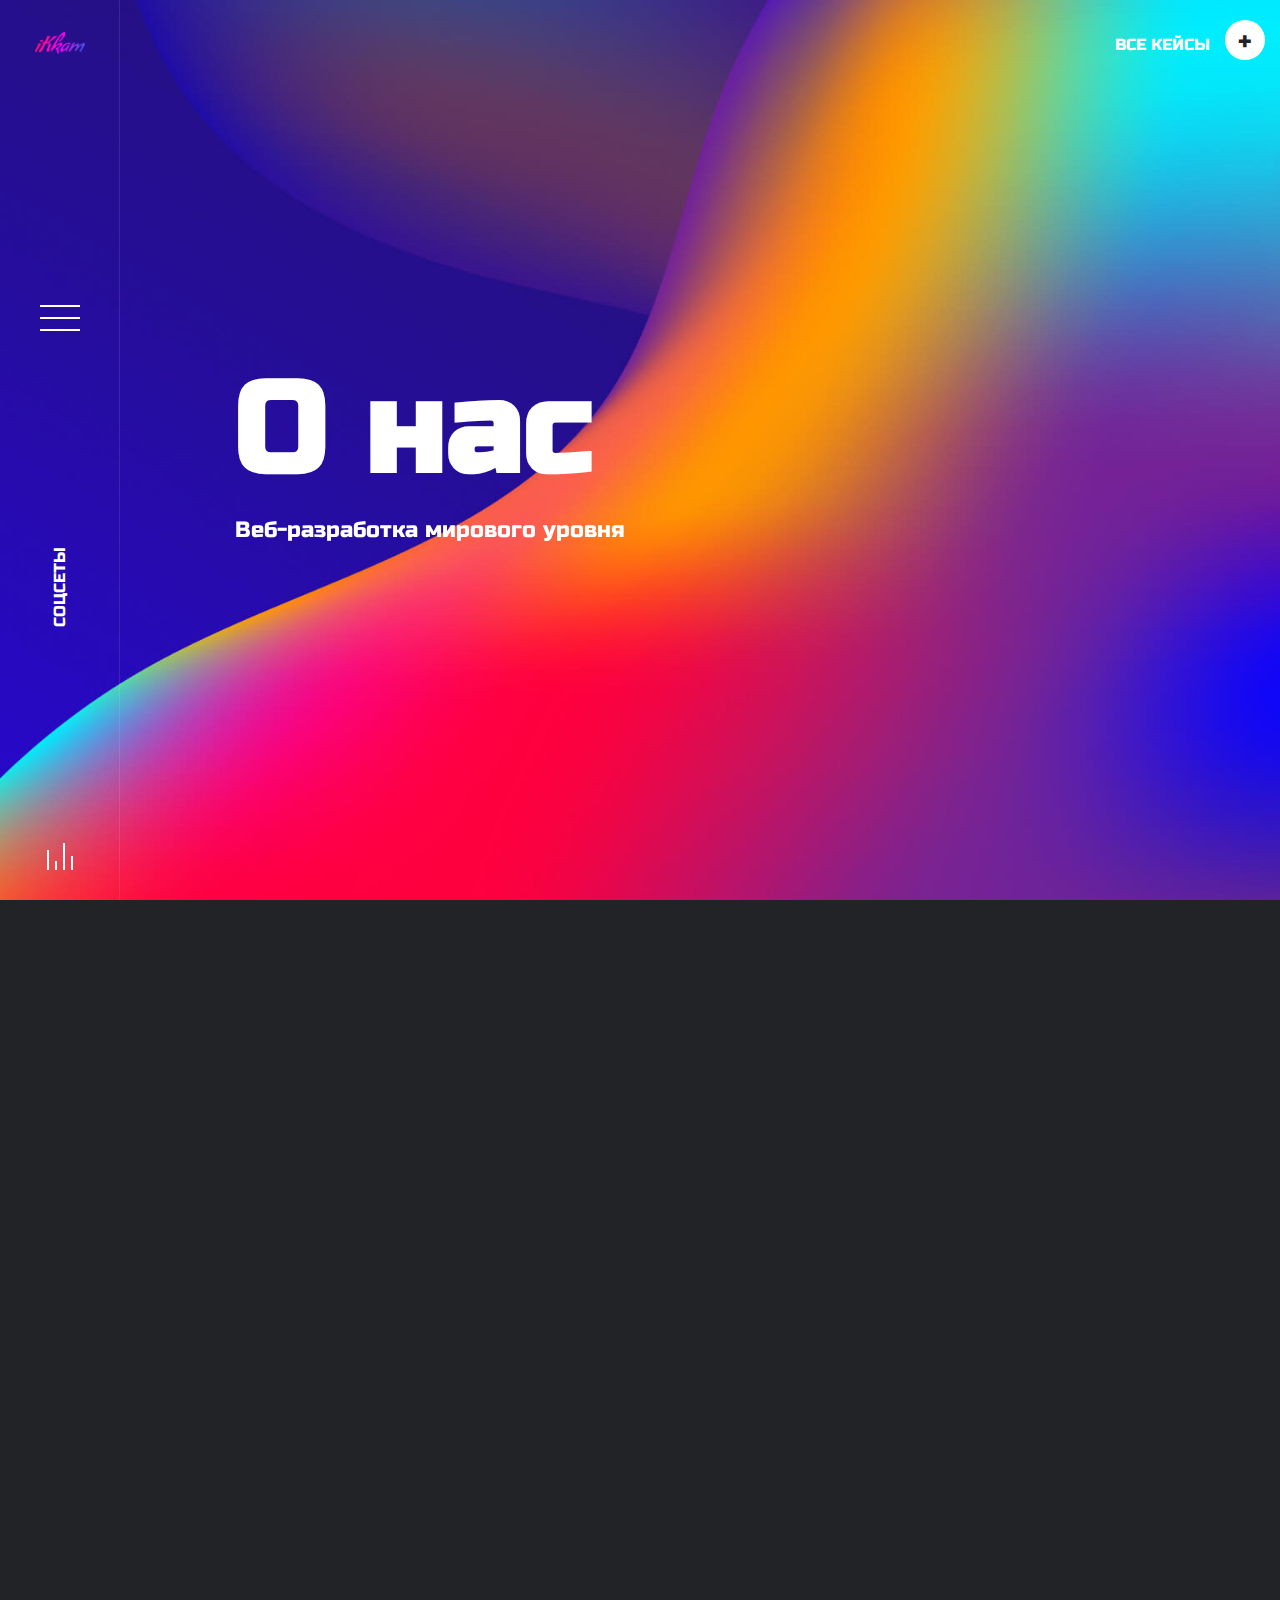
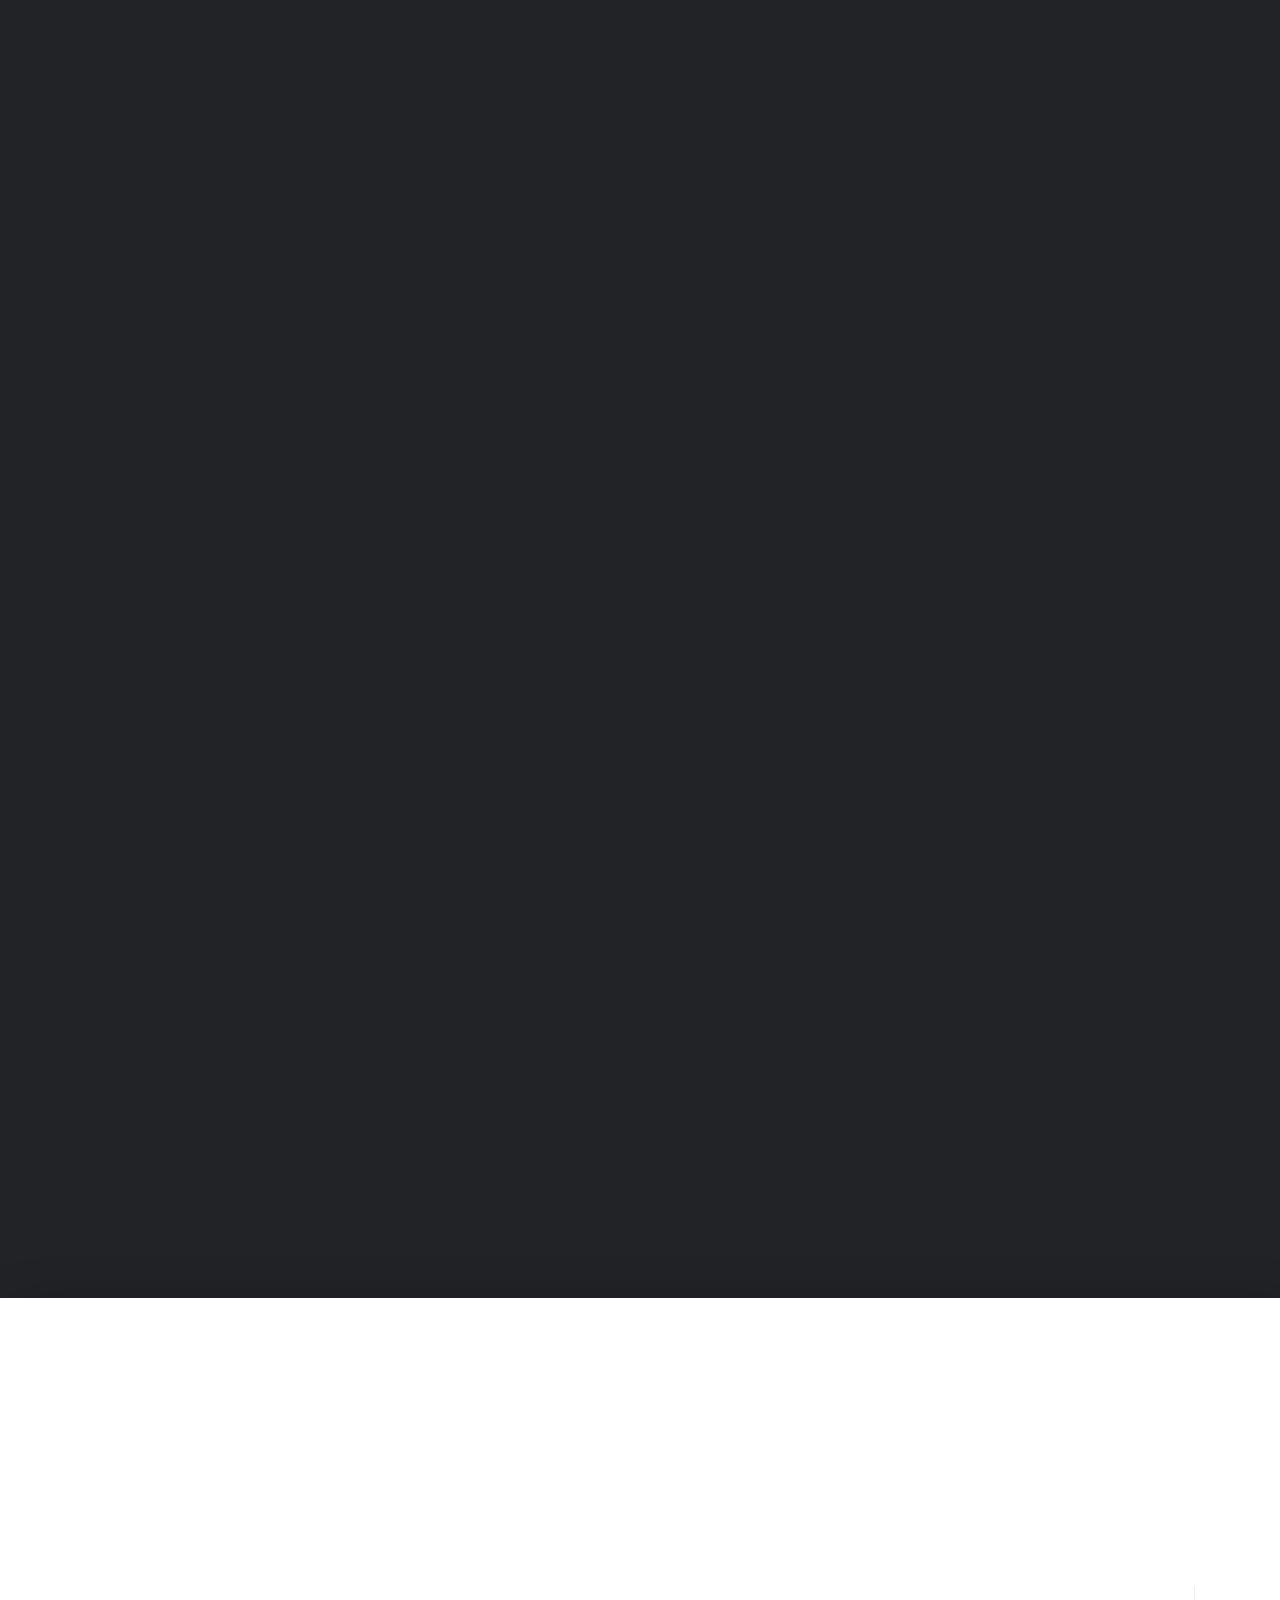
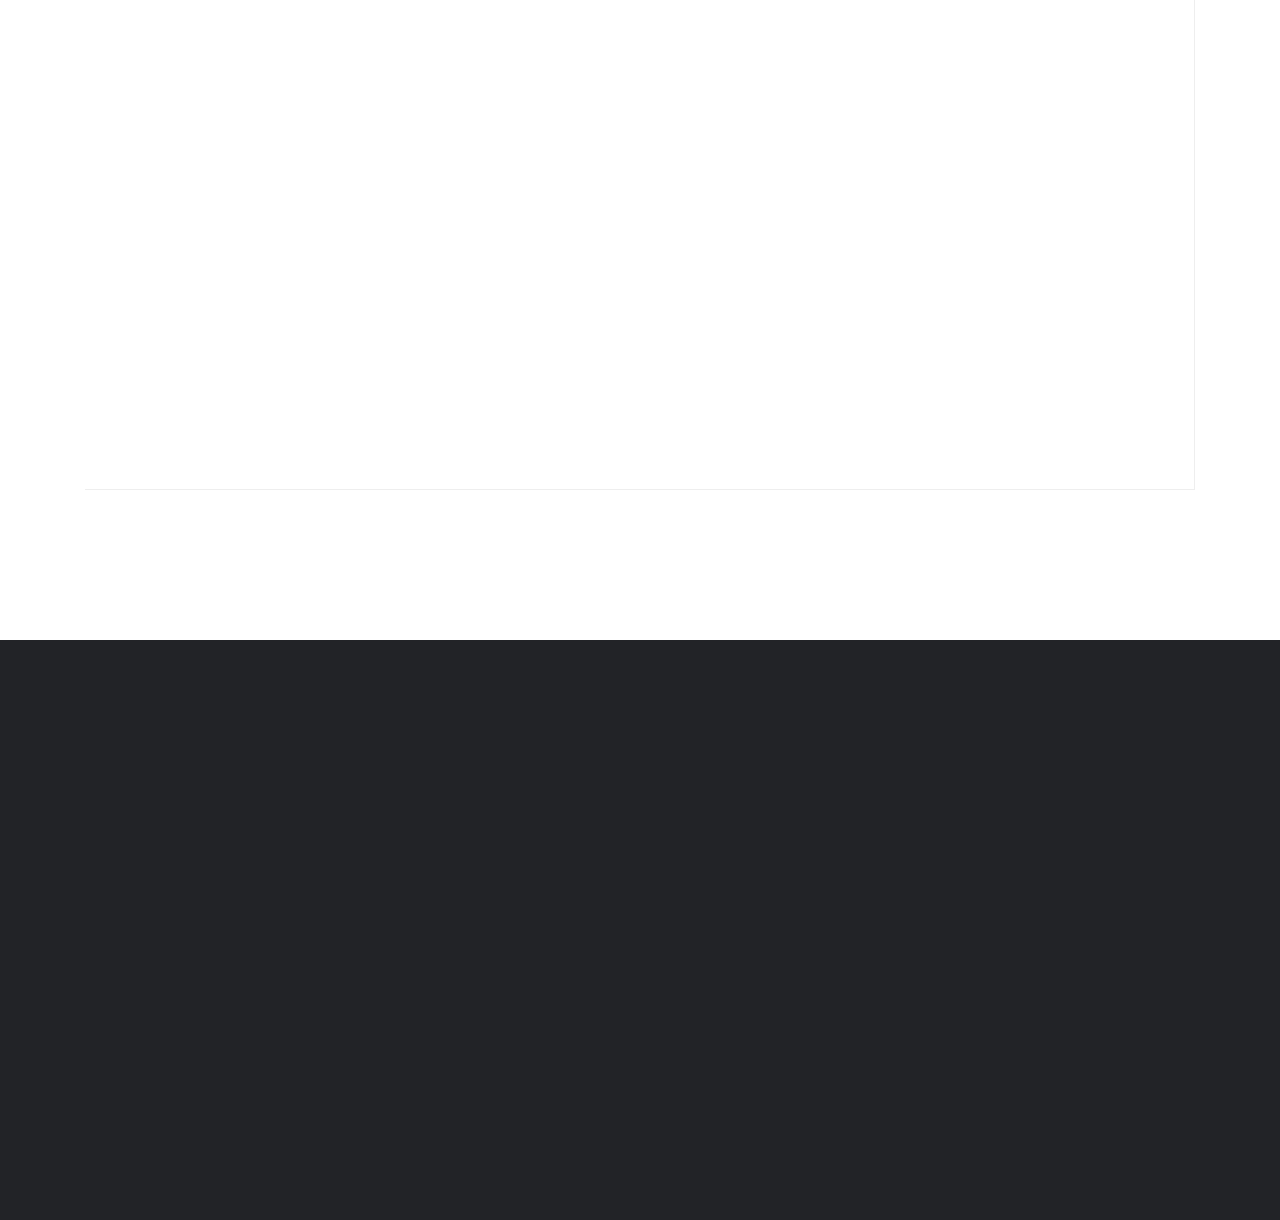
==== about.html @ 137d4e7b "initial commit" ====
<!doctype html>
<html lang="en">
<head>
    <meta charset="utf-8">
    <meta name="viewport" content="width=device-width, initial-scale=1, shrink-to-fit=no">
    <meta name="format-detection" content="telephone=no">
    <meta name="theme-color" content="#75dab4" />
    <title>Tourog | Creative Agensy for Digital Age</title>
    <meta name="author" content="Themezinho">
    <meta name="description" content="Tourog | Creative Agensy for Digital Age">
    <meta name="keywords" content="creative, works, showcase, portfolio, highlight, projects, modern, tourog, digital, studio, css, animation, transition, freelancers">

    <!-- SOCIAL MEDIA META -->
    <meta property="og:description" content="Tourog | Creative Agensy for Digital Age">
    <meta property="og:image" content="http://www.themezinho.net/tourog/preview.png">
    <meta property="og:site_name" content="tourog">
    <meta property="og:title" content="tourog">
    <meta property="og:type" content="website">
    <meta property="og:url" content="http://www.themezinho.net/tourog">

    <!-- TWITTER META -->
    <meta name="twitter:card" content="summary">
    <meta name="twitter:site" content="@tourog">
    <meta name="twitter:creator" content="@tourog">
    <meta name="twitter:title" content="tourog">
    <meta name="twitter:description" content="Tourog | Creative Agensy for Digital Age">
    <meta name="twitter:image" content="http://www.themezinho.net/tourog/preview.png">

    <!-- FAVICON FILES -->
    <link href="ico/apple-touch-icon-144-precomposed.png" rel="apple-touch-icon" sizes="144x144">
    <link href="ico/apple-touch-icon-114-precomposed.png" rel="apple-touch-icon" sizes="114x114">
    <link href="ico/apple-touch-icon-72-precomposed.png" rel="apple-touch-icon" sizes="72x72">
    <link href="ico/apple-touch-icon-57-precomposed.png" rel="apple-touch-icon">
    <link href="ico/favicon.png" rel="shortcut icon">

    <!-- CSS FILES -->
    <link rel="stylesheet" href="css/fontawesome.min.css">
    <link rel="stylesheet" href="css/fancybox.min.css">
    <link rel="stylesheet" href="css/hamburger.min.css">
    <link rel="stylesheet" href="css/odometer.min.css">
    <link rel="stylesheet" href="css/swiper.min.css">
    <link rel="stylesheet" href="css/bootstrap.min.css">
    <link rel="stylesheet" href="scss/style.css">
</head>
<body>
    <div class="preloader">
        <div class="layer"></div>
        <!-- end layer -->
        <div class="inner">
            <figure> <img src="images/preloader.gif" alt="Image"> </figure>
            <span>Загрузка</span>
        </div>
        <!-- end inner -->
    </div>
    <!-- end preloader -->
    <div class="page-transition">
        <div class="layer"></div>
        <!-- end layer -->
    </div>
    <!-- end page-transition -->
    <nav class="site-navigation">
        <div class="layer"></div>
        <!-- end layer -->
        <div class="inner">
            <ul data-splitting>
                <li><a href="index.html">Digital Agency</a></li>
                <li><a href="services.html">Услуги</a> </li>
                <li><a href="about.html">О нас</a> </li>
                <li><a href="showcases.html">Портфолио</a> </li>
                <li><a href="contact.html">Контакты</a> </li>
            </ul>
        </div>
        <!-- end inner -->
    </nav>
    <!-- end site-navigation -->
    <div class="social-media">
        <div class="layer"> </div>
        <!-- end layer -->
        <div class="inner">
            <h5>Следить за нами</h5>
            <ul>
                <li><a href="#"><i class="fab fa-facebook-f"></i></a></li>
                <li><a href="#"><i class="fab fa-twitter"></i></a></li>
                <li><a href="#"><i class="fab fa-linkedin-in"></i></a></li>
                <li><a href="#"><i class="fab fa-google-plus-g"></i></a></li>
                <li><a href="#"><i class="fab fa-youtube"></i></a></li>
            </ul>
        </div>
    </div>
    <!-- end social-media -->
    <div class="all-cases">
        <div class="layer"> </div>
        <!-- end layer -->
        <div class="inner">
            <ul>
                <li><a href="#">Darkness</a></li>
                <li><a href="#">Goddes</a></li>
                <li><a href="#">Employee</a></li>
                <li><a href="#">Berry</a></li>
                <li><a href="#">Roosters</a></li>
                <li><a href="#">Primero</a></li>
            </ul>
        </div>
        <!-- end inner -->
    </div>
    <!-- end all-cases -->
    <main>
        <aside class="left-side">
            <div class="logo"> <a href="index.html"><img src="images/logo.png" alt="Image"></a> </div>
            <!-- end logo -->
            <div class="hamburger" id="hamburger">
                <div class="hamburger__line hamburger__line--01">
                    <div class="hamburger__line-in hamburger__line-in--01"></div>
                </div>
                <div class="hamburger__line hamburger__line--02">
                    <div class="hamburger__line-in hamburger__line-in--02"></div>
                </div>
                <div class="hamburger__line hamburger__line--03">
                    <div class="hamburger__line-in hamburger__line-in--03"></div>
                </div>
                <div class="hamburger__line hamburger__line--cross01">
                    <div class="hamburger__line-in hamburger__line-in--cross01"></div>
                </div>
                <div class="hamburger__line hamburger__line--cross02">
                    <div class="hamburger__line-in hamburger__line-in--cross02"></div>
                </div>
            </div>
            <!-- end hamburger -->
            <div class="follow-us"> СОЦСЕТЫ </div>
            <!-- end follow-us -->
            <div class="equalizer"> <span></span> <span></span> <span></span> <span></span> </div>
            <!-- end equalizer -->
        </aside>
        <!-- end left-side -->
        <div class="all-cases-link"> <span>ВСЕ КЕЙСЫ</span> <b>+</b> </div>
        <!-- end all-cases-link -->
        <header class="page-header">
            <div class="video-bg">
                <img src="images/bg-main.jpg" alt="">
            </div>
            <!-- end video-bg -->
            <div class="inner">
                <div class="container">
                    <h1>О нас</h1>
                    <p>Веб-разработка мирового уровня</p>
                </div>
                <!-- end container -->
            </div>
            <!-- end inner -->
        </header>
        <section class="icon-content-block pb-5 pt-5">

            <div class="container pb-5">
                <div class="row justify-content-center">
                    <div class="col-12 wow" data-splitting>
                        <h3 class="section-title mb-0">КТО МЫ</h3>
                        <h6 class="mb-5">ПРОФЕССИОНАЛЫ</h6>
                        <p class="mb-5">Мы можем предложить несколько вариантов сотрудничества — выберите тот, который больше подходит.</p>
                    </div>
                    <!-- end col-12 -->
                    <div class="col-lg-6 col-md-12 wow" data-splitting>
                        <div class="content-block">
                            <p>Гарантия качества. Как ваш IT-партнер, мы берем на себя все риски, связанные с процессом разработки. Работая более 5 лет на международном рынке, мы научились применять лучшие отраслевые практики и наш собственный опыт для минимизации рисков, соблюдения сроков и обеспечения высоких стандартов качества.</p>
                        </div>
                        <!-- end content-block -->
                    </div>
                    <div class="col-lg-6 col-md-12 wow" data-splitting>
                        <div class="content-block">
                            <p>Языки: Java, Kotlin, JS, Python, SQL, Android SDK, Swift <br><br>

                                Инфраструктура: Docker, SOA, веб-сервисы, облако (AWS, Google) <br><br>

                                Платформы: Android, IOS, Сервер (Linux, Windows)</p>
                        </div>
                        <!-- end content-block -->
                    </div>
                    <div class="col-lg-12 col-md-12 wow" data-splitting>
                        <div class="content-block">
                            <p>Бизнес предложение. Развитие Независимо от того, где вы находитесь — в Москве, Лондоне или Новосибирске — и в какой области вы работаете. Мы изучим бизнес-процессы и зададим много вопросов, чтобы создать программное обеспечение, которое легко и эффективно справится с вашими задачами. Опыт и внимание к деталям позволяют нам разрабатывать веб- и мобильные приложения для повышения качества, сокращения затрат, автоматизации рутинных и других задач.</p>
                        </div>
                        <!-- end content-block -->
                    </div>
                    <div class="col-lg-6 col-md-12 wow" data-splitting>
                        <div class="content-block">
                            <h6>Передовые технологии</h6>
                            <p>Наша философия развития — это сочетание опыта и современных тенденций в мире технологий. Мы постоянно совершенствуем свои навыки, осваиваем новые инструменты и подходы. Это позволяет создавать мощные и гибкие бизнес-решения, эффективные в настоящем и будущем.</p>
                        </div>
                        <!-- end content-block -->
                    </div>
                    <div class="col-lg-6 col-md-12 wow" data-splitting>
                        <div class="content-block">
                            <h6>Безопасность и поддержка</h6>
                            <p>Начиная сотрудничество, мы подписываем «Соглашение о неразглашении» — ваши конфиденциальные данные в безопасности с нами. После завершения проекта мы бесплатно исправим ошибки в течение гарантийного периода и предоставим дальнейшую поддержку на выгодных условиях.</p>
                        </div>
                        <!-- end content-block -->
                    </div>
                </div>
                <!-- end row -->
            </div>
            <!-- end container -->


            <!-- end container -->
        </section>
        <section class="icon-content-block pb-5 pt-5">

            <div class="container pb-5">
                <div class="row justify-content-center">
                    <div class="col-12 wow" data-splitting>
                        <h3 class="section-title mb-0">УСЛУГИ</h3>
                        <h6 class="mb-5">ОСНОВНОЙ ПЕРЕЧЕНЬ ЗАДАЧ КОТОРЫЕ МЫ РЕШАЕМ</h6>
                        <p class="mb-5">Мы сотрудничаем с компаниями и стартапами, которые не подходят для шаблонных решений.</p>
                    </div>
                    <!-- end col-12 -->
                    <div class="col-lg-3 col-md-4 wow" data-splitting>
                        <div class="content-block">
                            <figure> <img src="images/icon01.png" alt="Image"> </figure>
                            <h6>WEB РАЗРАБОТКА</h6>
                            <ul>
                                <li>Прототипирование</li>
                                <li>Дизайн</li>
                                <li>Layout</li>
                                <li>Backend</li>
                                <li>Тестирование</li>
                            </ul>
                        </div>
                        <!-- end content-block -->
                    </div>
                    <div class="col-lg-3 col-md-4 wow" data-splitting>
                        <div class="content-block">
                            <figure> <img src="images/icon01.png" alt="Image"> </figure>
                            <h6>BACKEND СИСТЕМЫ</h6>
                            <ul>
                                <li>Аналитика</li>
                                <li>Архитектура</li>
                                <li>Дизайн</li>
                                <li>Разработка</li>
                                <li>Установка</li>
                                <li>Введение</li>
                                <li>Support and maintenance</li>
                                <li>Тестирование</li>
                            </ul>
                        </div>
                        <!-- end content-block -->
                    </div>
                    <div class="col-lg-3 col-md-4 wow" data-splitting>
                        <div class="content-block">
                            <figure> <img src="images/icon01.png" alt="Image"> </figure>
                            <h6>МОБИЛЬНАЯ РАЗРАБОТКА</h6>
                            <ul>
                                <li>Прототипирование</li>
                                <li>Дизайн</li>
                                <li>Layout</li>
                                <li>Backend</li>
                                <li>Тестирование</li>
                            </ul>
                        </div>
                        <!-- end content-block -->
                    </div>
                    <!-- end col-3 -->
                    <div class="col-lg-3 col-md-4 wow" data-splitting>
                        <div class="content-block">
                            <figure> <img src="images/icon01.png" alt="Image"> </figure>
                            <h6>РАЗРАБОТКА IOT СИСТЕМ</h6>
                            <ul>
                                <li>Аналитика</li>
                                <li>IoT</li>
                                <li>Backend</li>
                            </ul>
                        </div>
                        <!-- end content-block -->
                    </div>
                </div>
                <!-- end row -->
            </div>
            <!-- end container -->


            <!-- end container -->
        </section>
        <section class="clients">
            <div class="container">
                <div class="row">
                    <div class="col-lg-12 wow" data-splitting>
                        <h3 class="section-title">Наши клиенты<br></h3>
                    </div>
                    <!-- end col-5 -->
                    <div class="col-lg-12">
                        <ul>
                            <li class="reveal-effect masker wow"> <img src="images/logo01.png" alt="Image"> </li>
                            <li class="reveal-effect masker wow"> <img src="images/logo02.png" alt="Image"> </li>
                            <li class="reveal-effect masker wow"> <img src="images/logo03.png" alt="Image"> </li>
                            <li class="reveal-effect masker wow"> <img src="images/logo04.png" alt="Image"> </li>
                            <li class="reveal-effect masker wow"> <img src="images/logo05.png" alt="Image"> </li>
                            <li class="reveal-effect masker wow"> <img src="images/logo06.png" alt="Image"> </li>
                            <li class="reveal-effect masker wow"> <img src="images/logo07.png" alt="Image"> </li>
                            <li class="reveal-effect masker wow"> <img src="images/logo08.png" alt="Image"> </li>
                            <li class="reveal-effect masker wow"> <img src="images/logo09.png" alt="Image"> </li>
                        </ul>
                    </div>
                    <!-- end col-7 -->
                </div>
                <!-- end row -->
            </div>
            <!-- end container -->
        </section>
        <!-- end clients -->
    </main>
    <!-- end main -->
    <footer class="footer">
        <div class="container">
            <div class="row">
                <div class="col-12">
                    <ul>
                        <li><a href="#"><i class="fab fa-facebook-f"></i></a></li>
                        <li><a href="#"><i class="fab fa-twitter"></i></a></li>
                        <li><a href="#"><i class="fab fa-linkedin-in"></i></a></li>
                        <li><a href="#"><i class="fab fa-google-plus-g"></i></a></li>
                        <li><a href="#"><i class="fab fa-youtube"></i></a></li>
                    </ul>
                    <h6>РАССКАЖИТЕ О СВОЕМ ПРОЕКТЕ</h6>
                    <h2>Пишите нам, мы любим, когда нам пишут. Мы ответим на все ваши вопросы.</h2>
                    <a href="#" class="link">Контакты</a>
                </div>
                <!-- end col-12 -->
                <div class="col-12">
                    <div class="footer-bar"> <span class="copyright">© 2020 Ikkam | All Rights Reserved</span> <span class="creation">Site created by <a href="#">Cameron Class</a></span> </div>
                    <!-- end footer-bar -->
                </div>
                <!-- end col-12 -->
            </div>
            <!-- end row -->
        </div>
        <!-- end container -->
    </footer>
    <!-- end footer -->

    <!-- JS FILES -->
    <script src="js/jquery.min.js"></script>
    <script src="js/bootstrap.min.js"></script>
    <script src="js/swiper.min.js"></script>
    <script src="js/wow.min.js"></script>
    <script src='js/splitting.min.js'></script>
    <script src='js/odometer.min.js'></script>
    <script src='js/fancybox.min.js'></script>
    <script src="js/scripts.js"></script>
</body>
</html>
---- css/hamburger.min.css ----
.hamburger{width:40px;height:40px;display:block;position:relative;cursor:pointer;pointer-events:auto;-webkit-tap-highlight-color:transparent}.hamburger__line{width:40px;height:2px;overflow:hidden;position:absolute;z-index:10}.hamburger__line-in{width:200px;height:2px;position:absolute;top:0;left:0}.hamburger__line-in::after,.hamburger__line-in::before{width:60px;height:2px;content:'';display:block;position:absolute;top:0;background-color:#fff}.hamburger__line-in::before{left:-128px}.hamburger__line-in::after{left:0}.hamburger__line--01,.hamburger__line--02,.hamburger__line--03{left:0}.hamburger__line--01{top:10px}.hamburger__line--02{top:22px}.hamburger__line--03{top:34px}.hamburger__line--cross01,.hamburger__line--cross02{left:0}.hamburger__line--cross01,.hamburger__line--cross02{top:22px}.hamburger__line--cross01{-webkit-transform:rotate(45deg);transform:rotate(45deg)}.hamburger__line--cross02{-webkit-transform:rotate(-45deg);transform:rotate(-45deg)}.hamburger__line{-webkit-transition-duration:.6s;transition-duration:.6s;-webkit-transition-timing-function:cubic-bezier(.19,1,.22,1);transition-timing-function:cubic-bezier(.19,1,.22,1)}.hamburger__line-in{-webkit-transition-duration:.6s;transition-duration:.6s;-webkit-transition-timing-function:cubic-bezier(.19,1,.22,1);transition-timing-function:cubic-bezier(.19,1,.22,1)}.hamburger__line-in::after,.hamburger__line-in::before{-webkit-transition-timing-function:cubic-bezier(.19,1,.22,1);transition-timing-function:cubic-bezier(.19,1,.22,1);-webkit-transition-property:-webkit-transform;transition-property:-webkit-transform;transition-property:transform;transition-property:transform,-webkit-transform}.hamburger__line-in--cross01,.hamburger__line-in--cross02{-webkit-transform:translateX(-33.3%);transform:translateX(-33.3%)}.hamburger__line-in--01{-webkit-transition-delay:.2s;transition-delay:.2s}.hamburger__line-in--02{-webkit-transition-delay:.25s;transition-delay:.25s}.hamburger__line-in--02::after,.hamburger__line-in--02::before{-webkit-transition-delay:50ms;transition-delay:50ms}.hamburger__line-in--03{-webkit-transition-delay:.3s;transition-delay:.3s}.hamburger__line-in--03::after,.hamburger__line-in--03::before{-webkit-transition-delay:.1s;transition-delay:.1s}.hamburger__line-in--cross01{-webkit-transition-delay:0ms;transition-delay:0ms}.hamburger__line-in--cross02{-webkit-transition-delay:50ms;transition-delay:50ms}.hamburger__line-in--cross02::after,.hamburger__line-in--cross02::before{-webkit-transition-delay:.1s;transition-delay:.1s}.hamburger.is-opened-navi .hamburger__line-in--01,.hamburger.is-opened-navi .hamburger__line-in--02,.hamburger.is-opened-navi .hamburger__line-in--03{-webkit-transform:translateX(33.3%);transform:translateX(33.3%)}.hamburger.is-opened-navi .hamburger__line-in--cross01,.hamburger.is-opened-navi .hamburger__line-in--cross02{-webkit-transform:translateX(0);transform:translateX(0)}.hamburger.is-opened-navi .hamburger__line-in--01{-webkit-transition-delay:0s;transition-delay:0s}.hamburger.is-opened-navi .hamburger__line-in--02{-webkit-transition-delay:50ms;transition-delay:50ms}.hamburger.is-opened-navi .hamburger__line-in--03{-webkit-transition-delay:.1s;transition-delay:.1s}.hamburger.is-opened-navi .hamburger__line-in--cross01{-webkit-transition-delay:.25s;transition-delay:.25s}.hamburger.is-opened-navi .hamburger__line-in--cross02{-webkit-transition-delay:.3s;transition-delay:.3s}.hamburger:hover .hamburger__line-in::after,.hamburger:hover .hamburger__line-in::before{-webkit-transform:translateX(200%);transform:translateX(200%)}.hamburger:hover .hamburger__line-in--01::after,.hamburger:hover .hamburger__line-in--01::before,.hamburger:hover .hamburger__line-in--02::after,.hamburger:hover .hamburger__line-in--02::before,.hamburger:hover .hamburger__line-in--03::after,.hamburger:hover .hamburger__line-in--03::before{-webkit-transition-duration:1s;transition-duration:1s}.hamburger:hover .hamburger__line-in--cross01::after,.hamburger:hover .hamburger__line-in--cross01::before,.hamburger:hover .hamburger__line-in--cross02::after,.hamburger:hover .hamburger__line-in--cross02::before{-webkit-transition-duration:0s;transition-duration:0s}.hamburger.is-opened-navi:hover .hamburger__line-in--cross01::after,.hamburger.is-opened-navi:hover .hamburger__line-in--cross01::before,.hamburger.is-opened-navi:hover .hamburger__line-in--cross02::after,.hamburger.is-opened-navi:hover .hamburger__line-in--cross02::before{-webkit-transition-duration:1s;transition-duration:1s}.hamburger.is-opened-navi:hover .hamburger__line-in--01::after,.hamburger.is-opened-navi:hover .hamburger__line-in--01::before,.hamburger.is-opened-navi:hover .hamburger__line-in--02::after,.hamburger.is-opened-navi:hover .hamburger__line-in--02::before,.hamburger.is-opened-navi:hover .hamburger__line-in--03::after,.hamburger.is-opened-navi:hover .hamburger__line-in--03::before{-webkit-transition-duration:0s;transition-duration:0s}
---- scss/style.css ----
@import url("https://fonts.googleapis.com/css?family=Fjalla+One|Poppins:300,400,600,800&display=swap");@import url("https://fonts.googleapis.com/css2?family=Russo+One&display=swap");*{outline:none !important}body{margin:0;padding:0;font-family:"Russo One", sans-serif;-webkit-font-smoothing:antialiased;text-rendering:optimizeLegibility;-moz-osx-font-smoothing:grayscale;background:#222327}img{max-width:100%}a{color:#222327;-webkit-transition:0.25s ease-in-out;-o-transition:0.25s ease-in-out;transition:0.25s ease-in-out}a:hover{text-decoration:underline;color:#222327}.overflow{overflow:hidden}@media (min-width: 1300px){.container{max-width:1340px}}main{width:100%;display:-webkit-box;display:-ms-flexbox;display:flex;-ms-flex-wrap:wrap;flex-wrap:wrap;position:relative;overflow:hidden;background:#222327}section{position:relative}aside{position:relative}input[type="text"]{max-width:100%;height:58px;border:1px solid #eee;padding:0 20px}input[type="email"]{max-width:100%;height:58px;border:1px solid #eee;padding:0 20px}input[type="search"]{max-width:100%;height:58px;border:1px solid #eee;padding:0 20px}input[type="password"]{max-width:100%;height:58px;border:1px solid #eee;padding:0 20px}input[type="submit"]{height:58px;border:none;background:#222327;color:#fff;padding:0 30px;font-weight:600;font-size:14px}button[type="submit"]{height:58px;border:none;background:#222327;color:#fff;padding:0 30px;font-weight:600;font-size:14px}textarea{max-width:100%;height:140px;border:1px solid #eee;padding:20px}.equalizer{width:26px;height:30px;cursor:pointer;position:relative}.equalizer span{background:#fff;width:2px;height:0px;bottom:0;left:0%;display:block;position:absolute;-webkit-transition:height 0.2s linear;-o-transition:height 0.2s linear;transition:height 0.2s linear}.equalizer span:nth-child(1){margin-left:8px}.equalizer span:nth-child(2){margin-left:16px}.equalizer span:nth-child(4){margin-left:24px}.equalizer.paused span{height:3px !important}.splitting .word,.splitting .char{display:inline-block}.splitting .char{position:relative}.animated .char{display:inline-block;-webkit-animation:texteffect 0.6s cubic-bezier(0.5, 0, 0.5, 1) both;animation:texteffect 0.6s cubic-bezier(0.5, 0, 0.5, 1) both;-webkit-animation-delay:calc(10ms * var(--char-index));animation-delay:calc(10ms * var(--char-index))}.odometer.odometer-auto-theme,.odometer.odometer-theme-car{padding:0}.odometer.odometer-auto-theme .odometer-digit,.odometer.odometer-theme-car .odometer-digit{padding:0}.odometer.odometer-auto-theme .odometer-digit .odometer-value,.odometer.odometer-theme-car .odometer-digit .odometer-value{text-indent:-5px}.odometer.odometer-auto-theme .odometer-digit .odometer-digit-inner,.odometer.odometer-theme-car .odometer-digit .odometer-digit-inner{left:0}.odometer.odometer-auto-theme .odometer-digit .odometer-value,.odometer.odometer-theme-car .odometer-digit .odometer-value{text-indent:0}.pagination{width:100%;float:left;margin:50px 0}.pagination .page-item{display:inline-block;margin-right:10px}.pagination .page-item .page-link{font-weight:600;border-radius:0 !important;font-size:13px;color:#222327;line-height:1;padding:15px 30px}.reveal-effect{float:left;position:relative}.reveal-effect>*{-webkit-animation-duration:1s;animation-duration:1s;-webkit-animation-fill-mode:forwards;animation-fill-mode:forwards;-webkit-animation-timing-function:cubic-bezier(0.785, 0.135, 0.15, 0.86);animation-timing-function:cubic-bezier(0.785, 0.135, 0.15, 0.86);position:relative}.reveal-effect>*{-webkit-animation-fill-mode:forwards;animation-fill-mode:forwards}.reveal-effect{-webkit-transition-property:-webkit-transform;transition-property:-webkit-transform;-o-transition-property:transform;transition-property:transform;transition-property:transform, -webkit-transform}.reveal-effect{-webkit-transition-duration:1.2s;-o-transition-duration:1.2s;transition-duration:1.2s;-webkit-transition-timing-function:cubic-bezier(0.25, 0.1, 0.25, 1);-o-transition-timing-function:cubic-bezier(0.25, 0.1, 0.25, 1);transition-timing-function:cubic-bezier(0.25, 0.1, 0.25, 1)}.reveal-effect.animated{-webkit-transform:translate(0, 0);-ms-transform:translate(0, 0);transform:translate(0, 0)}.reveal-effect.animated *{-webkit-animation-name:show-img-1;animation-name:show-img-1}.reveal-effect:after{-webkit-animation-fill-mode:forwards;animation-fill-mode:forwards;-webkit-animation-timing-function:cubic-bezier(0.785, 0.135, 0.15, 0.86);animation-timing-function:cubic-bezier(0.785, 0.135, 0.15, 0.86)}.reveal-effect:after{content:"";width:100%;height:100%;display:block;position:absolute;top:0;left:0}.reveal-effect:after{-webkit-transform-origin:left top;-ms-transform-origin:left top;transform-origin:left top;-webkit-transform:scale(0.05, 0);-ms-transform:scale(0.05, 0);transform:scale(0.05, 0);-webkit-animation-duration:1s;animation-duration:1s;-webkit-animation-fill-mode:forwards;animation-fill-mode:forwards;-webkit-animation-timing-function:cubic-bezier(0.785, 0.135, 0.15, 0.86);animation-timing-function:cubic-bezier(0.785, 0.135, 0.15, 0.86)}.reveal-effect.masker:after{background-color:#161619}.reveal-effect.animated:after{-webkit-animation-name:slide-bg-2;animation-name:slide-bg-2}.swiper-pagination .swiper-pagination-bullet{width:12px;height:12px;-webkit-transform:scale(0.4);-ms-transform:scale(0.4);transform:scale(0.4);background:#fff;opacity:1;border-radius:50%}.swiper-pagination .swiper-pagination-bullet:hover{-webkit-transition:box-shadow 0.3s ease;-webkit-transition:-webkit-box-shadow 0.3s ease;transition:-webkit-box-shadow 0.3s ease;-o-transition:box-shadow 0.3s ease;transition:box-shadow 0.3s ease;transition:box-shadow 0.3s ease, -webkit-box-shadow 0.3s ease;-webkit-transition:background-color 0.3s ease, -webkit-transform 0.3s ease;transition:background-color 0.3s ease, -webkit-transform 0.3s ease;-o-transition:background-color 0.3s ease, transform 0.3s ease;transition:background-color 0.3s ease, transform 0.3s ease;transition:background-color 0.3s ease, transform 0.3s ease, -webkit-transform 0.3s ease;-webkit-transform:scale(1);-webkit-box-shadow:0 0 0 2px rgba(255,255,255,0);box-shadow:0 0 0 2px rgba(255,255,255,0);border:2px solid #fff;background:none}.swiper-pagination .swiper-pagination-bullet-active{-webkit-transition:box-shadow 0.3s ease;-webkit-transition:-webkit-box-shadow 0.3s ease;transition:-webkit-box-shadow 0.3s ease;-o-transition:box-shadow 0.3s ease;transition:box-shadow 0.3s ease;transition:box-shadow 0.3s ease, -webkit-box-shadow 0.3s ease;-webkit-transition:background-color 0.3s ease, -webkit-transform 0.3s ease;transition:background-color 0.3s ease, -webkit-transform 0.3s ease;-o-transition:background-color 0.3s ease, transform 0.3s ease;transition:background-color 0.3s ease, transform 0.3s ease;transition:background-color 0.3s ease, transform 0.3s ease, -webkit-transform 0.3s ease;-webkit-transform:scale(1);-webkit-box-shadow:0 0 0 2px rgba(255,255,255,0);box-shadow:0 0 0 2px rgba(255,255,255,0);border:2px solid #fff;background:none}.preloader{width:100%;height:100%;display:-webkit-box;display:-ms-flexbox;display:flex;-ms-flex-wrap:wrap;flex-wrap:wrap;-ms-flex-line-pack:center;align-content:center;position:fixed;left:0;top:0;z-index:11;background:#75dab4;text-align:center;-webkit-transition:all 0.3s ease;-o-transition:all 0.3s ease;transition:all 0.3s ease;-o-transition-duration:500ms;transition-duration:500ms;-webkit-transition-duration:500ms;-o-transition-timing-function:cubic-bezier(0.86, 0, 0.07, 1);transition-timing-function:cubic-bezier(0.86, 0, 0.07, 1);-webkit-transition-timing-function:cubic-bezier(0.86, 0, 0.07, 1);overflow:hidden;-webkit-transition-delay:0.6s;-o-transition-delay:0.6s;transition-delay:0.6s}.preloader *{-webkit-transition:all 0.3s ease;-o-transition:all 0.3s ease;transition:all 0.3s ease;-o-transition-duration:500ms;transition-duration:500ms;-webkit-transition-duration:500ms;-o-transition-timing-function:cubic-bezier(0.86, 0, 0.07, 1);transition-timing-function:cubic-bezier(0.86, 0, 0.07, 1);-webkit-transition-timing-function:cubic-bezier(0.86, 0, 0.07, 1)}.preloader .layer{width:100%;height:100%;position:absolute;left:0;top:0;background:#1c1c1c;-webkit-transition-delay:0.3s;-o-transition-delay:0.3s;transition-delay:0.3s}.preloader .inner{display:inline-block;text-align:center;position:relative;z-index:2;margin:0 auto}.preloader .inner span{color:#fff;text-transform:uppercase;font-weight:600;font-size:13px}.preloader .inner figure{display:block;margin-bottom:20px;-webkit-transition-delay:0.1s;-o-transition-delay:0.1s;transition-delay:0.1s}.preloader .inner figure img{height:40px;-webkit-transform:translateX(-7px);-ms-transform:translateX(-7px);transform:translateX(-7px)}.page-loaded .preloader{left:-100%}.page-loaded .preloader .inner figure{opacity:0;-webkit-transform:scale(1.5);-ms-transform:scale(1.5);transform:scale(1.5)}.page-loaded .preloader .inner span{-webkit-transform:translateY(20px);-ms-transform:translateY(20px);transform:translateY(20px);opacity:0}.page-loaded .preloader .layer{left:-100%}.page-loaded .left-side{left:0;opacity:1}.page-loaded .slider{-webkit-filter:blur(0);filter:blur(0);-webkit-transform:scale(1);-ms-transform:scale(1);transform:scale(1)}.page-loaded .page-header{-webkit-filter:blur(0);filter:blur(0);-webkit-transform:scale(1);-ms-transform:scale(1);transform:scale(1)}.page-loaded .all-cases-link{right:15px}.page-transition{width:100%;height:100%;position:fixed;right:-100%;top:0;z-index:13;opacity:0;visibility:hidden;opacity:0;visibility:hidden;-webkit-transition:all 0.3s ease;-o-transition:all 0.3s ease;transition:all 0.3s ease;-o-transition-duration:500ms;transition-duration:500ms;-webkit-transition-duration:500ms;-o-transition-timing-function:cubic-bezier(0.86, 0, 0.07, 1);transition-timing-function:cubic-bezier(0.86, 0, 0.07, 1);-webkit-transition-timing-function:cubic-bezier(0.86, 0, 0.07, 1);background:#75dab4}.page-transition .layer{width:0;height:100%;position:absolute;right:0;top:0;background:#1c1c1c;-webkit-transition:all 0.3s ease;-o-transition:all 0.3s ease;transition:all 0.3s ease;-o-transition-duration:500ms;transition-duration:500ms;-webkit-transition-duration:500ms;-o-transition-timing-function:cubic-bezier(0.86, 0, 0.07, 1);transition-timing-function:cubic-bezier(0.86, 0, 0.07, 1);-webkit-transition-timing-function:cubic-bezier(0.86, 0, 0.07, 1);-webkit-transition-delay:0.3s;-o-transition-delay:0.3s;transition-delay:0.3s}.page-transition.active{opacity:1;visibility:visible;right:0}.page-transition.active .layer{width:100%}.site-navigation{width:100%;height:100vh;display:-webkit-box;display:-ms-flexbox;display:flex;-ms-flex-wrap:wrap;flex-wrap:wrap;-webkit-box-orient:vertical;-webkit-box-direction:normal;-ms-flex-direction:column;flex-direction:column;-webkit-box-pack:center;-ms-flex-pack:center;justify-content:center;position:fixed;right:-100%;top:0;z-index:9;opacity:0;visibility:hidden;-webkit-transition:all 0.3s ease;-o-transition:all 0.3s ease;transition:all 0.3s ease;-o-transition-duration:500ms;transition-duration:500ms;-webkit-transition-duration:500ms;-o-transition-timing-function:cubic-bezier(0.86, 0, 0.07, 1);transition-timing-function:cubic-bezier(0.86, 0, 0.07, 1);-webkit-transition-timing-function:cubic-bezier(0.86, 0, 0.07, 1);background:#75dab4;padding-left:90px}.site-navigation .layer{width:0;height:100%;position:absolute;right:0;top:0;background:#161619;-webkit-transition:all 0.3s ease;-o-transition:all 0.3s ease;transition:all 0.3s ease;-o-transition-duration:500ms;transition-duration:500ms;-webkit-transition-duration:500ms;-o-transition-timing-function:cubic-bezier(0.86, 0, 0.07, 1);transition-timing-function:cubic-bezier(0.86, 0, 0.07, 1);-webkit-transition-timing-function:cubic-bezier(0.86, 0, 0.07, 1);-webkit-transition-delay:0.3s;-o-transition-delay:0.3s;transition-delay:0.3s}.site-navigation .inner{position:relative;z-index:2;padding-left:100px;-webkit-transition:0.25s ease-in-out;-o-transition:0.25s ease-in-out;transition:0.25s ease-in-out;-webkit-transition-delay:0.7s;-o-transition-delay:0.7s;transition-delay:0.7s;opacity:0}.site-navigation .inner ul{margin:0;padding:0;-webkit-animation-duration:1s;animation-duration:1s}.site-navigation .inner ul li{display:block;margin:5px 0;padding:5px 0}.site-navigation .inner ul li ul{margin-top:0;margin-bottom:10px;display:none}.site-navigation .inner ul li ul li{display:block;margin:0}.site-navigation .inner ul li ul li a{font-size:26px}.site-navigation .inner ul li i{margin-left:20px;font-size:30px;color:#fff;display:inline-block;line-height:1;-webkit-transform:translateY(-5px);-ms-transform:translateY(-5px);transform:translateY(-5px);cursor:pointer}.site-navigation .inner ul li small{width:100%;display:block;color:#fff;opacity:0.7;letter-spacing:0.5px;font-size:11px;text-transform:uppercase;font-weight:600;-webkit-transform:translateY(-15px);-ms-transform:translateY(-15px);transform:translateY(-15px)}.site-navigation .inner ul li a{font-size:50px;display:inline-block;font-weight:800;color:#fff;-webkit-transition:0.25s ease-in-out;-o-transition:0.25s ease-in-out;transition:0.25s ease-in-out}.site-navigation .inner ul li a:hover{color:#75dab4;text-decoration:none}.site-navigation.active{opacity:1;visibility:visible;right:0}.site-navigation.active .layer{width:100%}.site-navigation.active .inner{opacity:1}.section-title{font-family:"Russo One", sans-serif;margin-bottom:80px;line-height:1.4;font-size:3.2vw;letter-spacing:2px}.social-media{width:100%;height:100%;display:-webkit-box;display:-ms-flexbox;display:flex;-ms-flex-wrap:wrap;flex-wrap:wrap;-webkit-box-orient:vertical;-webkit-box-direction:normal;-ms-flex-direction:column;flex-direction:column;-webkit-box-pack:center;-ms-flex-pack:center;justify-content:center;-webkit-box-align:center;-ms-flex-align:center;align-items:center;position:fixed;right:-100%;top:0;z-index:3;background:#75dab4;opacity:0;visibility:hidden;-webkit-transition:all 0.3s ease;-o-transition:all 0.3s ease;transition:all 0.3s ease;-o-transition-duration:500ms;transition-duration:500ms;-webkit-transition-duration:500ms;-o-transition-timing-function:cubic-bezier(0.86, 0, 0.07, 1);transition-timing-function:cubic-bezier(0.86, 0, 0.07, 1);-webkit-transition-timing-function:cubic-bezier(0.86, 0, 0.07, 1)}.social-media .layer{width:0;height:100%;position:absolute;right:0;top:0;background:#161619;-webkit-transition:all 0.3s ease;-o-transition:all 0.3s ease;transition:all 0.3s ease;-o-transition-duration:500ms;transition-duration:500ms;-webkit-transition-duration:500ms;-o-transition-timing-function:cubic-bezier(0.86, 0, 0.07, 1);transition-timing-function:cubic-bezier(0.86, 0, 0.07, 1);-webkit-transition-timing-function:cubic-bezier(0.86, 0, 0.07, 1);-webkit-transition-delay:0.3s;-o-transition-delay:0.3s;transition-delay:0.3s}.social-media .inner{position:relative;z-index:2;padding-left:100px;-webkit-transition:0.25s ease-in-out;-o-transition:0.25s ease-in-out;transition:0.25s ease-in-out;-webkit-transition-delay:0.7s;-o-transition-delay:0.7s;transition-delay:0.7s;opacity:0;text-align:center;width:100%}.social-media .inner h5{font-size:3vw;font-weight:600;color:#fff;margin-bottom:50px}.social-media .inner ul{display:block;margin:0;padding:0}.social-media .inner ul li{font-size:2vw;display:inline-block;margin:0 40px;padding:0;list-style:none}.social-media .inner ul li a{color:#fff}.social-media .inner ul li a:hover{color:#75dab4;text-decoration:none}.social-media.active{opacity:1;visibility:visible;right:0}.social-media.active .layer{width:100%}.social-media.active .inner{opacity:1}.all-cases{width:100%;height:100%;display:-webkit-box;display:-ms-flexbox;display:flex;-ms-flex-wrap:wrap;flex-wrap:wrap;-webkit-box-orient:vertical;-webkit-box-direction:normal;-ms-flex-direction:column;flex-direction:column;-webkit-box-pack:center;-ms-flex-pack:center;justify-content:center;-webkit-box-align:center;-ms-flex-align:center;align-items:center;position:fixed;right:-100%;top:0;z-index:3;background:#75dab4;opacity:0;visibility:hidden;-webkit-transition:all 0.3s ease;-o-transition:all 0.3s ease;transition:all 0.3s ease;-o-transition-duration:500ms;transition-duration:500ms;-webkit-transition-duration:500ms;-o-transition-timing-function:cubic-bezier(0.86, 0, 0.07, 1);transition-timing-function:cubic-bezier(0.86, 0, 0.07, 1);-webkit-transition-timing-function:cubic-bezier(0.86, 0, 0.07, 1)}.all-cases .layer{width:0;height:100%;position:absolute;right:0;top:0;background:#161619;-webkit-transition:all 0.3s ease;-o-transition:all 0.3s ease;transition:all 0.3s ease;-o-transition-duration:500ms;transition-duration:500ms;-webkit-transition-duration:500ms;-o-transition-timing-function:cubic-bezier(0.86, 0, 0.07, 1);transition-timing-function:cubic-bezier(0.86, 0, 0.07, 1);-webkit-transition-timing-function:cubic-bezier(0.86, 0, 0.07, 1);-webkit-transition-delay:0.3s;-o-transition-delay:0.3s;transition-delay:0.3s}.all-cases .inner{position:relative;z-index:2;padding-left:220px;-webkit-transition:0.25s ease-in-out;-o-transition:0.25s ease-in-out;transition:0.25s ease-in-out;-webkit-transition-delay:0.7s;-o-transition-delay:0.7s;transition-delay:0.7s;opacity:0;width:100%}.all-cases .inner ul{display:block;max-height:500px;overflow-y:scroll;margin:0;padding:0}.all-cases .inner ul li{font-size:8vw;font-weight:800;margin:0;padding:0;list-style:none}.all-cases .inner ul li a{-webkit-text-stroke-width:1px;-webkit-text-stroke-color:#fff;color:transparent}.all-cases .inner ul li a:hover{color:#fff;text-decoration:none}.all-cases.active{opacity:1;visibility:visible;right:0}.all-cases.active .layer{width:100%}.all-cases.active .inner{opacity:1}.all-cases-link{position:absolute;right:-100%;top:20px;z-index:5;-webkit-transition:all 0.3s ease;-o-transition:all 0.3s ease;transition:all 0.3s ease;-o-transition-duration:500ms;transition-duration:500ms;-webkit-transition-duration:500ms;-o-transition-timing-function:cubic-bezier(0.86, 0, 0.07, 1);transition-timing-function:cubic-bezier(0.86, 0, 0.07, 1);-webkit-transition-timing-function:cubic-bezier(0.86, 0, 0.07, 1);-webkit-transition-delay:1s;-o-transition-delay:1s;transition-delay:1s}.all-cases-link span{color:#fff;font-family:"Russo One", sans-serif;margin-right:10px}.all-cases-link b{width:40px;height:40px;line-height:44px;font-size:25px;font-weight:300;display:inline-block;background:#fff;color:#222327;text-align:center;border-radius:50%;cursor:pointer}.all-cases-link b:hover{background:#75dab4;text-decoration:none;color:#fff}.left-side{width:120px;height:100vh;display:-webkit-box;display:-ms-flexbox;display:flex;-webkit-box-orient:vertical;-webkit-box-direction:normal;-ms-flex-direction:column;flex-direction:column;position:absolute;left:-100%;top:0;z-index:10;text-align:center;border-right:1px solid rgba(255,255,255,0.1);padding:30px 0;-webkit-transition:all 0.3s ease;-o-transition:all 0.3s ease;transition:all 0.3s ease;-o-transition-duration:500ms;transition-duration:500ms;-webkit-transition-duration:500ms;-o-transition-timing-function:cubic-bezier(0.86, 0, 0.07, 1);transition-timing-function:cubic-bezier(0.86, 0, 0.07, 1);-webkit-transition-timing-function:cubic-bezier(0.86, 0, 0.07, 1);-webkit-transition-delay:1s;-o-transition-delay:1s;transition-delay:1s;opacity:0}.left-side .logo{display:inline-block;margin-bottom:auto}.left-side .logo img{width:50px}.left-side .hamburger{margin:auto}.left-side .follow-us{width:100px;font-family:"Russo One", sans-serif;color:#fff;text-align:center;-webkit-transform:rotate(-90deg);-ms-transform:rotate(-90deg);transform:rotate(-90deg);margin:auto;cursor:pointer}.left-side .equalizer{margin:auto;margin-bottom:0}.slider{width:100%;height:100vh;display:-webkit-box;display:-ms-flexbox;display:flex;-ms-flex-wrap:wrap;flex-wrap:wrap;position:relative;z-index:2;-webkit-transition:all 0.3s ease;-o-transition:all 0.3s ease;transition:all 0.3s ease;-o-transition-duration:500ms;transition-duration:500ms;-webkit-transition-duration:500ms;-o-transition-timing-function:cubic-bezier(0.86, 0, 0.07, 1);transition-timing-function:cubic-bezier(0.86, 0, 0.07, 1);-webkit-transition-timing-function:cubic-bezier(0.86, 0, 0.07, 1);-webkit-transform:scale(1.2);-ms-transform:scale(1.2);transform:scale(1.2);-webkit-filter:blur(20px);filter:blur(20px);-webkit-transition-delay:0.8s;-o-transition-delay:0.8s;transition-delay:0.8s}.slider .swiper-container{width:100%;height:100vh;display:-webkit-box;display:-ms-flexbox;display:flex;-ms-flex-wrap:wrap;flex-wrap:wrap;overflow:visible}.slider .swiper-container .swiper-slide{background-size:cover;background-position:center;overflow:hidden}.slider .swiper-container .swiper-slide video{min-width:100%;min-height:100%;position:absolute;left:50%;top:50%;-webkit-transform:translate(-50%, -50%);-ms-transform:translate(-50%, -50%);transform:translate(-50%, -50%);opacity:0.6}.slider .gallery-top{height:100%;width:100%;background:#222327}.slider .gallery-thumbs{width:calc(100% - 240px);display:-webkit-box;display:-ms-flexbox;display:flex;-ms-flex-wrap:wrap;flex-wrap:wrap;margin:0 120px;padding-bottom:30px;z-index:9;position:absolute;bottom:30%;right:0;height:auto;color:#fff}.slider .gallery-thumbs .swiper-slide{width:90%;height:100%;opacity:0.4;text-align:center;-webkit-filter:blur(3px);filter:blur(3px)}.slider .gallery-thumbs .swiper-slide span{margin-left:50%;-webkit-transform:translateX(-50%);-ms-transform:translateX(-50%);transform:translateX(-50%);float:left;font-size:3vw;line-height:5vw;font-weight:800}.slider .gallery-thumbs .swiper-slide a{display:none;font-size:13px;color:#fff;font-family:"Russo One", sans-serif;padding-bottom:5px;position:relative}.slider .gallery-thumbs .swiper-slide a:before{content:"";width:20px;height:2px;background:#fff;position:absolute;left:0;bottom:0;-webkit-transition:0.25s ease-in-out;-o-transition:0.25s ease-in-out;transition:0.25s ease-in-out}.slider .gallery-thumbs .swiper-slide a:hover{text-decoration:none}.slider .gallery-thumbs .swiper-slide a:hover:before{width:100%}.slider .gallery-thumbs .swiper-slide-active{width:100%;opacity:1;-webkit-transform:scale(1.4);-ms-transform:scale(1.4);transform:scale(1.4);-webkit-filter:blur(0px);filter:blur(0px)}.slider .gallery-thumbs .swiper-slide-active span{font-size:4vw}.slider .gallery-thumbs .swiper-slide-active a{display:inline-block}.slider .swiper-button-prev{height:auto;position:absolute;left:auto;top:auto;right:100px;bottom:30px;font-family:"Russo One", sans-serif;color:#fff;background:none;font-size:14px}.slider .swiper-button-next{height:auto;position:absolute;left:auto;top:auto;right:30px;bottom:30px;font-family:"Russo One", sans-serif;color:#fff;background:none;font-size:14px}.slider .slide-progress{width:33%;display:-webkit-box;display:-ms-flexbox;display:flex;-ms-flex-wrap:nowrap;flex-wrap:nowrap;position:absolute;left:50%;bottom:30px;margin-left:-110px;z-index:3;text-align:center}.slider .slide-progress span{display:inline-block;color:#fff;font-family:"Russo One", sans-serif;font-size:14px}.slider .slide-progress .swiper-pagination{width:160px;height:2px;margin:auto 10px;display:inline-block;position:static;background:rgba(255,255,255,0.3)}.slider .slide-progress .swiper-pagination .swiper-pagination-progressbar-fill{background:#fff}.video-hero{width:100%;height:100vh;display:-webkit-box;display:-ms-flexbox;display:flex;-ms-flex-wrap:wrap;flex-wrap:wrap;-webkit-box-align:center;-ms-flex-align:center;align-items:center;position:relative}.video-hero .video-bg{width:100%;height:100%;position:absolute;left:0;top:0;overflow:hidden;background:#222327}.video-hero .video-bg video{min-width:100%;min-height:100%;position:absolute;left:50%;top:50%;-webkit-transform:translate(-50%, -50%);-ms-transform:translate(-50%, -50%);transform:translate(-50%, -50%);opacity:0.6}.video-hero .video-bg img{width:100%;height:100%;-o-object-fit:cover;object-fit:cover}.video-hero .inner{width:100%;display:block;text-align:center;position:relative;z-index:2}.video-hero .inner span{width:100%;float:left;font-size:8vw;line-height:5vw;font-weight:800;color:#fff;margin-bottom:30px}.video-hero .inner a{font-size:19px;color:#fff;font-family:"Russo One", sans-serif;padding-bottom:5px;position:relative;border-bottom:2px solid #fff;padding-bottom:4px}.video-hero .inner a:hover{text-decoration:none;color:#75dab4}.carousel-hero{width:100%;height:100vh;display:-webkit-box;display:-ms-flexbox;display:flex;-ms-flex-wrap:wrap;flex-wrap:wrap;position:relative}.carousel-hero .carousel-slider{width:100%;display:-webkit-box;display:-ms-flexbox;display:flex;-ms-flex-wrap:wrap;flex-wrap:wrap;overflow:hidden}.carousel-hero .carousel-slider .swiper-slide{display:-webkit-box;display:-ms-flexbox;display:flex;-ms-flex-wrap:wrap;flex-wrap:wrap;-webkit-box-align:center;-ms-flex-align:center;align-items:center;margin:0;background-size:cover;background-position:center}.carousel-hero .carousel-slider .swiper-slide.swiper-slide-active{-webkit-box-shadow:0 0 50px rgba(0,0,0,0.5);box-shadow:0 0 50px rgba(0,0,0,0.5);z-index:3}.carousel-hero .carousel-slider .swiper-slide.swiper-slide-active .inner{opacity:1}.carousel-hero .carousel-slider .swiper-slide.swiper-slide-active:after{opacity:0.4}.carousel-hero .carousel-slider .swiper-slide:after{content:"";width:100%;height:100%;position:absolute;left:0;top:0;background:#222327;opacity:0.7}.carousel-hero .carousel-slider .swiper-slide .inner{width:100%;display:block;text-align:center;color:#fff;position:relative;z-index:2;opacity:0;-webkit-transition:0.25s ease-in-out;-o-transition:0.25s ease-in-out;transition:0.25s ease-in-out}.carousel-hero .carousel-slider .swiper-slide .inner h2{width:100%;float:left;font-size:4vw;line-height:5vw;font-weight:800;color:#fff;margin-bottom:10px}.carousel-hero .carousel-slider .swiper-slide .inner a{font-size:19px;color:#fff;font-family:"Russo One", sans-serif;padding-bottom:5px;position:relative;border-bottom:2px solid #fff;padding-bottom:4px}.carousel-hero .carousel-slider .swiper-slide .inner a:hover{text-decoration:none;color:#75dab4}.carousel-hero .swiper-button-prev{height:auto;position:absolute;left:auto;top:auto;right:120px;bottom:30px;font-family:"Russo One", sans-serif;color:#fff;background:none}.carousel-hero .swiper-button-next{height:auto;position:absolute;left:auto;top:auto;right:40px;bottom:30px;font-family:"Russo One", sans-serif;color:#fff;background:none}.carousel-hero .slide-progress{width:220px;display:-webkit-box;display:-ms-flexbox;display:flex;-ms-flex-wrap:wrap;flex-wrap:wrap;position:absolute;left:50%;bottom:30px;margin-left:-110px;z-index:3;text-align:center}.carousel-hero .slide-progress span{display:inline-block;color:#fff;font-family:"Russo One", sans-serif;font-size:14px}.carousel-hero .slide-progress .swiper-pagination{width:160px;height:2px;margin:auto 10px;display:inline-block;position:static;background:rgba(255,255,255,0.3)}.carousel-hero .slide-progress .swiper-pagination .swiper-pagination-progressbar-fill{background:#fff}.page-header{width:100%;height:100vh;display:-webkit-box;display:-ms-flexbox;display:flex;-ms-flex-wrap:wrap;flex-wrap:wrap;-webkit-box-orient:vertical;-webkit-box-direction:normal;-ms-flex-direction:column;flex-direction:column;-webkit-box-pack:center;-ms-flex-pack:center;justify-content:center;background:#161619;position:relative;-webkit-transition:all 0.3s ease;-o-transition:all 0.3s ease;transition:all 0.3s ease;-o-transition-duration:500ms;transition-duration:500ms;-webkit-transition-duration:500ms;-o-transition-timing-function:cubic-bezier(0.86, 0, 0.07, 1);transition-timing-function:cubic-bezier(0.86, 0, 0.07, 1);-webkit-transition-timing-function:cubic-bezier(0.86, 0, 0.07, 1);-webkit-transform:scale(1.2);-ms-transform:scale(1.2);transform:scale(1.2);-webkit-filter:blur(20px);filter:blur(20px);-webkit-transition-delay:0.8s;-o-transition-delay:0.8s;transition-delay:0.8s}.page-header .video-bg{width:100%;height:100%;position:absolute;left:0;top:0;overflow:hidden}.page-header .video-bg video{min-width:100%;min-height:100%;position:absolute;left:50%;top:50%;-webkit-transform:translate(-50%, -50%);-ms-transform:translate(-50%, -50%);transform:translate(-50%, -50%);opacity:0.2}.page-header .video-bg img{width:100%;height:100%;-o-object-fit:cover;object-fit:cover}.page-header .inner{width:100%;padding-left:220px;position:relative;z-index:2}.page-header .inner h1{color:#fff;font-weight:800;font-size:10vw;letter-spacing:0px}.page-header .inner p{margin:0;color:#fff;font-size:22px;font-weight:300;letter-spacing:0px}.intro{width:100%;display:-webkit-box;display:-ms-flexbox;display:flex;-ms-flex-wrap:wrap;flex-wrap:wrap;padding:150px 0;color:#fff;background:#161619}.intro .col-lg-7{padding-left:10%}.intro h6{font-weight:600;text-transform:uppercase;font-size:19px}.intro h6:after{content:"";width:70px;height:1px;background:#fff;display:inline-block;margin-left:15px;margin-bottom:7px}.intro b{font-size:120px;line-height:1;font-family:"Russo One", sans-serif;float:left;font-weight:400;margin-right:20px}.intro h4{font-weight:600}.intro p{font-size:20px;font-weight:300;margin-bottom:35px}.intro small{display:block;opacity:0.7;margin-bottom:50px}.intro a{color:#fff;font-size:17px;border-bottom:1px solid #75dab4;padding-bottom:5px}.intro a:hover{border-color:#fff}.intro-image{width:100%;display:-webkit-box;display:-ms-flexbox;display:flex;-ms-flex-wrap:wrap;flex-wrap:wrap;padding-bottom:150px;position:relative}.intro-image:before{content:"";width:100%;height:100px;background:#161619;position:absolute;left:0;top:0}.intro-image.light:before{background:#fff}.intro-image .office-slider{width:100%;display:-webkit-box;display:-ms-flexbox;display:flex;-ms-flex-wrap:wrap;flex-wrap:wrap;background:#222327;position:relative;overflow:hidden}.intro-image figure{width:100%;display:block;margin:0;position:relative}.intro-image figure img{width:100%;opacity:0.7}.intro-image figure figcaption{position:absolute;left:0;bottom:0;padding:20px;line-height:1}.intro-image figure figcaption h6{font-size:13px;color:#fff;font-weight:600}.process{width:100%;display:-webkit-box;display:-ms-flexbox;display:flex;-ms-flex-wrap:wrap;flex-wrap:wrap;margin-bottom:150px;color:#fff;text-align:center}.process .odometer{font-family:"Russo One", sans-serif;font-size:5vw;line-height:1}.process .symbol{width:100%;display:block;font-size:12px}.process small{width:80%;display:block;border-top:1px solid rgba(255,255,255,0.1);padding-top:30px;margin:20px 10%;font-weight:600}.icon-content-block{width:100%;display:-webkit-box;display:-ms-flexbox;display:flex;-ms-flex-wrap:wrap;flex-wrap:wrap;text-align:center;color:#fff;background:#222327}.icon-content-block .container{position:relative;z-index:2}.icon-content-block .content-block{width:100%;display:block;margin:0;padding:50px 30px;position:relative;-webkit-transition:0.25s ease-in-out;-o-transition:0.25s ease-in-out;transition:0.25s ease-in-out}.icon-content-block .content-block.selected{background:#161619;-webkit-box-shadow:15px 15px 30px rgba(0,0,0,0.3);box-shadow:15px 15px 30px rgba(0,0,0,0.3)}.icon-content-block .content-block.selected:before{content:"";width:50%;height:50%;position:absolute;right:-25px;bottom:-30px;z-index:-1;background:url(../images/dot-pattern.png) right;background-size:10px}.icon-content-block .content-block figure{width:100%;display:block;margin-bottom:40px}.icon-content-block .content-block figure img{height:75px}.icon-content-block .content-block h6{display:block;font-weight:600;letter-spacing:0.5px;margin-bottom:10px}.icon-content-block .content-block ul{margin:0;padding:0}.icon-content-block .content-block ul li{padding:3px 0;opacity:0.7;list-style:none;font-weight:300}.text-content-block{width:100%;display:-webkit-box;display:-ms-flexbox;display:flex;-ms-flex-wrap:wrap;flex-wrap:wrap;padding:150px 0;background:#fff}.text-content-block .col-md-4{margin:20px 0}.text-content-block .section-title{margin-bottom:30px}.text-content-block h5{font-size:20px;font-weight:300;line-height:1.5;padding-right:20%;margin-bottom:70px}.text-content-block small{font-size:40px;font-weight:800;margin-bottom:-20px;opacity:0.1;display:block}.text-content-block h6{font-size:20px;font-family:"Russo One", sans-serif}.text-content-block p{padding-right:20%;margin-bottom:0;line-height:1.5}.testimonials{width:100%;display:-webkit-box;display:-ms-flexbox;display:flex;-ms-flex-wrap:wrap;flex-wrap:wrap;margin-top:150px;color:#fff;background:#161619;position:relative}.testimonials:before{content:"";width:100%;height:50px;background:#222327;position:absolute;left:0;top:0}.testimonials .section-title{margin-bottom:0}.testimonials .testimonials-slider{width:80%;display:-webkit-box;display:-ms-flexbox;display:flex;-ms-flex-wrap:wrap;flex-wrap:wrap;overflow:hidden;position:relative}.testimonials .swiper-pagination{width:100px;right:80px;left:auto;bottom:115px;text-align:right}.testimonials .swiper-pagination-bullet{background:#222327}.testimonials .swiper-pagination-bullet:hover{border-color:#222327}.testimonials .swiper-pagination-bullet-active{border-color:#222327;background:none}.testimonials .testimonial{width:100%;display:-webkit-box;display:-ms-flexbox;display:flex;-ms-flex-wrap:wrap;flex-wrap:wrap;padding:100px 80px;background:#75dab4;color:#222327}.testimonials .testimonial blockquote{font-size:21px;line-height:1.7;font-weight:300;padding-bottom:30px;margin-bottom:30px;border-bottom:1px solid rgba(0,0,0,0.2)}.testimonials .testimonial .reviewer{width:100%;display:-webkit-box;display:-ms-flexbox;display:flex;-ms-flex-wrap:wrap;flex-wrap:wrap}.testimonials .testimonial .reviewer img{width:50px;height:50px;border-radius:50%;margin-right:15px;float:left}.testimonials .testimonial .reviewer .reviewer-infos{width:calc(100% - 65px);float:left}.testimonials .testimonial .reviewer h6{display:block;font-weight:600}.testimonials .testimonial .reviewer small{display:block}.team{width:100%;display:-webkit-box;display:-ms-flexbox;display:flex;-ms-flex-wrap:wrap;flex-wrap:wrap;padding-top:150px;padding-bottom:100px;color:#fff;background:#161619;position:relative;z-index:2}.team:before{content:"";width:100%;height:100px;position:absolute;left:0;bottom:0;background:#fff}.team .reveal-effect.masker:after{background:#222327}.team h5{font-size:20px;font-weight:300;line-height:1.5}.team figure{width:100%;display:-webkit-box;display:-ms-flexbox;display:flex;-ms-flex-wrap:wrap;flex-wrap:wrap;position:relative;margin-bottom:-100px}.team figure:hover ul{opacity:1;visibility:visible}.team figure img{width:100%}.team figure figcaption{display:block;color:#222327;margin-top:20px}.team figure figcaption h6{display:block;font-weight:600}.team figure figcaption small{display:block;opacity:0.5}.team figure ul{width:80%;display:-webkit-box;display:-ms-flexbox;display:flex;margin:10%;padding:0;background:#fff;position:absolute;left:0;bottom:60px;-webkit-transition:0.25s ease-in-out;-o-transition:0.25s ease-in-out;transition:0.25s ease-in-out;opacity:0;visibility:hidden;-webkit-box-shadow:0 0 20px rgba(0,0,0,0.1);box-shadow:0 0 20px rgba(0,0,0,0.1)}.team figure ul li{-webkit-box-flex:1;-ms-flex:1;flex:1;margin:0;padding:10px 0;list-style:none;text-align:center;border-right:1px solid #eee}.team figure ul li:last-child{border-right:0}.team figure ul li a{color:#222327;font-size:13px;padding:5px}.team figure ul li a:hover{color:#75dab4}.works{width:100%;display:-webkit-box;display:-ms-flexbox;display:flex;-ms-flex-wrap:wrap;flex-wrap:wrap;padding:150px 0;background:#222327;color:#fff}.works ul{width:100%;display:-webkit-box;display:-ms-flexbox;display:flex;-ms-flex-wrap:wrap;flex-wrap:wrap;margin:-60px 0;padding:0;position:relative;z-index:2}.works ul li{width:33.33333%;display:inline-block;margin:0;padding:0;list-style:none;padding:60px}.works ul li:nth-child(2n+2){margin-top:100px}.works ul li:nth-child(3n+3){margin-top:40px}.works ul li figure{width:100%;display:block;margin-bottom:30px;position:relative;z-index:2;background:#222327;-webkit-transition:0.25s ease-in-out;-o-transition:0.25s ease-in-out;transition:0.25s ease-in-out}.works ul li figure:hover{-webkit-box-shadow:15px 15px 30px rgba(0,0,0,0.3);box-shadow:15px 15px 30px rgba(0,0,0,0.3);-webkit-transform:translateY(-10px);-ms-transform:translateY(-10px);transform:translateY(-10px)}.works ul li figure:hover:before{opacity:1}.works ul li figure:before{content:"";width:90%;height:30%;position:absolute;right:-25px;bottom:-30px;z-index:-1;background:url(../images/dot-pattern.png) right;background-size:10px;opacity:0;-webkit-transition:0.25s ease-in-out;-o-transition:0.25s ease-in-out;transition:0.25s ease-in-out}.works ul li figure a{width:100%;background:#222327;display:block;position:relative;z-index:2}.works ul li figure a img{width:100%}.works ul li h3{font-weight:600;margin-bottom:5px;font-size:26px;letter-spacing:-1px}.works ul li small{display:block;font-family:"Russo One", sans-serif;opacity:0.7}.case-study{width:100%;display:-webkit-box;display:-ms-flexbox;display:flex;-ms-flex-wrap:wrap;flex-wrap:wrap;padding:150px 0;background:#fff}.case-study h6{font-weight:600;margin-top:30px}.case-study h5{font-family:"Russo One", sans-serif;font-size:5vw;text-align:center;margin-top:50px;text-transform:uppercase}.case-study p{margin-bottom:20px;line-height:1.5}.case-study figure{width:100%;display:block;margin-bottom:30px}.case-study figure img{width:100%}.case-study figure video{width:100%}.case-study .container-fluid{margin-top:80px;padding-left:30px;padding-right:30px}.blog{width:100%;display:-webkit-box;display:-ms-flexbox;display:flex;-ms-flex-wrap:wrap;flex-wrap:wrap;padding:100px 0;background:#fff}.blog .col-lg-9{padding-right:60px}.blog .sidebar{width:100%;float:left;display:-webkit-box;display:-ms-flexbox;display:flex;-ms-flex-wrap:wrap;flex-wrap:wrap;padding:50px 0}.blog .sidebar .widget{width:100%;display:block;border-left:1px solid #eee;margin-bottom:40px;padding-left:30px;padding-bottom:10px}.blog .sidebar .widget .title{display:block;font-weight:800;font-size:19px;padding:15px 0;position:relative}.blog .sidebar .widget .title:before{content:"";width:1px;height:100%;background:#222327;position:absolute;left:-31px;top:0}.blog .sidebar .widget p{margin:0}.blog .sidebar .widget form{width:100%}.blog .sidebar .widget form input[type="text"]{width:100%;margin-bottom:10px}.blog .sidebar .widget .categories{width:100%;margin:0;padding:0}.blog .sidebar .widget .categories li{display:-webkit-box;display:-ms-flexbox;display:flex;-ms-flex-wrap:wrap;flex-wrap:wrap;margin:4px 0;padding:0;list-style:none}.blog .sidebar .widget .categories li span{width:20px;height:20px;line-height:20px;background:#ccc;color:#fff;margin-right:15px;margin-left:0;text-align:center;font-size:11px;font-weight:600}.blog .sidebar .widget .categories li a{color:#222327;margin-left:0;font-weight:600}.blog .sidebar .widget .tags{width:100%;display:block;margin-bottom:0;padding:0}.blog .sidebar .widget .tags li{display:inline-block;list-style:none;margin-bottom:5px}.blog .sidebar .widget .tags li a{font-weight:600;font-size:11px;background:#222327;color:#fff;line-height:1;padding:3px 6px}.blog .sidebar .widget .tags li a:hover{color:#75dab4;text-decoration:none}.blog .sidebar .widget .mini-works{width:100%;display:-webkit-box;display:-ms-flexbox;display:flex;-ms-flex-wrap:wrap;flex-wrap:wrap;margin:0;padding:0}.blog .sidebar .widget .mini-works li{width:33.3333%;display:inline-block;margin:0;padding:4px;list-style:none}.blog .post{width:100%;float:left;display:-webkit-box;display:-ms-flexbox;display:flex;-ms-flex-wrap:wrap;flex-wrap:wrap;-webkit-box-align:center;-ms-flex-align:center;align-items:center;margin:50px 0}.blog .post.single{position:relative}.blog .post.single .post-image{width:100%;margin-bottom:50px}.blog .post.single .post-content{width:100%;padding:0 60px}.blog .post.single .post-content .post-title{font-size:4vw;line-height:1.4}.blog .post:nth-child(even){position:relative}.blog .post:nth-child(even) .post-image{-webkit-box-ordinal-group:3;-ms-flex-order:2;order:2}.blog .post:nth-child(even) .post-image:before{right:auto;left:-25px}.blog .post:nth-child(even) .post-content{-webkit-box-ordinal-group:2;-ms-flex-order:1;order:1;padding-right:60px;padding-left:0;text-align:right}.blog .post .post-image{width:45%;margin:0;position:relative;-webkit-box-shadow:15px 15px 30px rgba(0,0,0,0.1);box-shadow:15px 15px 30px rgba(0,0,0,0.1)}.blog .post .post-image img{position:relative;width:100%}.blog .post .post-image:before{content:"";width:90%;height:60%;position:absolute;right:-25px;bottom:-30px;z-index:0;background:url(../images/dot-pattern.png) right;background-size:10px;-webkit-transition:0.25s ease-in-out;-o-transition:0.25s ease-in-out;transition:0.25s ease-in-out;opacity:0.2}.blog .post .post-content{width:55%;padding-left:60px}.blog .post .post-content h5{font-weight:600;margin-top:30px}.blog .post .post-content ul{margin-bottom:30px;padding-left:20px}.blog .post .post-content ul li{margin:0}.blog .post .post-content .social-share{width:100%;float:left;padding:0;margin-bottom:40px;text-align:center}.blog .post .post-content .social-share li{float:left;margin-right:5px;padding:0;list-style:none}.blog .post .post-content .social-share li.facebook a{background:#475993}.blog .post .post-content .social-share li.twitter a{background:#76a9ea}.blog .post .post-content .social-share li.google-plus a{background:#f34a38}.blog .post .post-content .social-share li.linkedin a{background:#0077b7}.blog .post .post-content .social-share li.youtube a{background:#f61c0d}.blog .post .post-content .social-share li a{width:44px;height:44px;line-height:44px;float:left;background:#222327;color:#fff;border:none;border-radius:0}.blog .post .post-content .image-left{width:40%;float:left;margin-right:30px;margin-bottom:30px;margin-top:20px}.blog .post .post-content .image-full{width:100%;display:block;margin:30px 0}.blog .post .post-content .post-date{width:100%;display:block;margin-bottom:10px;text-transform:uppercase;opacity:0.5}.blog .post .post-content .post-title{width:100%;display:block;margin-bottom:20px;font-size:3vw;font-weight:800}.blog .post .post-content .post-title a{color:#161619}.blog .post .post-content .post-title a:hover{color:#75dab4;text-decoration:none}.blog .post .post-content .post-author{width:100%;display:block;margin-bottom:20px}.blog .post .post-content .post-author img{width:50px;height:50px;display:inline-block;margin-right:15px;border-radius:50%}.blog .post .post-content .post-author span{display:inline-block;color:#a7a7a7}.blog .post .post-content .post-author span a{color:#222327;font-size:15px}.blog .post .post-content .post-author span a:hover{color:#222327}.blog .post .post-content .post-categories{width:100%;display:block;margin-bottom:30px;padding:0}.blog .post .post-content .post-categories li{display:inline-block;list-style:none}.blog .post .post-content .post-categories li a{font-weight:600;font-size:11px;background:#222327;color:#fff;line-height:1;padding:3px 6px}.blog .post .post-content .post-categories li a:hover{color:#75dab4;text-decoration:none}.blog .post .post-content .post-link{font-family:"Russo One", sans-serif;border-bottom:2px solid #222327;padding-bottom:5px}.blog .post .post-content .post-link:hover{color:#75dab4;text-decoration:none}.clients{width:100%;display:-webkit-box;display:-ms-flexbox;display:flex;-ms-flex-wrap:wrap;flex-wrap:wrap;padding:150px 0;background:#fff;-webkit-box-shadow:15px 15px 50px rgba(0,0,0,0.3);box-shadow:15px 15px 50px rgba(0,0,0,0.3)}.clients ul{width:100%;display:-webkit-box;display:-ms-flexbox;display:flex;-ms-flex-wrap:wrap;flex-wrap:wrap;margin:0;padding:0;border-right:1px solid #eee;border-bottom:1px solid #eee}.clients ul li{width:33.33333%;margin:0;padding:40px;list-style:none;border-left:1px solid #eee;border-top:1px solid #eee}.contact{width:100%;display:-webkit-box;display:-ms-flexbox;display:flex;-ms-flex-wrap:wrap;flex-wrap:wrap;padding:150px 0;background:#fff}.contact h6{font-weight:600;margin-top:30px}.contact address{display:block}.contact address p{margin:0}.contact address a{text-decoration:underline}.contact .contact-form{width:100%;display:block}.contact .contact-form #contact{display:block}.contact .contact-form #contact .form-group{display:block;position:relative;margin-bottom:35px}.contact .contact-form #contact .form-group span{width:100%;line-height:58px;position:absolute;left:0;top:0;padding:0 20px;z-index:0;-webkit-transition:0.25s ease-in-out;-o-transition:0.25s ease-in-out;transition:0.25s ease-in-out}.contact .contact-form #contact .form-group span.label-up{font-size:13px;line-height:16px;top:-20px;font-weight:600}.contact .contact-form #contact .form-group input[type="text"]{width:400px;background:none;position:relative;z-index:2}.contact .contact-form #contact .form-group input:focus+span{font-size:13px;line-height:16px;top:-20px;font-weight:600}.contact .contact-form #contact .form-group textarea{width:500px;background:none;position:relative;z-index:2}.contact .contact-form #contact .form-group textarea:focus+span{font-size:13px;line-height:16px;top:-20px;font-weight:600}.contact .contact-form #contact .form-group label.error{width:100%;color:red;margin-top:5px;margin-bottom:0;font-weight:600;font-size:13px}.contact .contact-form #success,.contact .contact-form #error{display:none;float:left}.contact .contact-form #error{background:red;color:#fff}.contact .contact-form #success{background:green;color:#fff}.contact .contact-form .alert{border:none;border-radius:0;padding:20px 30px}.contact .map{width:80%;height:400px;display:block;background:#222327}.contact .map iframe{width:100%;height:100%;border:none}.footer{width:100%;position:fixed;left:0;bottom:0;z-index:-1;display:-webkit-box;display:-ms-flexbox;display:flex;-ms-flex-wrap:wrap;flex-wrap:wrap;padding-top:100px;color:#fff;background:url(../images/footer-bg.png) top center no-repeat;background-size:80% auto}.footer ul{margin:0;padding:0;float:right}.footer ul li{display:inline-block;margin-left:10px}.footer ul li a{color:#fff;font-size:13px}.footer ul li a:hover{color:#75dab4}.footer h6{font-family:"Russo One", sans-serif;font-size:2vw;margin-bottom:20px}.footer h2{font-size:4vw;font-weight:300;line-height:1.3;margin-bottom:50px;opacity:0.7}.footer .link{color:#fff;font-size:17px;border-bottom:1px solid #75dab4;padding-bottom:5px}.footer .link:hover{border-color:#fff;text-decoration:none}.footer .footer-bar{width:100%;display:-webkit-box;display:-ms-flexbox;display:flex;-ms-flex-wrap:wrap;flex-wrap:wrap;margin-top:100px;padding:50px 0;border-top:1px solid rgba(255,255,255,0.1);font-size:13px}.footer .footer-bar .copyright{margin:0}.footer .footer-bar .creation{margin-left:auto}.footer .footer-bar .creation a{color:#fff;text-decoration:underline}.footer .footer-bar .creation a:hover{text-decoration:none;color:#75dab4}@media only screen and (max-width: 991px), only screen and (max-device-width: 991px){.section-title{font-size:8vw;margin-bottom:50px}.page-header .inner{padding-left:160px}.all-cases .inner{padding-left:160px}.social-media .inner ul li{font-size:4vw}.all-cases .inner ul li{font-size:10vw}.works{padding:80px 0}.works ul li{width:50%}.slider .gallery-thumbs .swiper-slide-active span{width:100%;font-size:7vw;line-height:9vw}.intro .col-lg-7{padding-left:15px;margin-top:50px}.text-content-block{padding:80px 0}.intro-image{padding-bottom:80px}.icon-content-block .col-lg-3:nth-child(3){margin-top:0}.icon-content-block .content-block{padding:30px 20px}.process{margin-bottom:80px}.process .col-lg-3:first-child{margin-bottom:40px}.process .odometer{font-size:8vw}.testimonials{margin-top:80px}.testimonials:before{display:none}.testimonials .col-lg-6:first-child{-webkit-box-ordinal-group:3;-ms-flex-order:2;order:2}.testimonials .col-lg-6:last-child{-webkit-box-ordinal-group:2;-ms-flex-order:1;order:1}.testimonials .testimonials-slider{margin-top:40px;width:100%}.testimonials .swiper-pagination{bottom:65px}.testimonials .testimonial{padding:50px 80px}.testimonials .section-title{margin-top:80px}.team{padding:80px 0}.team:before{display:none}.team .col{width:33.33333%;-ms-flex-preferred-size:auto;flex-basis:auto;-webkit-box-flex:inherit;-ms-flex-positive:inherit;flex-grow:inherit}.team figure{margin:30px 0}.team figure figcaption{color:#fff}.team h5{margin-bottom:40px;margin-top:0}.intro{padding:80px 0}.clients{padding:80px 0}.blog{padding:30px 0}.blog .col-lg-9{padding-right:15px}.contact{padding:80px 0}.contact .map{width:100%;margin:50px 0}.contact .contact-form{margin-top:30px}.footer h6{font-size:26px}.footer ul{width:100%;float:left;margin-bottom:30px}.footer ul li{margin-left:0;margin-right:10px}}@media only screen and (max-width: 767px), only screen and (max-device-width: 767px){.section-title{font-size:9vw;margin-bottom:40px}.slider .gallery-thumbs{width:100%;margin:0}.page-header .inner{padding-left:80px}.page-header .inner p{font-size:17px;padding-right:10%}.all-cases .inner{padding-left:100px}.all-cases .inner ul li{font-size:13vw}.site-navigation .inner{padding-left:0}.site-navigation .inner ul li{line-height:1}.site-navigation .inner ul li a{font-size:34px}.site-navigation .inner ul li i{font-size:20px;margin-left:13px}.site-navigation .inner ul li small{display:none}.site-navigation .inner ul li ul{margin-top:10px}.site-navigation .inner ul li ul li a{font-size:22px}.left-side{width:80px;border-right:none}.left-side .follow-us{display:none}.slide-progress{display:none}.all-cases-link{right:15px}.swiper-button-next{right:20px}.swiper-button-prev{right:90px}.icon-content-block .col-lg-3:nth-child(3){margin:50px 0}.icon-content-block .content-block{padding:0}.icon-content-block .content-block.selected{background:none;-webkit-box-shadow:none;box-shadow:none}.icon-content-block .content-block.selected:before{display:none}.testimonials .testimonial{padding:70px 50px}.testimonials .swiper-pagination{bottom:85px}.team .col{width:50%}.works ul li{width:100%}.works ul li:nth-child(2n+2){margin-top:0}.works ul li:nth-child(3n+3){margin-top:0}.clients ul li{padding:30px 20px;width:50%}.clients ul li:last-child{display:none}.blog .post .post-image{width:100%;margin-bottom:40px}.blog .post .post-content{width:100%;padding:0 !important}.blog .post:nth-child(even){text-align:left}.blog .post:nth-child(even) .post-image{-webkit-box-ordinal-group:2;-ms-flex-order:1;order:1}.blog .post:nth-child(even) .post-content{-webkit-box-ordinal-group:3;-ms-flex-order:2;order:2;text-align:left}.blog .post .post-content .post-title{font-size:7vw}.blog .post.single .post-content .post-title{font-size:8vw}.footer h2{font-size:7vw}.footer h2 br{display:none}.footer .footer-bar .creation{width:100%;display:block;margin-top:5px}}@-webkit-keyframes texteffect{0%{-webkit-transform:translateY(50%);transform:translateY(50%);opacity:0}100%{-webkit-transform:translateY(0);transform:translateY(0);opacity:1}}@keyframes texteffect{0%{-webkit-transform:translateY(50%);transform:translateY(50%);opacity:0}100%{-webkit-transform:translateY(0);transform:translateY(0);opacity:1}}@keyframes texteffect{0%{-webkit-transform:translateY(50%);transform:translateY(50%);opacity:0}100%{-webkit-transform:translateY(0);transform:translateY(0);opacity:1}}@-webkit-keyframes show-img-1{0%,
	66.6%{visibility:hidden}100%,
	66.7%{visibility:visible}}@keyframes show-img-1{0%,
	66.6%{visibility:hidden}100%,
	66.7%{visibility:visible}}@-webkit-keyframes slide-bg-2{33.3%{-webkit-transform-origin:left top;transform-origin:left top;-webkit-transform:scale(0.05, 1);transform:scale(0.05, 1)}66.6%{-webkit-transform-origin:left center;transform-origin:left center;-webkit-transform:scale(1, 1);transform:scale(1, 1)}66.7%{-webkit-transform-origin:right center;transform-origin:right center;-webkit-transform:scale(1, 1);transform:scale(1, 1)}100%{-webkit-transform-origin:right center;transform-origin:right center;-webkit-transform:scale(0, 1);transform:scale(0, 1)}}@keyframes slide-bg-2{33.3%{-webkit-transform-origin:left top;transform-origin:left top;-webkit-transform:scale(0.05, 1);transform:scale(0.05, 1)}66.6%{-webkit-transform-origin:left center;transform-origin:left center;-webkit-transform:scale(1, 1);transform:scale(1, 1)}66.7%{-webkit-transform-origin:right center;transform-origin:right center;-webkit-transform:scale(1, 1);transform:scale(1, 1)}100%{-webkit-transform-origin:right center;transform-origin:right center;-webkit-transform:scale(0, 1);transform:scale(0, 1)}}
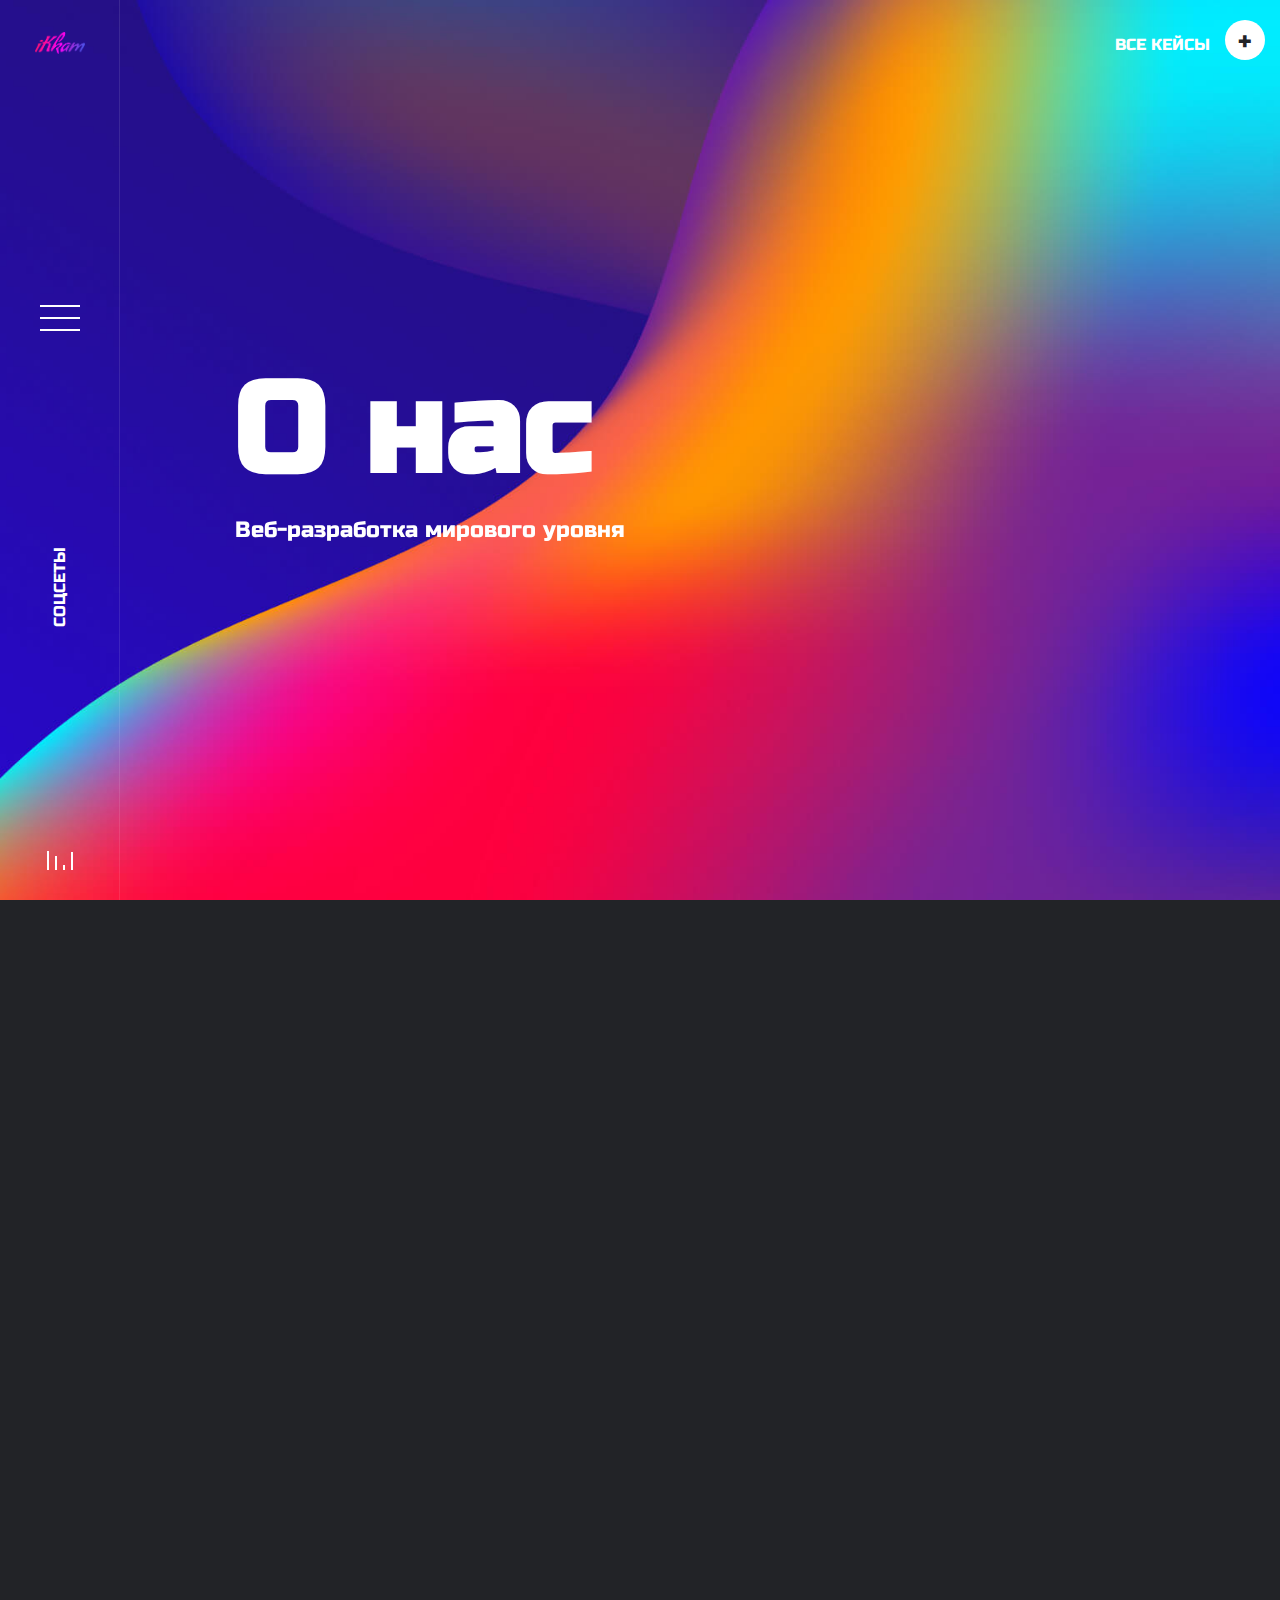
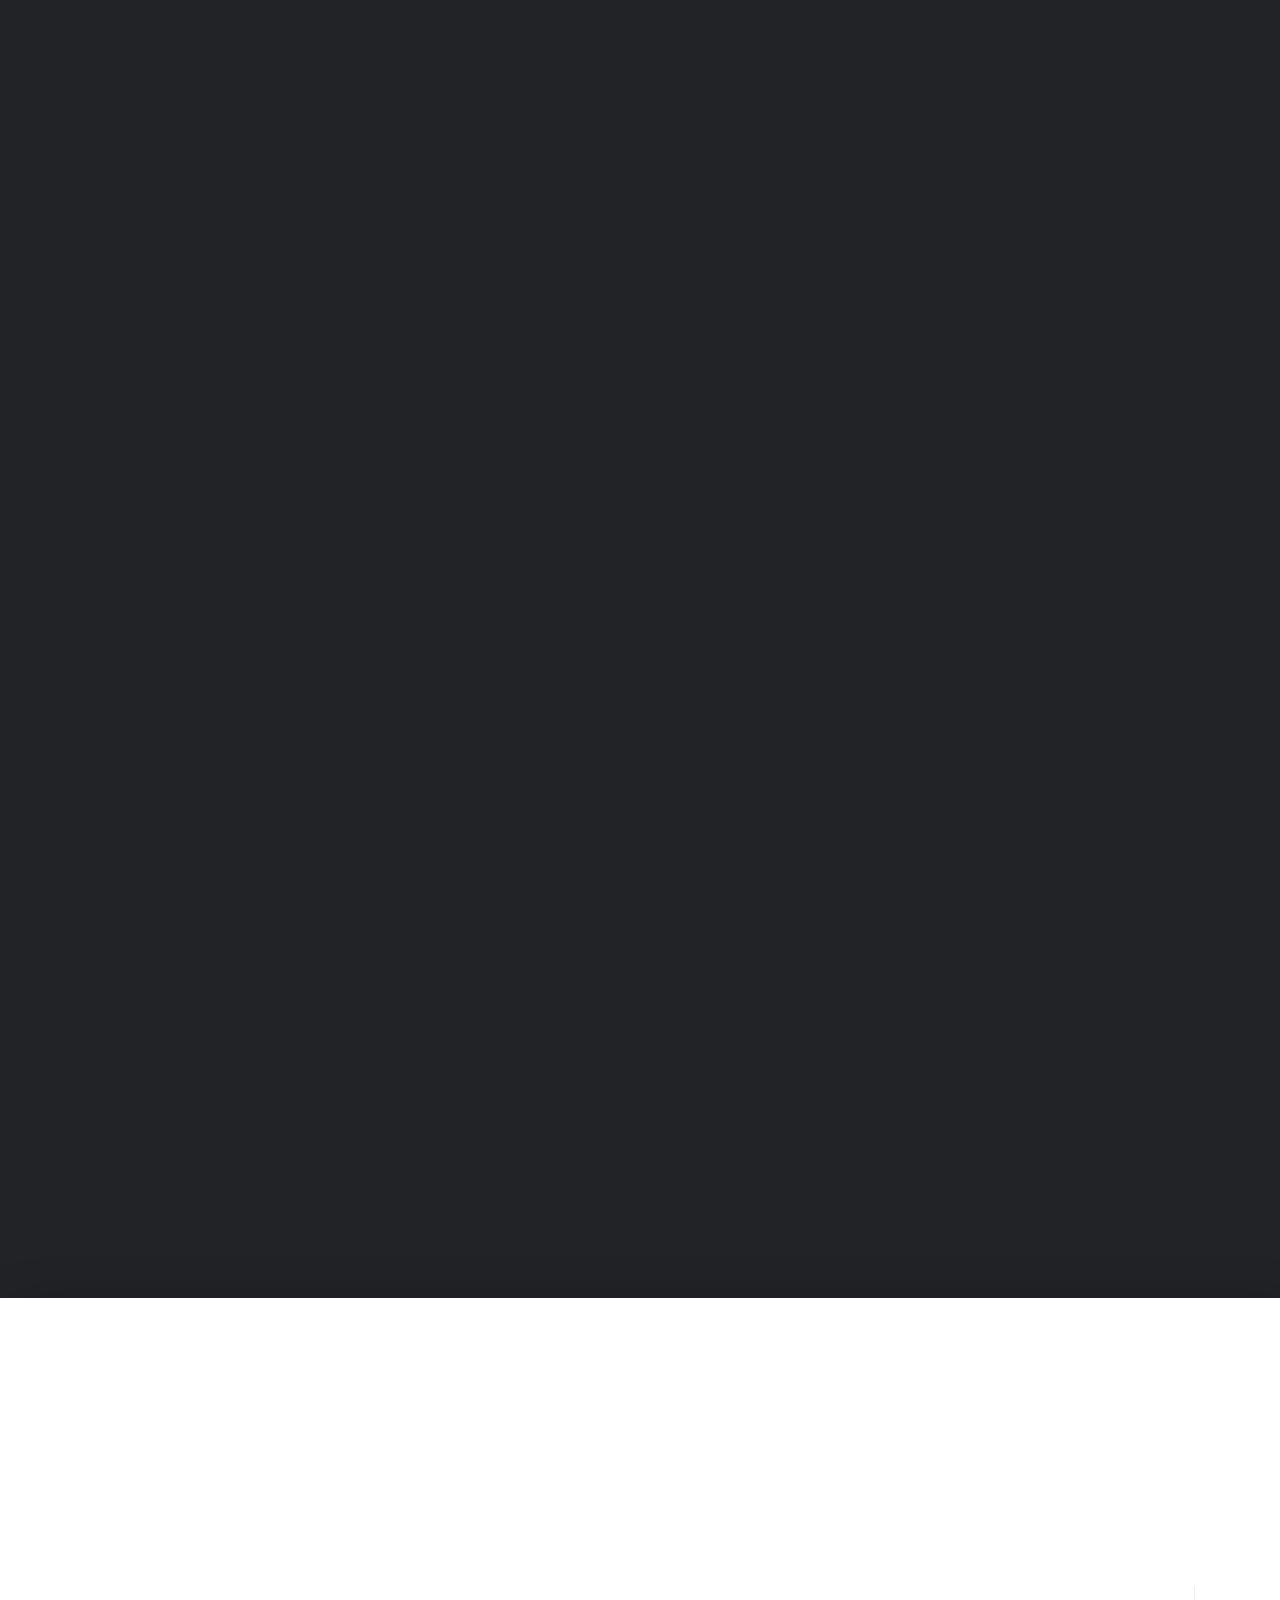
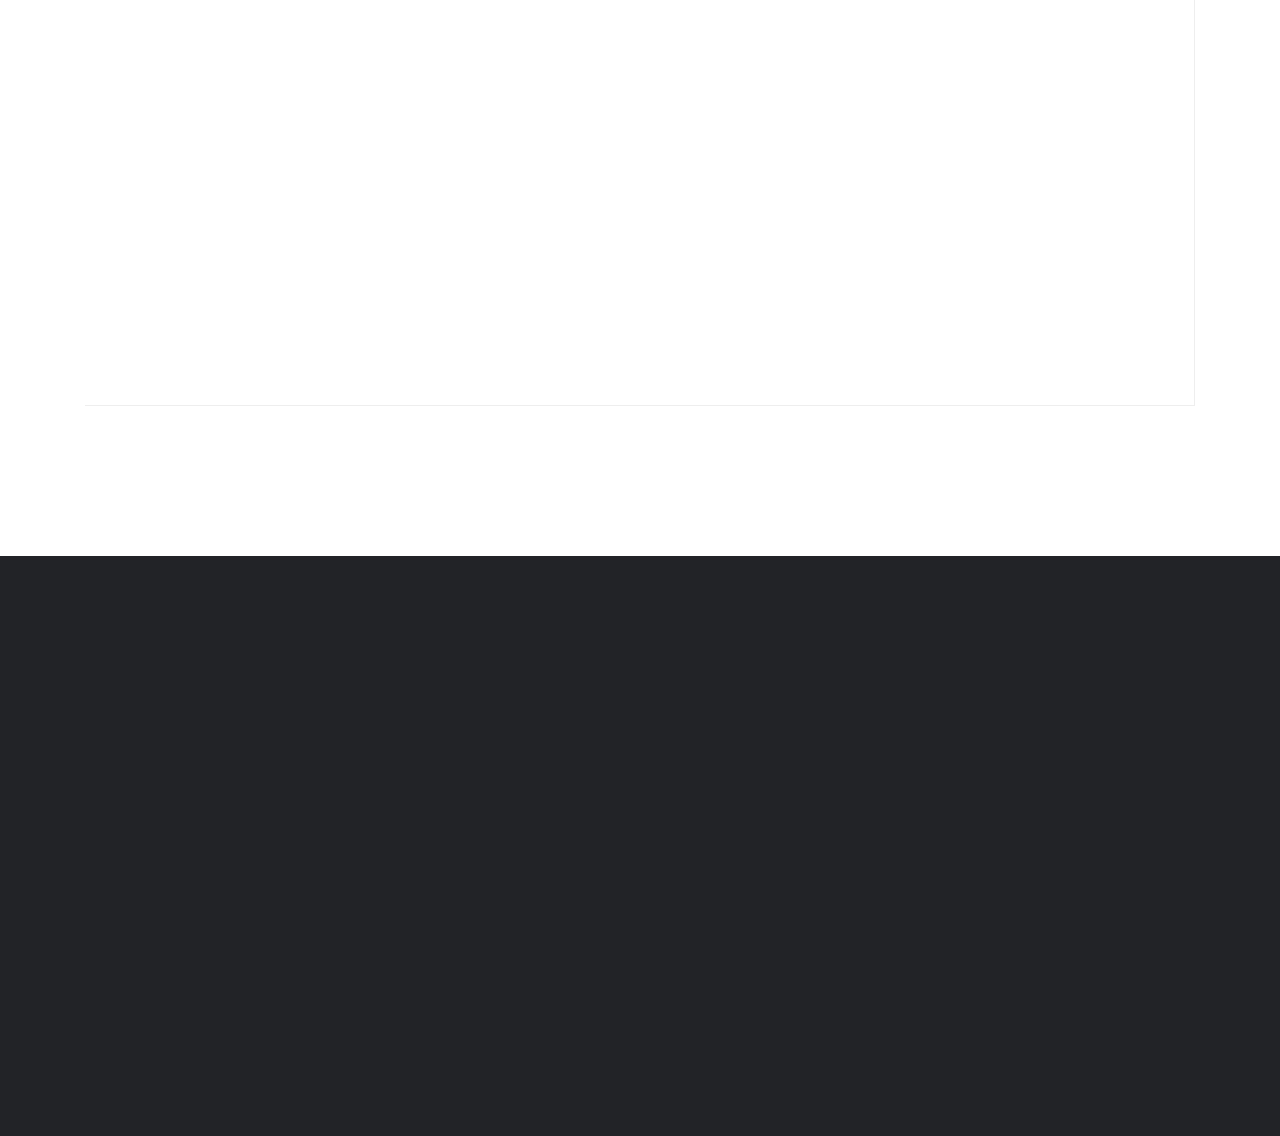
==== commit a4dca2fb: "initial commit" ====
--- a/about.html
+++ b/about.html
@@ -64,9 +64,9 @@
         <div class="inner">
             <ul data-splitting>
                 <li><a href="index.html">Digital Agency</a></li>
-                <li><a href="services.html">Услуги</a> </li>
+                <li><a href="price.html">Услуги</a> </li>
                 <li><a href="about.html">О нас</a> </li>
-                <li><a href="showcases.html">Портфолио</a> </li>
+                <li><a href="gallery.html">Портфолио</a> </li>
                 <li><a href="contact.html">Контакты</a> </li>
             </ul>
         </div>
--- a/scss/style.css
+++ b/scss/style.css
@@ -1,4 +1,4 @@
-@import url("https://fonts.googleapis.com/css?family=Fjalla+One|Poppins:300,400,600,800&display=swap");@import url("https://fonts.googleapis.com/css2?family=Russo+One&display=swap");*{outline:none !important}body{margin:0;padding:0;font-family:"Russo One", sans-serif;-webkit-font-smoothing:antialiased;text-rendering:optimizeLegibility;-moz-osx-font-smoothing:grayscale;background:#222327}img{max-width:100%}a{color:#222327;-webkit-transition:0.25s ease-in-out;-o-transition:0.25s ease-in-out;transition:0.25s ease-in-out}a:hover{text-decoration:underline;color:#222327}.overflow{overflow:hidden}@media (min-width: 1300px){.container{max-width:1340px}}main{width:100%;display:-webkit-box;display:-ms-flexbox;display:flex;-ms-flex-wrap:wrap;flex-wrap:wrap;position:relative;overflow:hidden;background:#222327}section{position:relative}aside{position:relative}input[type="text"]{max-width:100%;height:58px;border:1px solid #eee;padding:0 20px}input[type="email"]{max-width:100%;height:58px;border:1px solid #eee;padding:0 20px}input[type="search"]{max-width:100%;height:58px;border:1px solid #eee;padding:0 20px}input[type="password"]{max-width:100%;height:58px;border:1px solid #eee;padding:0 20px}input[type="submit"]{height:58px;border:none;background:#222327;color:#fff;padding:0 30px;font-weight:600;font-size:14px}button[type="submit"]{height:58px;border:none;background:#222327;color:#fff;padding:0 30px;font-weight:600;font-size:14px}textarea{max-width:100%;height:140px;border:1px solid #eee;padding:20px}.equalizer{width:26px;height:30px;cursor:pointer;position:relative}.equalizer span{background:#fff;width:2px;height:0px;bottom:0;left:0%;display:block;position:absolute;-webkit-transition:height 0.2s linear;-o-transition:height 0.2s linear;transition:height 0.2s linear}.equalizer span:nth-child(1){margin-left:8px}.equalizer span:nth-child(2){margin-left:16px}.equalizer span:nth-child(4){margin-left:24px}.equalizer.paused span{height:3px !important}.splitting .word,.splitting .char{display:inline-block}.splitting .char{position:relative}.animated .char{display:inline-block;-webkit-animation:texteffect 0.6s cubic-bezier(0.5, 0, 0.5, 1) both;animation:texteffect 0.6s cubic-bezier(0.5, 0, 0.5, 1) both;-webkit-animation-delay:calc(10ms * var(--char-index));animation-delay:calc(10ms * var(--char-index))}.odometer.odometer-auto-theme,.odometer.odometer-theme-car{padding:0}.odometer.odometer-auto-theme .odometer-digit,.odometer.odometer-theme-car .odometer-digit{padding:0}.odometer.odometer-auto-theme .odometer-digit .odometer-value,.odometer.odometer-theme-car .odometer-digit .odometer-value{text-indent:-5px}.odometer.odometer-auto-theme .odometer-digit .odometer-digit-inner,.odometer.odometer-theme-car .odometer-digit .odometer-digit-inner{left:0}.odometer.odometer-auto-theme .odometer-digit .odometer-value,.odometer.odometer-theme-car .odometer-digit .odometer-value{text-indent:0}.pagination{width:100%;float:left;margin:50px 0}.pagination .page-item{display:inline-block;margin-right:10px}.pagination .page-item .page-link{font-weight:600;border-radius:0 !important;font-size:13px;color:#222327;line-height:1;padding:15px 30px}.reveal-effect{float:left;position:relative}.reveal-effect>*{-webkit-animation-duration:1s;animation-duration:1s;-webkit-animation-fill-mode:forwards;animation-fill-mode:forwards;-webkit-animation-timing-function:cubic-bezier(0.785, 0.135, 0.15, 0.86);animation-timing-function:cubic-bezier(0.785, 0.135, 0.15, 0.86);position:relative}.reveal-effect>*{-webkit-animation-fill-mode:forwards;animation-fill-mode:forwards}.reveal-effect{-webkit-transition-property:-webkit-transform;transition-property:-webkit-transform;-o-transition-property:transform;transition-property:transform;transition-property:transform, -webkit-transform}.reveal-effect{-webkit-transition-duration:1.2s;-o-transition-duration:1.2s;transition-duration:1.2s;-webkit-transition-timing-function:cubic-bezier(0.25, 0.1, 0.25, 1);-o-transition-timing-function:cubic-bezier(0.25, 0.1, 0.25, 1);transition-timing-function:cubic-bezier(0.25, 0.1, 0.25, 1)}.reveal-effect.animated{-webkit-transform:translate(0, 0);-ms-transform:translate(0, 0);transform:translate(0, 0)}.reveal-effect.animated *{-webkit-animation-name:show-img-1;animation-name:show-img-1}.reveal-effect:after{-webkit-animation-fill-mode:forwards;animation-fill-mode:forwards;-webkit-animation-timing-function:cubic-bezier(0.785, 0.135, 0.15, 0.86);animation-timing-function:cubic-bezier(0.785, 0.135, 0.15, 0.86)}.reveal-effect:after{content:"";width:100%;height:100%;display:block;position:absolute;top:0;left:0}.reveal-effect:after{-webkit-transform-origin:left top;-ms-transform-origin:left top;transform-origin:left top;-webkit-transform:scale(0.05, 0);-ms-transform:scale(0.05, 0);transform:scale(0.05, 0);-webkit-animation-duration:1s;animation-duration:1s;-webkit-animation-fill-mode:forwards;animation-fill-mode:forwards;-webkit-animation-timing-function:cubic-bezier(0.785, 0.135, 0.15, 0.86);animation-timing-function:cubic-bezier(0.785, 0.135, 0.15, 0.86)}.reveal-effect.masker:after{background-color:#161619}.reveal-effect.animated:after{-webkit-animation-name:slide-bg-2;animation-name:slide-bg-2}.swiper-pagination .swiper-pagination-bullet{width:12px;height:12px;-webkit-transform:scale(0.4);-ms-transform:scale(0.4);transform:scale(0.4);background:#fff;opacity:1;border-radius:50%}.swiper-pagination .swiper-pagination-bullet:hover{-webkit-transition:box-shadow 0.3s ease;-webkit-transition:-webkit-box-shadow 0.3s ease;transition:-webkit-box-shadow 0.3s ease;-o-transition:box-shadow 0.3s ease;transition:box-shadow 0.3s ease;transition:box-shadow 0.3s ease, -webkit-box-shadow 0.3s ease;-webkit-transition:background-color 0.3s ease, -webkit-transform 0.3s ease;transition:background-color 0.3s ease, -webkit-transform 0.3s ease;-o-transition:background-color 0.3s ease, transform 0.3s ease;transition:background-color 0.3s ease, transform 0.3s ease;transition:background-color 0.3s ease, transform 0.3s ease, -webkit-transform 0.3s ease;-webkit-transform:scale(1);-webkit-box-shadow:0 0 0 2px rgba(255,255,255,0);box-shadow:0 0 0 2px rgba(255,255,255,0);border:2px solid #fff;background:none}.swiper-pagination .swiper-pagination-bullet-active{-webkit-transition:box-shadow 0.3s ease;-webkit-transition:-webkit-box-shadow 0.3s ease;transition:-webkit-box-shadow 0.3s ease;-o-transition:box-shadow 0.3s ease;transition:box-shadow 0.3s ease;transition:box-shadow 0.3s ease, -webkit-box-shadow 0.3s ease;-webkit-transition:background-color 0.3s ease, -webkit-transform 0.3s ease;transition:background-color 0.3s ease, -webkit-transform 0.3s ease;-o-transition:background-color 0.3s ease, transform 0.3s ease;transition:background-color 0.3s ease, transform 0.3s ease;transition:background-color 0.3s ease, transform 0.3s ease, -webkit-transform 0.3s ease;-webkit-transform:scale(1);-webkit-box-shadow:0 0 0 2px rgba(255,255,255,0);box-shadow:0 0 0 2px rgba(255,255,255,0);border:2px solid #fff;background:none}.preloader{width:100%;height:100%;display:-webkit-box;display:-ms-flexbox;display:flex;-ms-flex-wrap:wrap;flex-wrap:wrap;-ms-flex-line-pack:center;align-content:center;position:fixed;left:0;top:0;z-index:11;background:#75dab4;text-align:center;-webkit-transition:all 0.3s ease;-o-transition:all 0.3s ease;transition:all 0.3s ease;-o-transition-duration:500ms;transition-duration:500ms;-webkit-transition-duration:500ms;-o-transition-timing-function:cubic-bezier(0.86, 0, 0.07, 1);transition-timing-function:cubic-bezier(0.86, 0, 0.07, 1);-webkit-transition-timing-function:cubic-bezier(0.86, 0, 0.07, 1);overflow:hidden;-webkit-transition-delay:0.6s;-o-transition-delay:0.6s;transition-delay:0.6s}.preloader *{-webkit-transition:all 0.3s ease;-o-transition:all 0.3s ease;transition:all 0.3s ease;-o-transition-duration:500ms;transition-duration:500ms;-webkit-transition-duration:500ms;-o-transition-timing-function:cubic-bezier(0.86, 0, 0.07, 1);transition-timing-function:cubic-bezier(0.86, 0, 0.07, 1);-webkit-transition-timing-function:cubic-bezier(0.86, 0, 0.07, 1)}.preloader .layer{width:100%;height:100%;position:absolute;left:0;top:0;background:#1c1c1c;-webkit-transition-delay:0.3s;-o-transition-delay:0.3s;transition-delay:0.3s}.preloader .inner{display:inline-block;text-align:center;position:relative;z-index:2;margin:0 auto}.preloader .inner span{color:#fff;text-transform:uppercase;font-weight:600;font-size:13px}.preloader .inner figure{display:block;margin-bottom:20px;-webkit-transition-delay:0.1s;-o-transition-delay:0.1s;transition-delay:0.1s}.preloader .inner figure img{height:40px;-webkit-transform:translateX(-7px);-ms-transform:translateX(-7px);transform:translateX(-7px)}.page-loaded .preloader{left:-100%}.page-loaded .preloader .inner figure{opacity:0;-webkit-transform:scale(1.5);-ms-transform:scale(1.5);transform:scale(1.5)}.page-loaded .preloader .inner span{-webkit-transform:translateY(20px);-ms-transform:translateY(20px);transform:translateY(20px);opacity:0}.page-loaded .preloader .layer{left:-100%}.page-loaded .left-side{left:0;opacity:1}.page-loaded .slider{-webkit-filter:blur(0);filter:blur(0);-webkit-transform:scale(1);-ms-transform:scale(1);transform:scale(1)}.page-loaded .page-header{-webkit-filter:blur(0);filter:blur(0);-webkit-transform:scale(1);-ms-transform:scale(1);transform:scale(1)}.page-loaded .all-cases-link{right:15px}.page-transition{width:100%;height:100%;position:fixed;right:-100%;top:0;z-index:13;opacity:0;visibility:hidden;opacity:0;visibility:hidden;-webkit-transition:all 0.3s ease;-o-transition:all 0.3s ease;transition:all 0.3s ease;-o-transition-duration:500ms;transition-duration:500ms;-webkit-transition-duration:500ms;-o-transition-timing-function:cubic-bezier(0.86, 0, 0.07, 1);transition-timing-function:cubic-bezier(0.86, 0, 0.07, 1);-webkit-transition-timing-function:cubic-bezier(0.86, 0, 0.07, 1);background:#75dab4}.page-transition .layer{width:0;height:100%;position:absolute;right:0;top:0;background:#1c1c1c;-webkit-transition:all 0.3s ease;-o-transition:all 0.3s ease;transition:all 0.3s ease;-o-transition-duration:500ms;transition-duration:500ms;-webkit-transition-duration:500ms;-o-transition-timing-function:cubic-bezier(0.86, 0, 0.07, 1);transition-timing-function:cubic-bezier(0.86, 0, 0.07, 1);-webkit-transition-timing-function:cubic-bezier(0.86, 0, 0.07, 1);-webkit-transition-delay:0.3s;-o-transition-delay:0.3s;transition-delay:0.3s}.page-transition.active{opacity:1;visibility:visible;right:0}.page-transition.active .layer{width:100%}.site-navigation{width:100%;height:100vh;display:-webkit-box;display:-ms-flexbox;display:flex;-ms-flex-wrap:wrap;flex-wrap:wrap;-webkit-box-orient:vertical;-webkit-box-direction:normal;-ms-flex-direction:column;flex-direction:column;-webkit-box-pack:center;-ms-flex-pack:center;justify-content:center;position:fixed;right:-100%;top:0;z-index:9;opacity:0;visibility:hidden;-webkit-transition:all 0.3s ease;-o-transition:all 0.3s ease;transition:all 0.3s ease;-o-transition-duration:500ms;transition-duration:500ms;-webkit-transition-duration:500ms;-o-transition-timing-function:cubic-bezier(0.86, 0, 0.07, 1);transition-timing-function:cubic-bezier(0.86, 0, 0.07, 1);-webkit-transition-timing-function:cubic-bezier(0.86, 0, 0.07, 1);background:#75dab4;padding-left:90px}.site-navigation .layer{width:0;height:100%;position:absolute;right:0;top:0;background:#161619;-webkit-transition:all 0.3s ease;-o-transition:all 0.3s ease;transition:all 0.3s ease;-o-transition-duration:500ms;transition-duration:500ms;-webkit-transition-duration:500ms;-o-transition-timing-function:cubic-bezier(0.86, 0, 0.07, 1);transition-timing-function:cubic-bezier(0.86, 0, 0.07, 1);-webkit-transition-timing-function:cubic-bezier(0.86, 0, 0.07, 1);-webkit-transition-delay:0.3s;-o-transition-delay:0.3s;transition-delay:0.3s}.site-navigation .inner{position:relative;z-index:2;padding-left:100px;-webkit-transition:0.25s ease-in-out;-o-transition:0.25s ease-in-out;transition:0.25s ease-in-out;-webkit-transition-delay:0.7s;-o-transition-delay:0.7s;transition-delay:0.7s;opacity:0}.site-navigation .inner ul{margin:0;padding:0;-webkit-animation-duration:1s;animation-duration:1s}.site-navigation .inner ul li{display:block;margin:5px 0;padding:5px 0}.site-navigation .inner ul li ul{margin-top:0;margin-bottom:10px;display:none}.site-navigation .inner ul li ul li{display:block;margin:0}.site-navigation .inner ul li ul li a{font-size:26px}.site-navigation .inner ul li i{margin-left:20px;font-size:30px;color:#fff;display:inline-block;line-height:1;-webkit-transform:translateY(-5px);-ms-transform:translateY(-5px);transform:translateY(-5px);cursor:pointer}.site-navigation .inner ul li small{width:100%;display:block;color:#fff;opacity:0.7;letter-spacing:0.5px;font-size:11px;text-transform:uppercase;font-weight:600;-webkit-transform:translateY(-15px);-ms-transform:translateY(-15px);transform:translateY(-15px)}.site-navigation .inner ul li a{font-size:50px;display:inline-block;font-weight:800;color:#fff;-webkit-transition:0.25s ease-in-out;-o-transition:0.25s ease-in-out;transition:0.25s ease-in-out}.site-navigation .inner ul li a:hover{color:#75dab4;text-decoration:none}.site-navigation.active{opacity:1;visibility:visible;right:0}.site-navigation.active .layer{width:100%}.site-navigation.active .inner{opacity:1}.section-title{font-family:"Russo One", sans-serif;margin-bottom:80px;line-height:1.4;font-size:3.2vw;letter-spacing:2px}.social-media{width:100%;height:100%;display:-webkit-box;display:-ms-flexbox;display:flex;-ms-flex-wrap:wrap;flex-wrap:wrap;-webkit-box-orient:vertical;-webkit-box-direction:normal;-ms-flex-direction:column;flex-direction:column;-webkit-box-pack:center;-ms-flex-pack:center;justify-content:center;-webkit-box-align:center;-ms-flex-align:center;align-items:center;position:fixed;right:-100%;top:0;z-index:3;background:#75dab4;opacity:0;visibility:hidden;-webkit-transition:all 0.3s ease;-o-transition:all 0.3s ease;transition:all 0.3s ease;-o-transition-duration:500ms;transition-duration:500ms;-webkit-transition-duration:500ms;-o-transition-timing-function:cubic-bezier(0.86, 0, 0.07, 1);transition-timing-function:cubic-bezier(0.86, 0, 0.07, 1);-webkit-transition-timing-function:cubic-bezier(0.86, 0, 0.07, 1)}.social-media .layer{width:0;height:100%;position:absolute;right:0;top:0;background:#161619;-webkit-transition:all 0.3s ease;-o-transition:all 0.3s ease;transition:all 0.3s ease;-o-transition-duration:500ms;transition-duration:500ms;-webkit-transition-duration:500ms;-o-transition-timing-function:cubic-bezier(0.86, 0, 0.07, 1);transition-timing-function:cubic-bezier(0.86, 0, 0.07, 1);-webkit-transition-timing-function:cubic-bezier(0.86, 0, 0.07, 1);-webkit-transition-delay:0.3s;-o-transition-delay:0.3s;transition-delay:0.3s}.social-media .inner{position:relative;z-index:2;padding-left:100px;-webkit-transition:0.25s ease-in-out;-o-transition:0.25s ease-in-out;transition:0.25s ease-in-out;-webkit-transition-delay:0.7s;-o-transition-delay:0.7s;transition-delay:0.7s;opacity:0;text-align:center;width:100%}.social-media .inner h5{font-size:3vw;font-weight:600;color:#fff;margin-bottom:50px}.social-media .inner ul{display:block;margin:0;padding:0}.social-media .inner ul li{font-size:2vw;display:inline-block;margin:0 40px;padding:0;list-style:none}.social-media .inner ul li a{color:#fff}.social-media .inner ul li a:hover{color:#75dab4;text-decoration:none}.social-media.active{opacity:1;visibility:visible;right:0}.social-media.active .layer{width:100%}.social-media.active .inner{opacity:1}.all-cases{width:100%;height:100%;display:-webkit-box;display:-ms-flexbox;display:flex;-ms-flex-wrap:wrap;flex-wrap:wrap;-webkit-box-orient:vertical;-webkit-box-direction:normal;-ms-flex-direction:column;flex-direction:column;-webkit-box-pack:center;-ms-flex-pack:center;justify-content:center;-webkit-box-align:center;-ms-flex-align:center;align-items:center;position:fixed;right:-100%;top:0;z-index:3;background:#75dab4;opacity:0;visibility:hidden;-webkit-transition:all 0.3s ease;-o-transition:all 0.3s ease;transition:all 0.3s ease;-o-transition-duration:500ms;transition-duration:500ms;-webkit-transition-duration:500ms;-o-transition-timing-function:cubic-bezier(0.86, 0, 0.07, 1);transition-timing-function:cubic-bezier(0.86, 0, 0.07, 1);-webkit-transition-timing-function:cubic-bezier(0.86, 0, 0.07, 1)}.all-cases .layer{width:0;height:100%;position:absolute;right:0;top:0;background:#161619;-webkit-transition:all 0.3s ease;-o-transition:all 0.3s ease;transition:all 0.3s ease;-o-transition-duration:500ms;transition-duration:500ms;-webkit-transition-duration:500ms;-o-transition-timing-function:cubic-bezier(0.86, 0, 0.07, 1);transition-timing-function:cubic-bezier(0.86, 0, 0.07, 1);-webkit-transition-timing-function:cubic-bezier(0.86, 0, 0.07, 1);-webkit-transition-delay:0.3s;-o-transition-delay:0.3s;transition-delay:0.3s}.all-cases .inner{position:relative;z-index:2;padding-left:220px;-webkit-transition:0.25s ease-in-out;-o-transition:0.25s ease-in-out;transition:0.25s ease-in-out;-webkit-transition-delay:0.7s;-o-transition-delay:0.7s;transition-delay:0.7s;opacity:0;width:100%}.all-cases .inner ul{display:block;max-height:500px;overflow-y:scroll;margin:0;padding:0}.all-cases .inner ul li{font-size:8vw;font-weight:800;margin:0;padding:0;list-style:none}.all-cases .inner ul li a{-webkit-text-stroke-width:1px;-webkit-text-stroke-color:#fff;color:transparent}.all-cases .inner ul li a:hover{color:#fff;text-decoration:none}.all-cases.active{opacity:1;visibility:visible;right:0}.all-cases.active .layer{width:100%}.all-cases.active .inner{opacity:1}.all-cases-link{position:absolute;right:-100%;top:20px;z-index:5;-webkit-transition:all 0.3s ease;-o-transition:all 0.3s ease;transition:all 0.3s ease;-o-transition-duration:500ms;transition-duration:500ms;-webkit-transition-duration:500ms;-o-transition-timing-function:cubic-bezier(0.86, 0, 0.07, 1);transition-timing-function:cubic-bezier(0.86, 0, 0.07, 1);-webkit-transition-timing-function:cubic-bezier(0.86, 0, 0.07, 1);-webkit-transition-delay:1s;-o-transition-delay:1s;transition-delay:1s}.all-cases-link span{color:#fff;font-family:"Russo One", sans-serif;margin-right:10px}.all-cases-link b{width:40px;height:40px;line-height:44px;font-size:25px;font-weight:300;display:inline-block;background:#fff;color:#222327;text-align:center;border-radius:50%;cursor:pointer}.all-cases-link b:hover{background:#75dab4;text-decoration:none;color:#fff}.left-side{width:120px;height:100vh;display:-webkit-box;display:-ms-flexbox;display:flex;-webkit-box-orient:vertical;-webkit-box-direction:normal;-ms-flex-direction:column;flex-direction:column;position:absolute;left:-100%;top:0;z-index:10;text-align:center;border-right:1px solid rgba(255,255,255,0.1);padding:30px 0;-webkit-transition:all 0.3s ease;-o-transition:all 0.3s ease;transition:all 0.3s ease;-o-transition-duration:500ms;transition-duration:500ms;-webkit-transition-duration:500ms;-o-transition-timing-function:cubic-bezier(0.86, 0, 0.07, 1);transition-timing-function:cubic-bezier(0.86, 0, 0.07, 1);-webkit-transition-timing-function:cubic-bezier(0.86, 0, 0.07, 1);-webkit-transition-delay:1s;-o-transition-delay:1s;transition-delay:1s;opacity:0}.left-side .logo{display:inline-block;margin-bottom:auto}.left-side .logo img{width:50px}.left-side .hamburger{margin:auto}.left-side .follow-us{width:100px;font-family:"Russo One", sans-serif;color:#fff;text-align:center;-webkit-transform:rotate(-90deg);-ms-transform:rotate(-90deg);transform:rotate(-90deg);margin:auto;cursor:pointer}.left-side .equalizer{margin:auto;margin-bottom:0}.slider{width:100%;height:100vh;display:-webkit-box;display:-ms-flexbox;display:flex;-ms-flex-wrap:wrap;flex-wrap:wrap;position:relative;z-index:2;-webkit-transition:all 0.3s ease;-o-transition:all 0.3s ease;transition:all 0.3s ease;-o-transition-duration:500ms;transition-duration:500ms;-webkit-transition-duration:500ms;-o-transition-timing-function:cubic-bezier(0.86, 0, 0.07, 1);transition-timing-function:cubic-bezier(0.86, 0, 0.07, 1);-webkit-transition-timing-function:cubic-bezier(0.86, 0, 0.07, 1);-webkit-transform:scale(1.2);-ms-transform:scale(1.2);transform:scale(1.2);-webkit-filter:blur(20px);filter:blur(20px);-webkit-transition-delay:0.8s;-o-transition-delay:0.8s;transition-delay:0.8s}.slider .swiper-container{width:100%;height:100vh;display:-webkit-box;display:-ms-flexbox;display:flex;-ms-flex-wrap:wrap;flex-wrap:wrap;overflow:visible}.slider .swiper-container .swiper-slide{background-size:cover;background-position:center;overflow:hidden}.slider .swiper-container .swiper-slide video{min-width:100%;min-height:100%;position:absolute;left:50%;top:50%;-webkit-transform:translate(-50%, -50%);-ms-transform:translate(-50%, -50%);transform:translate(-50%, -50%);opacity:0.6}.slider .gallery-top{height:100%;width:100%;background:#222327}.slider .gallery-thumbs{width:calc(100% - 240px);display:-webkit-box;display:-ms-flexbox;display:flex;-ms-flex-wrap:wrap;flex-wrap:wrap;margin:0 120px;padding-bottom:30px;z-index:9;position:absolute;bottom:30%;right:0;height:auto;color:#fff}.slider .gallery-thumbs .swiper-slide{width:90%;height:100%;opacity:0.4;text-align:center;-webkit-filter:blur(3px);filter:blur(3px)}.slider .gallery-thumbs .swiper-slide span{margin-left:50%;-webkit-transform:translateX(-50%);-ms-transform:translateX(-50%);transform:translateX(-50%);float:left;font-size:3vw;line-height:5vw;font-weight:800}.slider .gallery-thumbs .swiper-slide a{display:none;font-size:13px;color:#fff;font-family:"Russo One", sans-serif;padding-bottom:5px;position:relative}.slider .gallery-thumbs .swiper-slide a:before{content:"";width:20px;height:2px;background:#fff;position:absolute;left:0;bottom:0;-webkit-transition:0.25s ease-in-out;-o-transition:0.25s ease-in-out;transition:0.25s ease-in-out}.slider .gallery-thumbs .swiper-slide a:hover{text-decoration:none}.slider .gallery-thumbs .swiper-slide a:hover:before{width:100%}.slider .gallery-thumbs .swiper-slide-active{width:100%;opacity:1;-webkit-transform:scale(1.4);-ms-transform:scale(1.4);transform:scale(1.4);-webkit-filter:blur(0px);filter:blur(0px)}.slider .gallery-thumbs .swiper-slide-active span{font-size:4vw}.slider .gallery-thumbs .swiper-slide-active a{display:inline-block}.slider .swiper-button-prev{height:auto;position:absolute;left:auto;top:auto;right:100px;bottom:30px;font-family:"Russo One", sans-serif;color:#fff;background:none;font-size:14px}.slider .swiper-button-next{height:auto;position:absolute;left:auto;top:auto;right:30px;bottom:30px;font-family:"Russo One", sans-serif;color:#fff;background:none;font-size:14px}.slider .slide-progress{width:33%;display:-webkit-box;display:-ms-flexbox;display:flex;-ms-flex-wrap:nowrap;flex-wrap:nowrap;position:absolute;left:50%;bottom:30px;margin-left:-110px;z-index:3;text-align:center}.slider .slide-progress span{display:inline-block;color:#fff;font-family:"Russo One", sans-serif;font-size:14px}.slider .slide-progress .swiper-pagination{width:160px;height:2px;margin:auto 10px;display:inline-block;position:static;background:rgba(255,255,255,0.3)}.slider .slide-progress .swiper-pagination .swiper-pagination-progressbar-fill{background:#fff}.video-hero{width:100%;height:100vh;display:-webkit-box;display:-ms-flexbox;display:flex;-ms-flex-wrap:wrap;flex-wrap:wrap;-webkit-box-align:center;-ms-flex-align:center;align-items:center;position:relative}.video-hero .video-bg{width:100%;height:100%;position:absolute;left:0;top:0;overflow:hidden;background:#222327}.video-hero .video-bg video{min-width:100%;min-height:100%;position:absolute;left:50%;top:50%;-webkit-transform:translate(-50%, -50%);-ms-transform:translate(-50%, -50%);transform:translate(-50%, -50%);opacity:0.6}.video-hero .video-bg img{width:100%;height:100%;-o-object-fit:cover;object-fit:cover}.video-hero .inner{width:100%;display:block;text-align:center;position:relative;z-index:2}.video-hero .inner span{width:100%;float:left;font-size:8vw;line-height:5vw;font-weight:800;color:#fff;margin-bottom:30px}.video-hero .inner a{font-size:19px;color:#fff;font-family:"Russo One", sans-serif;padding-bottom:5px;position:relative;border-bottom:2px solid #fff;padding-bottom:4px}.video-hero .inner a:hover{text-decoration:none;color:#75dab4}.carousel-hero{width:100%;height:100vh;display:-webkit-box;display:-ms-flexbox;display:flex;-ms-flex-wrap:wrap;flex-wrap:wrap;position:relative}.carousel-hero .carousel-slider{width:100%;display:-webkit-box;display:-ms-flexbox;display:flex;-ms-flex-wrap:wrap;flex-wrap:wrap;overflow:hidden}.carousel-hero .carousel-slider .swiper-slide{display:-webkit-box;display:-ms-flexbox;display:flex;-ms-flex-wrap:wrap;flex-wrap:wrap;-webkit-box-align:center;-ms-flex-align:center;align-items:center;margin:0;background-size:cover;background-position:center}.carousel-hero .carousel-slider .swiper-slide.swiper-slide-active{-webkit-box-shadow:0 0 50px rgba(0,0,0,0.5);box-shadow:0 0 50px rgba(0,0,0,0.5);z-index:3}.carousel-hero .carousel-slider .swiper-slide.swiper-slide-active .inner{opacity:1}.carousel-hero .carousel-slider .swiper-slide.swiper-slide-active:after{opacity:0.4}.carousel-hero .carousel-slider .swiper-slide:after{content:"";width:100%;height:100%;position:absolute;left:0;top:0;background:#222327;opacity:0.7}.carousel-hero .carousel-slider .swiper-slide .inner{width:100%;display:block;text-align:center;color:#fff;position:relative;z-index:2;opacity:0;-webkit-transition:0.25s ease-in-out;-o-transition:0.25s ease-in-out;transition:0.25s ease-in-out}.carousel-hero .carousel-slider .swiper-slide .inner h2{width:100%;float:left;font-size:4vw;line-height:5vw;font-weight:800;color:#fff;margin-bottom:10px}.carousel-hero .carousel-slider .swiper-slide .inner a{font-size:19px;color:#fff;font-family:"Russo One", sans-serif;padding-bottom:5px;position:relative;border-bottom:2px solid #fff;padding-bottom:4px}.carousel-hero .carousel-slider .swiper-slide .inner a:hover{text-decoration:none;color:#75dab4}.carousel-hero .swiper-button-prev{height:auto;position:absolute;left:auto;top:auto;right:120px;bottom:30px;font-family:"Russo One", sans-serif;color:#fff;background:none}.carousel-hero .swiper-button-next{height:auto;position:absolute;left:auto;top:auto;right:40px;bottom:30px;font-family:"Russo One", sans-serif;color:#fff;background:none}.carousel-hero .slide-progress{width:220px;display:-webkit-box;display:-ms-flexbox;display:flex;-ms-flex-wrap:wrap;flex-wrap:wrap;position:absolute;left:50%;bottom:30px;margin-left:-110px;z-index:3;text-align:center}.carousel-hero .slide-progress span{display:inline-block;color:#fff;font-family:"Russo One", sans-serif;font-size:14px}.carousel-hero .slide-progress .swiper-pagination{width:160px;height:2px;margin:auto 10px;display:inline-block;position:static;background:rgba(255,255,255,0.3)}.carousel-hero .slide-progress .swiper-pagination .swiper-pagination-progressbar-fill{background:#fff}.page-header{width:100%;height:100vh;display:-webkit-box;display:-ms-flexbox;display:flex;-ms-flex-wrap:wrap;flex-wrap:wrap;-webkit-box-orient:vertical;-webkit-box-direction:normal;-ms-flex-direction:column;flex-direction:column;-webkit-box-pack:center;-ms-flex-pack:center;justify-content:center;background:#161619;position:relative;-webkit-transition:all 0.3s ease;-o-transition:all 0.3s ease;transition:all 0.3s ease;-o-transition-duration:500ms;transition-duration:500ms;-webkit-transition-duration:500ms;-o-transition-timing-function:cubic-bezier(0.86, 0, 0.07, 1);transition-timing-function:cubic-bezier(0.86, 0, 0.07, 1);-webkit-transition-timing-function:cubic-bezier(0.86, 0, 0.07, 1);-webkit-transform:scale(1.2);-ms-transform:scale(1.2);transform:scale(1.2);-webkit-filter:blur(20px);filter:blur(20px);-webkit-transition-delay:0.8s;-o-transition-delay:0.8s;transition-delay:0.8s}.page-header .video-bg{width:100%;height:100%;position:absolute;left:0;top:0;overflow:hidden}.page-header .video-bg video{min-width:100%;min-height:100%;position:absolute;left:50%;top:50%;-webkit-transform:translate(-50%, -50%);-ms-transform:translate(-50%, -50%);transform:translate(-50%, -50%);opacity:0.2}.page-header .video-bg img{width:100%;height:100%;-o-object-fit:cover;object-fit:cover}.page-header .inner{width:100%;padding-left:220px;position:relative;z-index:2}.page-header .inner h1{color:#fff;font-weight:800;font-size:10vw;letter-spacing:0px}.page-header .inner p{margin:0;color:#fff;font-size:22px;font-weight:300;letter-spacing:0px}.intro{width:100%;display:-webkit-box;display:-ms-flexbox;display:flex;-ms-flex-wrap:wrap;flex-wrap:wrap;padding:150px 0;color:#fff;background:#161619}.intro .col-lg-7{padding-left:10%}.intro h6{font-weight:600;text-transform:uppercase;font-size:19px}.intro h6:after{content:"";width:70px;height:1px;background:#fff;display:inline-block;margin-left:15px;margin-bottom:7px}.intro b{font-size:120px;line-height:1;font-family:"Russo One", sans-serif;float:left;font-weight:400;margin-right:20px}.intro h4{font-weight:600}.intro p{font-size:20px;font-weight:300;margin-bottom:35px}.intro small{display:block;opacity:0.7;margin-bottom:50px}.intro a{color:#fff;font-size:17px;border-bottom:1px solid #75dab4;padding-bottom:5px}.intro a:hover{border-color:#fff}.intro-image{width:100%;display:-webkit-box;display:-ms-flexbox;display:flex;-ms-flex-wrap:wrap;flex-wrap:wrap;padding-bottom:150px;position:relative}.intro-image:before{content:"";width:100%;height:100px;background:#161619;position:absolute;left:0;top:0}.intro-image.light:before{background:#fff}.intro-image .office-slider{width:100%;display:-webkit-box;display:-ms-flexbox;display:flex;-ms-flex-wrap:wrap;flex-wrap:wrap;background:#222327;position:relative;overflow:hidden}.intro-image figure{width:100%;display:block;margin:0;position:relative}.intro-image figure img{width:100%;opacity:0.7}.intro-image figure figcaption{position:absolute;left:0;bottom:0;padding:20px;line-height:1}.intro-image figure figcaption h6{font-size:13px;color:#fff;font-weight:600}.process{width:100%;display:-webkit-box;display:-ms-flexbox;display:flex;-ms-flex-wrap:wrap;flex-wrap:wrap;margin-bottom:150px;color:#fff;text-align:center}.process .odometer{font-family:"Russo One", sans-serif;font-size:5vw;line-height:1}.process .symbol{width:100%;display:block;font-size:12px}.process small{width:80%;display:block;border-top:1px solid rgba(255,255,255,0.1);padding-top:30px;margin:20px 10%;font-weight:600}.icon-content-block{width:100%;display:-webkit-box;display:-ms-flexbox;display:flex;-ms-flex-wrap:wrap;flex-wrap:wrap;text-align:center;color:#fff;background:#222327}.icon-content-block .container{position:relative;z-index:2}.icon-content-block .content-block{width:100%;display:block;margin:0;padding:50px 30px;position:relative;-webkit-transition:0.25s ease-in-out;-o-transition:0.25s ease-in-out;transition:0.25s ease-in-out}.icon-content-block .content-block.selected{background:#161619;-webkit-box-shadow:15px 15px 30px rgba(0,0,0,0.3);box-shadow:15px 15px 30px rgba(0,0,0,0.3)}.icon-content-block .content-block.selected:before{content:"";width:50%;height:50%;position:absolute;right:-25px;bottom:-30px;z-index:-1;background:url(../images/dot-pattern.png) right;background-size:10px}.icon-content-block .content-block figure{width:100%;display:block;margin-bottom:40px}.icon-content-block .content-block figure img{height:75px}.icon-content-block .content-block h6{display:block;font-weight:600;letter-spacing:0.5px;margin-bottom:10px}.icon-content-block .content-block ul{margin:0;padding:0}.icon-content-block .content-block ul li{padding:3px 0;opacity:0.7;list-style:none;font-weight:300}.text-content-block{width:100%;display:-webkit-box;display:-ms-flexbox;display:flex;-ms-flex-wrap:wrap;flex-wrap:wrap;padding:150px 0;background:#fff}.text-content-block .col-md-4{margin:20px 0}.text-content-block .section-title{margin-bottom:30px}.text-content-block h5{font-size:20px;font-weight:300;line-height:1.5;padding-right:20%;margin-bottom:70px}.text-content-block small{font-size:40px;font-weight:800;margin-bottom:-20px;opacity:0.1;display:block}.text-content-block h6{font-size:20px;font-family:"Russo One", sans-serif}.text-content-block p{padding-right:20%;margin-bottom:0;line-height:1.5}.testimonials{width:100%;display:-webkit-box;display:-ms-flexbox;display:flex;-ms-flex-wrap:wrap;flex-wrap:wrap;margin-top:150px;color:#fff;background:#161619;position:relative}.testimonials:before{content:"";width:100%;height:50px;background:#222327;position:absolute;left:0;top:0}.testimonials .section-title{margin-bottom:0}.testimonials .testimonials-slider{width:80%;display:-webkit-box;display:-ms-flexbox;display:flex;-ms-flex-wrap:wrap;flex-wrap:wrap;overflow:hidden;position:relative}.testimonials .swiper-pagination{width:100px;right:80px;left:auto;bottom:115px;text-align:right}.testimonials .swiper-pagination-bullet{background:#222327}.testimonials .swiper-pagination-bullet:hover{border-color:#222327}.testimonials .swiper-pagination-bullet-active{border-color:#222327;background:none}.testimonials .testimonial{width:100%;display:-webkit-box;display:-ms-flexbox;display:flex;-ms-flex-wrap:wrap;flex-wrap:wrap;padding:100px 80px;background:#75dab4;color:#222327}.testimonials .testimonial blockquote{font-size:21px;line-height:1.7;font-weight:300;padding-bottom:30px;margin-bottom:30px;border-bottom:1px solid rgba(0,0,0,0.2)}.testimonials .testimonial .reviewer{width:100%;display:-webkit-box;display:-ms-flexbox;display:flex;-ms-flex-wrap:wrap;flex-wrap:wrap}.testimonials .testimonial .reviewer img{width:50px;height:50px;border-radius:50%;margin-right:15px;float:left}.testimonials .testimonial .reviewer .reviewer-infos{width:calc(100% - 65px);float:left}.testimonials .testimonial .reviewer h6{display:block;font-weight:600}.testimonials .testimonial .reviewer small{display:block}.team{width:100%;display:-webkit-box;display:-ms-flexbox;display:flex;-ms-flex-wrap:wrap;flex-wrap:wrap;padding-top:150px;padding-bottom:100px;color:#fff;background:#161619;position:relative;z-index:2}.team:before{content:"";width:100%;height:100px;position:absolute;left:0;bottom:0;background:#fff}.team .reveal-effect.masker:after{background:#222327}.team h5{font-size:20px;font-weight:300;line-height:1.5}.team figure{width:100%;display:-webkit-box;display:-ms-flexbox;display:flex;-ms-flex-wrap:wrap;flex-wrap:wrap;position:relative;margin-bottom:-100px}.team figure:hover ul{opacity:1;visibility:visible}.team figure img{width:100%}.team figure figcaption{display:block;color:#222327;margin-top:20px}.team figure figcaption h6{display:block;font-weight:600}.team figure figcaption small{display:block;opacity:0.5}.team figure ul{width:80%;display:-webkit-box;display:-ms-flexbox;display:flex;margin:10%;padding:0;background:#fff;position:absolute;left:0;bottom:60px;-webkit-transition:0.25s ease-in-out;-o-transition:0.25s ease-in-out;transition:0.25s ease-in-out;opacity:0;visibility:hidden;-webkit-box-shadow:0 0 20px rgba(0,0,0,0.1);box-shadow:0 0 20px rgba(0,0,0,0.1)}.team figure ul li{-webkit-box-flex:1;-ms-flex:1;flex:1;margin:0;padding:10px 0;list-style:none;text-align:center;border-right:1px solid #eee}.team figure ul li:last-child{border-right:0}.team figure ul li a{color:#222327;font-size:13px;padding:5px}.team figure ul li a:hover{color:#75dab4}.works{width:100%;display:-webkit-box;display:-ms-flexbox;display:flex;-ms-flex-wrap:wrap;flex-wrap:wrap;padding:150px 0;background:#222327;color:#fff}.works ul{width:100%;display:-webkit-box;display:-ms-flexbox;display:flex;-ms-flex-wrap:wrap;flex-wrap:wrap;margin:-60px 0;padding:0;position:relative;z-index:2}.works ul li{width:33.33333%;display:inline-block;margin:0;padding:0;list-style:none;padding:60px}.works ul li:nth-child(2n+2){margin-top:100px}.works ul li:nth-child(3n+3){margin-top:40px}.works ul li figure{width:100%;display:block;margin-bottom:30px;position:relative;z-index:2;background:#222327;-webkit-transition:0.25s ease-in-out;-o-transition:0.25s ease-in-out;transition:0.25s ease-in-out}.works ul li figure:hover{-webkit-box-shadow:15px 15px 30px rgba(0,0,0,0.3);box-shadow:15px 15px 30px rgba(0,0,0,0.3);-webkit-transform:translateY(-10px);-ms-transform:translateY(-10px);transform:translateY(-10px)}.works ul li figure:hover:before{opacity:1}.works ul li figure:before{content:"";width:90%;height:30%;position:absolute;right:-25px;bottom:-30px;z-index:-1;background:url(../images/dot-pattern.png) right;background-size:10px;opacity:0;-webkit-transition:0.25s ease-in-out;-o-transition:0.25s ease-in-out;transition:0.25s ease-in-out}.works ul li figure a{width:100%;background:#222327;display:block;position:relative;z-index:2}.works ul li figure a img{width:100%}.works ul li h3{font-weight:600;margin-bottom:5px;font-size:26px;letter-spacing:-1px}.works ul li small{display:block;font-family:"Russo One", sans-serif;opacity:0.7}.case-study{width:100%;display:-webkit-box;display:-ms-flexbox;display:flex;-ms-flex-wrap:wrap;flex-wrap:wrap;padding:150px 0;background:#fff}.case-study h6{font-weight:600;margin-top:30px}.case-study h5{font-family:"Russo One", sans-serif;font-size:5vw;text-align:center;margin-top:50px;text-transform:uppercase}.case-study p{margin-bottom:20px;line-height:1.5}.case-study figure{width:100%;display:block;margin-bottom:30px}.case-study figure img{width:100%}.case-study figure video{width:100%}.case-study .container-fluid{margin-top:80px;padding-left:30px;padding-right:30px}.blog{width:100%;display:-webkit-box;display:-ms-flexbox;display:flex;-ms-flex-wrap:wrap;flex-wrap:wrap;padding:100px 0;background:#fff}.blog .col-lg-9{padding-right:60px}.blog .sidebar{width:100%;float:left;display:-webkit-box;display:-ms-flexbox;display:flex;-ms-flex-wrap:wrap;flex-wrap:wrap;padding:50px 0}.blog .sidebar .widget{width:100%;display:block;border-left:1px solid #eee;margin-bottom:40px;padding-left:30px;padding-bottom:10px}.blog .sidebar .widget .title{display:block;font-weight:800;font-size:19px;padding:15px 0;position:relative}.blog .sidebar .widget .title:before{content:"";width:1px;height:100%;background:#222327;position:absolute;left:-31px;top:0}.blog .sidebar .widget p{margin:0}.blog .sidebar .widget form{width:100%}.blog .sidebar .widget form input[type="text"]{width:100%;margin-bottom:10px}.blog .sidebar .widget .categories{width:100%;margin:0;padding:0}.blog .sidebar .widget .categories li{display:-webkit-box;display:-ms-flexbox;display:flex;-ms-flex-wrap:wrap;flex-wrap:wrap;margin:4px 0;padding:0;list-style:none}.blog .sidebar .widget .categories li span{width:20px;height:20px;line-height:20px;background:#ccc;color:#fff;margin-right:15px;margin-left:0;text-align:center;font-size:11px;font-weight:600}.blog .sidebar .widget .categories li a{color:#222327;margin-left:0;font-weight:600}.blog .sidebar .widget .tags{width:100%;display:block;margin-bottom:0;padding:0}.blog .sidebar .widget .tags li{display:inline-block;list-style:none;margin-bottom:5px}.blog .sidebar .widget .tags li a{font-weight:600;font-size:11px;background:#222327;color:#fff;line-height:1;padding:3px 6px}.blog .sidebar .widget .tags li a:hover{color:#75dab4;text-decoration:none}.blog .sidebar .widget .mini-works{width:100%;display:-webkit-box;display:-ms-flexbox;display:flex;-ms-flex-wrap:wrap;flex-wrap:wrap;margin:0;padding:0}.blog .sidebar .widget .mini-works li{width:33.3333%;display:inline-block;margin:0;padding:4px;list-style:none}.blog .post{width:100%;float:left;display:-webkit-box;display:-ms-flexbox;display:flex;-ms-flex-wrap:wrap;flex-wrap:wrap;-webkit-box-align:center;-ms-flex-align:center;align-items:center;margin:50px 0}.blog .post.single{position:relative}.blog .post.single .post-image{width:100%;margin-bottom:50px}.blog .post.single .post-content{width:100%;padding:0 60px}.blog .post.single .post-content .post-title{font-size:4vw;line-height:1.4}.blog .post:nth-child(even){position:relative}.blog .post:nth-child(even) .post-image{-webkit-box-ordinal-group:3;-ms-flex-order:2;order:2}.blog .post:nth-child(even) .post-image:before{right:auto;left:-25px}.blog .post:nth-child(even) .post-content{-webkit-box-ordinal-group:2;-ms-flex-order:1;order:1;padding-right:60px;padding-left:0;text-align:right}.blog .post .post-image{width:45%;margin:0;position:relative;-webkit-box-shadow:15px 15px 30px rgba(0,0,0,0.1);box-shadow:15px 15px 30px rgba(0,0,0,0.1)}.blog .post .post-image img{position:relative;width:100%}.blog .post .post-image:before{content:"";width:90%;height:60%;position:absolute;right:-25px;bottom:-30px;z-index:0;background:url(../images/dot-pattern.png) right;background-size:10px;-webkit-transition:0.25s ease-in-out;-o-transition:0.25s ease-in-out;transition:0.25s ease-in-out;opacity:0.2}.blog .post .post-content{width:55%;padding-left:60px}.blog .post .post-content h5{font-weight:600;margin-top:30px}.blog .post .post-content ul{margin-bottom:30px;padding-left:20px}.blog .post .post-content ul li{margin:0}.blog .post .post-content .social-share{width:100%;float:left;padding:0;margin-bottom:40px;text-align:center}.blog .post .post-content .social-share li{float:left;margin-right:5px;padding:0;list-style:none}.blog .post .post-content .social-share li.facebook a{background:#475993}.blog .post .post-content .social-share li.twitter a{background:#76a9ea}.blog .post .post-content .social-share li.google-plus a{background:#f34a38}.blog .post .post-content .social-share li.linkedin a{background:#0077b7}.blog .post .post-content .social-share li.youtube a{background:#f61c0d}.blog .post .post-content .social-share li a{width:44px;height:44px;line-height:44px;float:left;background:#222327;color:#fff;border:none;border-radius:0}.blog .post .post-content .image-left{width:40%;float:left;margin-right:30px;margin-bottom:30px;margin-top:20px}.blog .post .post-content .image-full{width:100%;display:block;margin:30px 0}.blog .post .post-content .post-date{width:100%;display:block;margin-bottom:10px;text-transform:uppercase;opacity:0.5}.blog .post .post-content .post-title{width:100%;display:block;margin-bottom:20px;font-size:3vw;font-weight:800}.blog .post .post-content .post-title a{color:#161619}.blog .post .post-content .post-title a:hover{color:#75dab4;text-decoration:none}.blog .post .post-content .post-author{width:100%;display:block;margin-bottom:20px}.blog .post .post-content .post-author img{width:50px;height:50px;display:inline-block;margin-right:15px;border-radius:50%}.blog .post .post-content .post-author span{display:inline-block;color:#a7a7a7}.blog .post .post-content .post-author span a{color:#222327;font-size:15px}.blog .post .post-content .post-author span a:hover{color:#222327}.blog .post .post-content .post-categories{width:100%;display:block;margin-bottom:30px;padding:0}.blog .post .post-content .post-categories li{display:inline-block;list-style:none}.blog .post .post-content .post-categories li a{font-weight:600;font-size:11px;background:#222327;color:#fff;line-height:1;padding:3px 6px}.blog .post .post-content .post-categories li a:hover{color:#75dab4;text-decoration:none}.blog .post .post-content .post-link{font-family:"Russo One", sans-serif;border-bottom:2px solid #222327;padding-bottom:5px}.blog .post .post-content .post-link:hover{color:#75dab4;text-decoration:none}.clients{width:100%;display:-webkit-box;display:-ms-flexbox;display:flex;-ms-flex-wrap:wrap;flex-wrap:wrap;padding:150px 0;background:#fff;-webkit-box-shadow:15px 15px 50px rgba(0,0,0,0.3);box-shadow:15px 15px 50px rgba(0,0,0,0.3)}.clients ul{width:100%;display:-webkit-box;display:-ms-flexbox;display:flex;-ms-flex-wrap:wrap;flex-wrap:wrap;margin:0;padding:0;border-right:1px solid #eee;border-bottom:1px solid #eee}.clients ul li{width:33.33333%;margin:0;padding:40px;list-style:none;border-left:1px solid #eee;border-top:1px solid #eee}.contact{width:100%;display:-webkit-box;display:-ms-flexbox;display:flex;-ms-flex-wrap:wrap;flex-wrap:wrap;padding:150px 0;background:#fff}.contact h6{font-weight:600;margin-top:30px}.contact address{display:block}.contact address p{margin:0}.contact address a{text-decoration:underline}.contact .contact-form{width:100%;display:block}.contact .contact-form #contact{display:block}.contact .contact-form #contact .form-group{display:block;position:relative;margin-bottom:35px}.contact .contact-form #contact .form-group span{width:100%;line-height:58px;position:absolute;left:0;top:0;padding:0 20px;z-index:0;-webkit-transition:0.25s ease-in-out;-o-transition:0.25s ease-in-out;transition:0.25s ease-in-out}.contact .contact-form #contact .form-group span.label-up{font-size:13px;line-height:16px;top:-20px;font-weight:600}.contact .contact-form #contact .form-group input[type="text"]{width:400px;background:none;position:relative;z-index:2}.contact .contact-form #contact .form-group input:focus+span{font-size:13px;line-height:16px;top:-20px;font-weight:600}.contact .contact-form #contact .form-group textarea{width:500px;background:none;position:relative;z-index:2}.contact .contact-form #contact .form-group textarea:focus+span{font-size:13px;line-height:16px;top:-20px;font-weight:600}.contact .contact-form #contact .form-group label.error{width:100%;color:red;margin-top:5px;margin-bottom:0;font-weight:600;font-size:13px}.contact .contact-form #success,.contact .contact-form #error{display:none;float:left}.contact .contact-form #error{background:red;color:#fff}.contact .contact-form #success{background:green;color:#fff}.contact .contact-form .alert{border:none;border-radius:0;padding:20px 30px}.contact .map{width:80%;height:400px;display:block;background:#222327}.contact .map iframe{width:100%;height:100%;border:none}.footer{width:100%;position:fixed;left:0;bottom:0;z-index:-1;display:-webkit-box;display:-ms-flexbox;display:flex;-ms-flex-wrap:wrap;flex-wrap:wrap;padding-top:100px;color:#fff;background:url(../images/footer-bg.png) top center no-repeat;background-size:80% auto}.footer ul{margin:0;padding:0;float:right}.footer ul li{display:inline-block;margin-left:10px}.footer ul li a{color:#fff;font-size:13px}.footer ul li a:hover{color:#75dab4}.footer h6{font-family:"Russo One", sans-serif;font-size:2vw;margin-bottom:20px}.footer h2{font-size:4vw;font-weight:300;line-height:1.3;margin-bottom:50px;opacity:0.7}.footer .link{color:#fff;font-size:17px;border-bottom:1px solid #75dab4;padding-bottom:5px}.footer .link:hover{border-color:#fff;text-decoration:none}.footer .footer-bar{width:100%;display:-webkit-box;display:-ms-flexbox;display:flex;-ms-flex-wrap:wrap;flex-wrap:wrap;margin-top:100px;padding:50px 0;border-top:1px solid rgba(255,255,255,0.1);font-size:13px}.footer .footer-bar .copyright{margin:0}.footer .footer-bar .creation{margin-left:auto}.footer .footer-bar .creation a{color:#fff;text-decoration:underline}.footer .footer-bar .creation a:hover{text-decoration:none;color:#75dab4}@media only screen and (max-width: 991px), only screen and (max-device-width: 991px){.section-title{font-size:8vw;margin-bottom:50px}.page-header .inner{padding-left:160px}.all-cases .inner{padding-left:160px}.social-media .inner ul li{font-size:4vw}.all-cases .inner ul li{font-size:10vw}.works{padding:80px 0}.works ul li{width:50%}.slider .gallery-thumbs .swiper-slide-active span{width:100%;font-size:7vw;line-height:9vw}.intro .col-lg-7{padding-left:15px;margin-top:50px}.text-content-block{padding:80px 0}.intro-image{padding-bottom:80px}.icon-content-block .col-lg-3:nth-child(3){margin-top:0}.icon-content-block .content-block{padding:30px 20px}.process{margin-bottom:80px}.process .col-lg-3:first-child{margin-bottom:40px}.process .odometer{font-size:8vw}.testimonials{margin-top:80px}.testimonials:before{display:none}.testimonials .col-lg-6:first-child{-webkit-box-ordinal-group:3;-ms-flex-order:2;order:2}.testimonials .col-lg-6:last-child{-webkit-box-ordinal-group:2;-ms-flex-order:1;order:1}.testimonials .testimonials-slider{margin-top:40px;width:100%}.testimonials .swiper-pagination{bottom:65px}.testimonials .testimonial{padding:50px 80px}.testimonials .section-title{margin-top:80px}.team{padding:80px 0}.team:before{display:none}.team .col{width:33.33333%;-ms-flex-preferred-size:auto;flex-basis:auto;-webkit-box-flex:inherit;-ms-flex-positive:inherit;flex-grow:inherit}.team figure{margin:30px 0}.team figure figcaption{color:#fff}.team h5{margin-bottom:40px;margin-top:0}.intro{padding:80px 0}.clients{padding:80px 0}.blog{padding:30px 0}.blog .col-lg-9{padding-right:15px}.contact{padding:80px 0}.contact .map{width:100%;margin:50px 0}.contact .contact-form{margin-top:30px}.footer h6{font-size:26px}.footer ul{width:100%;float:left;margin-bottom:30px}.footer ul li{margin-left:0;margin-right:10px}}@media only screen and (max-width: 767px), only screen and (max-device-width: 767px){.section-title{font-size:9vw;margin-bottom:40px}.slider .gallery-thumbs{width:100%;margin:0}.page-header .inner{padding-left:80px}.page-header .inner p{font-size:17px;padding-right:10%}.all-cases .inner{padding-left:100px}.all-cases .inner ul li{font-size:13vw}.site-navigation .inner{padding-left:0}.site-navigation .inner ul li{line-height:1}.site-navigation .inner ul li a{font-size:34px}.site-navigation .inner ul li i{font-size:20px;margin-left:13px}.site-navigation .inner ul li small{display:none}.site-navigation .inner ul li ul{margin-top:10px}.site-navigation .inner ul li ul li a{font-size:22px}.left-side{width:80px;border-right:none}.left-side .follow-us{display:none}.slide-progress{display:none}.all-cases-link{right:15px}.swiper-button-next{right:20px}.swiper-button-prev{right:90px}.icon-content-block .col-lg-3:nth-child(3){margin:50px 0}.icon-content-block .content-block{padding:0}.icon-content-block .content-block.selected{background:none;-webkit-box-shadow:none;box-shadow:none}.icon-content-block .content-block.selected:before{display:none}.testimonials .testimonial{padding:70px 50px}.testimonials .swiper-pagination{bottom:85px}.team .col{width:50%}.works ul li{width:100%}.works ul li:nth-child(2n+2){margin-top:0}.works ul li:nth-child(3n+3){margin-top:0}.clients ul li{padding:30px 20px;width:50%}.clients ul li:last-child{display:none}.blog .post .post-image{width:100%;margin-bottom:40px}.blog .post .post-content{width:100%;padding:0 !important}.blog .post:nth-child(even){text-align:left}.blog .post:nth-child(even) .post-image{-webkit-box-ordinal-group:2;-ms-flex-order:1;order:1}.blog .post:nth-child(even) .post-content{-webkit-box-ordinal-group:3;-ms-flex-order:2;order:2;text-align:left}.blog .post .post-content .post-title{font-size:7vw}.blog .post.single .post-content .post-title{font-size:8vw}.footer h2{font-size:7vw}.footer h2 br{display:none}.footer .footer-bar .creation{width:100%;display:block;margin-top:5px}}@-webkit-keyframes texteffect{0%{-webkit-transform:translateY(50%);transform:translateY(50%);opacity:0}100%{-webkit-transform:translateY(0);transform:translateY(0);opacity:1}}@keyframes texteffect{0%{-webkit-transform:translateY(50%);transform:translateY(50%);opacity:0}100%{-webkit-transform:translateY(0);transform:translateY(0);opacity:1}}@keyframes texteffect{0%{-webkit-transform:translateY(50%);transform:translateY(50%);opacity:0}100%{-webkit-transform:translateY(0);transform:translateY(0);opacity:1}}@-webkit-keyframes show-img-1{0%,
+@import url("https://fonts.googleapis.com/css?family=Fjalla+One|Poppins:300,400,600,800&display=swap");@import url("https://fonts.googleapis.com/css2?family=Russo+One&display=swap");*{outline:none !important}body{margin:0;padding:0;font-family:"Russo One", sans-serif;-webkit-font-smoothing:antialiased;text-rendering:optimizeLegibility;-moz-osx-font-smoothing:grayscale;background:#222327}img{max-width:100%}a{color:#222327;-webkit-transition:0.25s ease-in-out;-o-transition:0.25s ease-in-out;transition:0.25s ease-in-out}a:hover{text-decoration:underline;color:#222327}.overflow{overflow:hidden}@media (min-width: 1300px){.container{max-width:1340px}}main{width:100%;display:-webkit-box;display:-ms-flexbox;display:flex;-ms-flex-wrap:wrap;flex-wrap:wrap;position:relative;overflow:hidden;background:#222327}section{position:relative}aside{position:relative}input[type="text"]{max-width:100%;height:58px;border:1px solid #eee;padding:0 20px}input[type="email"]{max-width:100%;height:58px;border:1px solid #eee;padding:0 20px}input[type="search"]{max-width:100%;height:58px;border:1px solid #eee;padding:0 20px}input[type="password"]{max-width:100%;height:58px;border:1px solid #eee;padding:0 20px}input[type="submit"]{height:58px;border:none;background:#222327;color:#fff;padding:0 30px;font-weight:600;font-size:14px}button[type="submit"]{height:58px;border:none;background:#222327;color:#fff;padding:0 30px;font-weight:600;font-size:14px}textarea{max-width:100%;height:140px;border:1px solid #eee;padding:20px}.equalizer{width:26px;height:30px;cursor:pointer;position:relative}.equalizer span{background:#fff;width:2px;height:0px;bottom:0;left:0%;display:block;position:absolute;-webkit-transition:height 0.2s linear;-o-transition:height 0.2s linear;transition:height 0.2s linear}.equalizer span:nth-child(1){margin-left:8px}.equalizer span:nth-child(2){margin-left:16px}.equalizer span:nth-child(4){margin-left:24px}.equalizer.paused span{height:3px !important}.splitting .word,.splitting .char{display:inline-block}.splitting .char{position:relative}.animated .char{display:inline-block;-webkit-animation:texteffect 0.6s cubic-bezier(0.5, 0, 0.5, 1) both;animation:texteffect 0.6s cubic-bezier(0.5, 0, 0.5, 1) both;-webkit-animation-delay:calc(10ms * var(--char-index));animation-delay:calc(10ms * var(--char-index))}.odometer.odometer-auto-theme,.odometer.odometer-theme-car{padding:0}.odometer.odometer-auto-theme .odometer-digit,.odometer.odometer-theme-car .odometer-digit{padding:0}.odometer.odometer-auto-theme .odometer-digit .odometer-value,.odometer.odometer-theme-car .odometer-digit .odometer-value{text-indent:-5px}.odometer.odometer-auto-theme .odometer-digit .odometer-digit-inner,.odometer.odometer-theme-car .odometer-digit .odometer-digit-inner{left:0}.odometer.odometer-auto-theme .odometer-digit .odometer-value,.odometer.odometer-theme-car .odometer-digit .odometer-value{text-indent:0}.pagination{width:100%;float:left;margin:50px 0}.pagination .page-item{display:inline-block;margin-right:10px}.pagination .page-item .page-link{font-weight:600;border-radius:0 !important;font-size:13px;color:#222327;line-height:1;padding:15px 30px}.reveal-effect{float:left;position:relative}.reveal-effect>*{-webkit-animation-duration:1s;animation-duration:1s;-webkit-animation-fill-mode:forwards;animation-fill-mode:forwards;-webkit-animation-timing-function:cubic-bezier(0.785, 0.135, 0.15, 0.86);animation-timing-function:cubic-bezier(0.785, 0.135, 0.15, 0.86);position:relative}.reveal-effect>*{-webkit-animation-fill-mode:forwards;animation-fill-mode:forwards}.reveal-effect{-webkit-transition-property:-webkit-transform;transition-property:-webkit-transform;-o-transition-property:transform;transition-property:transform;transition-property:transform, -webkit-transform}.reveal-effect{-webkit-transition-duration:1.2s;-o-transition-duration:1.2s;transition-duration:1.2s;-webkit-transition-timing-function:cubic-bezier(0.25, 0.1, 0.25, 1);-o-transition-timing-function:cubic-bezier(0.25, 0.1, 0.25, 1);transition-timing-function:cubic-bezier(0.25, 0.1, 0.25, 1)}.reveal-effect.animated{-webkit-transform:translate(0, 0);-ms-transform:translate(0, 0);transform:translate(0, 0)}.reveal-effect.animated *{-webkit-animation-name:show-img-1;animation-name:show-img-1}.reveal-effect:after{-webkit-animation-fill-mode:forwards;animation-fill-mode:forwards;-webkit-animation-timing-function:cubic-bezier(0.785, 0.135, 0.15, 0.86);animation-timing-function:cubic-bezier(0.785, 0.135, 0.15, 0.86)}.reveal-effect:after{content:"";width:100%;height:100%;display:block;position:absolute;top:0;left:0}.reveal-effect:after{-webkit-transform-origin:left top;-ms-transform-origin:left top;transform-origin:left top;-webkit-transform:scale(0.05, 0);-ms-transform:scale(0.05, 0);transform:scale(0.05, 0);-webkit-animation-duration:1s;animation-duration:1s;-webkit-animation-fill-mode:forwards;animation-fill-mode:forwards;-webkit-animation-timing-function:cubic-bezier(0.785, 0.135, 0.15, 0.86);animation-timing-function:cubic-bezier(0.785, 0.135, 0.15, 0.86)}.reveal-effect.masker:after{background-color:#161619}.reveal-effect.animated:after{-webkit-animation-name:slide-bg-2;animation-name:slide-bg-2}.swiper-pagination .swiper-pagination-bullet{width:12px;height:12px;-webkit-transform:scale(0.4);-ms-transform:scale(0.4);transform:scale(0.4);background:#fff;opacity:1;border-radius:50%}.swiper-pagination .swiper-pagination-bullet:hover{-webkit-transition:box-shadow 0.3s ease;-webkit-transition:-webkit-box-shadow 0.3s ease;transition:-webkit-box-shadow 0.3s ease;-o-transition:box-shadow 0.3s ease;transition:box-shadow 0.3s ease;transition:box-shadow 0.3s ease, -webkit-box-shadow 0.3s ease;-webkit-transition:background-color 0.3s ease, -webkit-transform 0.3s ease;transition:background-color 0.3s ease, -webkit-transform 0.3s ease;-o-transition:background-color 0.3s ease, transform 0.3s ease;transition:background-color 0.3s ease, transform 0.3s ease;transition:background-color 0.3s ease, transform 0.3s ease, -webkit-transform 0.3s ease;-webkit-transform:scale(1);-webkit-box-shadow:0 0 0 2px rgba(255,255,255,0);box-shadow:0 0 0 2px rgba(255,255,255,0);border:2px solid #fff;background:none}.swiper-pagination .swiper-pagination-bullet-active{-webkit-transition:box-shadow 0.3s ease;-webkit-transition:-webkit-box-shadow 0.3s ease;transition:-webkit-box-shadow 0.3s ease;-o-transition:box-shadow 0.3s ease;transition:box-shadow 0.3s ease;transition:box-shadow 0.3s ease, -webkit-box-shadow 0.3s ease;-webkit-transition:background-color 0.3s ease, -webkit-transform 0.3s ease;transition:background-color 0.3s ease, -webkit-transform 0.3s ease;-o-transition:background-color 0.3s ease, transform 0.3s ease;transition:background-color 0.3s ease, transform 0.3s ease;transition:background-color 0.3s ease, transform 0.3s ease, -webkit-transform 0.3s ease;-webkit-transform:scale(1);-webkit-box-shadow:0 0 0 2px rgba(255,255,255,0);box-shadow:0 0 0 2px rgba(255,255,255,0);border:2px solid #fff;background:none}.preloader{width:100%;height:100%;display:-webkit-box;display:-ms-flexbox;display:flex;-ms-flex-wrap:wrap;flex-wrap:wrap;-ms-flex-line-pack:center;align-content:center;position:fixed;left:0;top:0;z-index:11;background:#75dab4;text-align:center;-webkit-transition:all 0.3s ease;-o-transition:all 0.3s ease;transition:all 0.3s ease;-o-transition-duration:500ms;transition-duration:500ms;-webkit-transition-duration:500ms;-o-transition-timing-function:cubic-bezier(0.86, 0, 0.07, 1);transition-timing-function:cubic-bezier(0.86, 0, 0.07, 1);-webkit-transition-timing-function:cubic-bezier(0.86, 0, 0.07, 1);overflow:hidden;-webkit-transition-delay:0.6s;-o-transition-delay:0.6s;transition-delay:0.6s}.preloader *{-webkit-transition:all 0.3s ease;-o-transition:all 0.3s ease;transition:all 0.3s ease;-o-transition-duration:500ms;transition-duration:500ms;-webkit-transition-duration:500ms;-o-transition-timing-function:cubic-bezier(0.86, 0, 0.07, 1);transition-timing-function:cubic-bezier(0.86, 0, 0.07, 1);-webkit-transition-timing-function:cubic-bezier(0.86, 0, 0.07, 1)}.preloader .layer{width:100%;height:100%;position:absolute;left:0;top:0;background:#1c1c1c;-webkit-transition-delay:0.3s;-o-transition-delay:0.3s;transition-delay:0.3s}.preloader .inner{display:inline-block;text-align:center;position:relative;z-index:2;margin:0 auto}.preloader .inner span{color:#fff;text-transform:uppercase;font-weight:600;font-size:13px}.preloader .inner figure{display:block;margin-bottom:20px;-webkit-transition-delay:0.1s;-o-transition-delay:0.1s;transition-delay:0.1s}.preloader .inner figure img{height:40px;-webkit-transform:translateX(-7px);-ms-transform:translateX(-7px);transform:translateX(-7px)}.page-loaded .preloader{left:-100%}.page-loaded .preloader .inner figure{opacity:0;-webkit-transform:scale(1.5);-ms-transform:scale(1.5);transform:scale(1.5)}.page-loaded .preloader .inner span{-webkit-transform:translateY(20px);-ms-transform:translateY(20px);transform:translateY(20px);opacity:0}.page-loaded .preloader .layer{left:-100%}.page-loaded .left-side{left:0;opacity:1}.page-loaded .slider{-webkit-filter:blur(0);filter:blur(0);-webkit-transform:scale(1);-ms-transform:scale(1);transform:scale(1)}.page-loaded .page-header{-webkit-filter:blur(0);filter:blur(0);-webkit-transform:scale(1);-ms-transform:scale(1);transform:scale(1)}.page-loaded .all-cases-link{right:15px}.page-transition{width:100%;height:100%;position:fixed;right:-100%;top:0;z-index:13;opacity:0;visibility:hidden;opacity:0;visibility:hidden;-webkit-transition:all 0.3s ease;-o-transition:all 0.3s ease;transition:all 0.3s ease;-o-transition-duration:500ms;transition-duration:500ms;-webkit-transition-duration:500ms;-o-transition-timing-function:cubic-bezier(0.86, 0, 0.07, 1);transition-timing-function:cubic-bezier(0.86, 0, 0.07, 1);-webkit-transition-timing-function:cubic-bezier(0.86, 0, 0.07, 1);background:#75dab4}.page-transition .layer{width:0;height:100%;position:absolute;right:0;top:0;background:#1c1c1c;-webkit-transition:all 0.3s ease;-o-transition:all 0.3s ease;transition:all 0.3s ease;-o-transition-duration:500ms;transition-duration:500ms;-webkit-transition-duration:500ms;-o-transition-timing-function:cubic-bezier(0.86, 0, 0.07, 1);transition-timing-function:cubic-bezier(0.86, 0, 0.07, 1);-webkit-transition-timing-function:cubic-bezier(0.86, 0, 0.07, 1);-webkit-transition-delay:0.3s;-o-transition-delay:0.3s;transition-delay:0.3s}.page-transition.active{opacity:1;visibility:visible;right:0}.page-transition.active .layer{width:100%}.site-navigation{width:100%;height:100vh;display:-webkit-box;display:-ms-flexbox;display:flex;-ms-flex-wrap:wrap;flex-wrap:wrap;-webkit-box-orient:vertical;-webkit-box-direction:normal;-ms-flex-direction:column;flex-direction:column;-webkit-box-pack:center;-ms-flex-pack:center;justify-content:center;position:fixed;right:-100%;top:0;z-index:9;opacity:0;visibility:hidden;-webkit-transition:all 0.3s ease;-o-transition:all 0.3s ease;transition:all 0.3s ease;-o-transition-duration:500ms;transition-duration:500ms;-webkit-transition-duration:500ms;-o-transition-timing-function:cubic-bezier(0.86, 0, 0.07, 1);transition-timing-function:cubic-bezier(0.86, 0, 0.07, 1);-webkit-transition-timing-function:cubic-bezier(0.86, 0, 0.07, 1);background:#75dab4;padding-left:90px}.site-navigation .layer{width:0;height:100%;position:absolute;right:0;top:0;background:#161619;-webkit-transition:all 0.3s ease;-o-transition:all 0.3s ease;transition:all 0.3s ease;-o-transition-duration:500ms;transition-duration:500ms;-webkit-transition-duration:500ms;-o-transition-timing-function:cubic-bezier(0.86, 0, 0.07, 1);transition-timing-function:cubic-bezier(0.86, 0, 0.07, 1);-webkit-transition-timing-function:cubic-bezier(0.86, 0, 0.07, 1);-webkit-transition-delay:0.3s;-o-transition-delay:0.3s;transition-delay:0.3s}.site-navigation .inner{position:relative;z-index:2;padding-left:100px;-webkit-transition:0.25s ease-in-out;-o-transition:0.25s ease-in-out;transition:0.25s ease-in-out;-webkit-transition-delay:0.7s;-o-transition-delay:0.7s;transition-delay:0.7s;opacity:0}.site-navigation .inner ul{margin:0;padding:0;-webkit-animation-duration:1s;animation-duration:1s}.site-navigation .inner ul li{display:block;margin:5px 0;padding:5px 0}.site-navigation .inner ul li ul{margin-top:0;margin-bottom:10px;display:none}.site-navigation .inner ul li ul li{display:block;margin:0}.site-navigation .inner ul li ul li a{font-size:26px}.site-navigation .inner ul li i{margin-left:20px;font-size:30px;color:#fff;display:inline-block;line-height:1;-webkit-transform:translateY(-5px);-ms-transform:translateY(-5px);transform:translateY(-5px);cursor:pointer}.site-navigation .inner ul li small{width:100%;display:block;color:#fff;opacity:0.7;letter-spacing:0.5px;font-size:11px;text-transform:uppercase;font-weight:600;-webkit-transform:translateY(-15px);-ms-transform:translateY(-15px);transform:translateY(-15px)}.site-navigation .inner ul li a{font-size:50px;display:inline-block;font-weight:800;color:#fff;-webkit-transition:0.25s ease-in-out;-o-transition:0.25s ease-in-out;transition:0.25s ease-in-out}.site-navigation .inner ul li a:hover{color:#75dab4;text-decoration:none}.site-navigation.active{opacity:1;visibility:visible;right:0}.site-navigation.active .layer{width:100%}.site-navigation.active .inner{opacity:1}.section-title{font-family:"Russo One", sans-serif;margin-bottom:80px;line-height:1.4;font-size:3.2vw;letter-spacing:2px}.first-offer{position:absolute;width:100%;height:auto;top:45%;left:200px;-webkit-transform:translateY(-50%);-ms-transform:translateY(-50%);transform:translateY(-50%);color:white}.btn-offer{padding:10px 50px;font-size:20px;background-color:#fff;border-radius:1px;display:inline-block}.btn-offer:hover{color:white;text-decoration:none;background-color:#75dab4}.social-media{width:100%;height:100%;display:-webkit-box;display:-ms-flexbox;display:flex;-ms-flex-wrap:wrap;flex-wrap:wrap;-webkit-box-orient:vertical;-webkit-box-direction:normal;-ms-flex-direction:column;flex-direction:column;-webkit-box-pack:center;-ms-flex-pack:center;justify-content:center;-webkit-box-align:center;-ms-flex-align:center;align-items:center;position:fixed;right:-100%;top:0;z-index:3;background:#75dab4;opacity:0;visibility:hidden;-webkit-transition:all 0.3s ease;-o-transition:all 0.3s ease;transition:all 0.3s ease;-o-transition-duration:500ms;transition-duration:500ms;-webkit-transition-duration:500ms;-o-transition-timing-function:cubic-bezier(0.86, 0, 0.07, 1);transition-timing-function:cubic-bezier(0.86, 0, 0.07, 1);-webkit-transition-timing-function:cubic-bezier(0.86, 0, 0.07, 1)}.social-media .layer{width:0;height:100%;position:absolute;right:0;top:0;background:#161619;-webkit-transition:all 0.3s ease;-o-transition:all 0.3s ease;transition:all 0.3s ease;-o-transition-duration:500ms;transition-duration:500ms;-webkit-transition-duration:500ms;-o-transition-timing-function:cubic-bezier(0.86, 0, 0.07, 1);transition-timing-function:cubic-bezier(0.86, 0, 0.07, 1);-webkit-transition-timing-function:cubic-bezier(0.86, 0, 0.07, 1);-webkit-transition-delay:0.3s;-o-transition-delay:0.3s;transition-delay:0.3s}.social-media .inner{position:relative;z-index:2;padding-left:100px;-webkit-transition:0.25s ease-in-out;-o-transition:0.25s ease-in-out;transition:0.25s ease-in-out;-webkit-transition-delay:0.7s;-o-transition-delay:0.7s;transition-delay:0.7s;opacity:0;text-align:center;width:100%}.social-media .inner h5{font-size:3vw;font-weight:600;color:#fff;margin-bottom:50px}.social-media .inner ul{display:block;margin:0;padding:0}.social-media .inner ul li{font-size:2vw;display:inline-block;margin:0 40px;padding:0;list-style:none}.social-media .inner ul li a{color:#fff}.social-media .inner ul li a:hover{color:#75dab4;text-decoration:none}.social-media.active{opacity:1;visibility:visible;right:0}.social-media.active .layer{width:100%}.social-media.active .inner{opacity:1}.all-cases{width:100%;height:100%;display:-webkit-box;display:-ms-flexbox;display:flex;-ms-flex-wrap:wrap;flex-wrap:wrap;-webkit-box-orient:vertical;-webkit-box-direction:normal;-ms-flex-direction:column;flex-direction:column;-webkit-box-pack:center;-ms-flex-pack:center;justify-content:center;-webkit-box-align:center;-ms-flex-align:center;align-items:center;position:fixed;right:-100%;top:0;z-index:3;background:#75dab4;opacity:0;visibility:hidden;-webkit-transition:all 0.3s ease;-o-transition:all 0.3s ease;transition:all 0.3s ease;-o-transition-duration:500ms;transition-duration:500ms;-webkit-transition-duration:500ms;-o-transition-timing-function:cubic-bezier(0.86, 0, 0.07, 1);transition-timing-function:cubic-bezier(0.86, 0, 0.07, 1);-webkit-transition-timing-function:cubic-bezier(0.86, 0, 0.07, 1)}.all-cases .layer{width:0;height:100%;position:absolute;right:0;top:0;background:#161619;-webkit-transition:all 0.3s ease;-o-transition:all 0.3s ease;transition:all 0.3s ease;-o-transition-duration:500ms;transition-duration:500ms;-webkit-transition-duration:500ms;-o-transition-timing-function:cubic-bezier(0.86, 0, 0.07, 1);transition-timing-function:cubic-bezier(0.86, 0, 0.07, 1);-webkit-transition-timing-function:cubic-bezier(0.86, 0, 0.07, 1);-webkit-transition-delay:0.3s;-o-transition-delay:0.3s;transition-delay:0.3s}.all-cases .inner{position:relative;z-index:2;padding-left:220px;-webkit-transition:0.25s ease-in-out;-o-transition:0.25s ease-in-out;transition:0.25s ease-in-out;-webkit-transition-delay:0.7s;-o-transition-delay:0.7s;transition-delay:0.7s;opacity:0;width:100%}.all-cases .inner ul{display:block;max-height:500px;overflow-y:scroll;margin:0;padding:0}.all-cases .inner ul li{font-size:8vw;font-weight:800;margin:0;padding:0;list-style:none}.all-cases .inner ul li a{-webkit-text-stroke-width:1px;-webkit-text-stroke-color:#fff;color:transparent}.all-cases .inner ul li a:hover{color:#fff;text-decoration:none}.all-cases.active{opacity:1;visibility:visible;right:0}.all-cases.active .layer{width:100%}.all-cases.active .inner{opacity:1}.all-cases-link{position:absolute;right:-100%;top:20px;z-index:5;-webkit-transition:all 0.3s ease;-o-transition:all 0.3s ease;transition:all 0.3s ease;-o-transition-duration:500ms;transition-duration:500ms;-webkit-transition-duration:500ms;-o-transition-timing-function:cubic-bezier(0.86, 0, 0.07, 1);transition-timing-function:cubic-bezier(0.86, 0, 0.07, 1);-webkit-transition-timing-function:cubic-bezier(0.86, 0, 0.07, 1);-webkit-transition-delay:1s;-o-transition-delay:1s;transition-delay:1s}.all-cases-link span{color:#fff;font-family:"Russo One", sans-serif;margin-right:10px}.all-cases-link b{width:40px;height:40px;line-height:44px;font-size:25px;font-weight:300;display:inline-block;background:#fff;color:#222327;text-align:center;border-radius:50%;cursor:pointer}.all-cases-link b:hover{background:#75dab4;text-decoration:none;color:#fff}.left-side{width:120px;height:100vh;display:-webkit-box;display:-ms-flexbox;display:flex;-webkit-box-orient:vertical;-webkit-box-direction:normal;-ms-flex-direction:column;flex-direction:column;position:absolute;left:-100%;top:0;z-index:10;text-align:center;border-right:1px solid rgba(255,255,255,0.1);padding:30px 0;-webkit-transition:all 0.3s ease;-o-transition:all 0.3s ease;transition:all 0.3s ease;-o-transition-duration:500ms;transition-duration:500ms;-webkit-transition-duration:500ms;-o-transition-timing-function:cubic-bezier(0.86, 0, 0.07, 1);transition-timing-function:cubic-bezier(0.86, 0, 0.07, 1);-webkit-transition-timing-function:cubic-bezier(0.86, 0, 0.07, 1);-webkit-transition-delay:1s;-o-transition-delay:1s;transition-delay:1s;opacity:0}.left-side .logo{display:inline-block;margin-bottom:auto}.left-side .logo img{width:50px}.left-side .hamburger{margin:auto}.left-side .follow-us{width:100px;font-family:"Russo One", sans-serif;color:#fff;text-align:center;-webkit-transform:rotate(-90deg);-ms-transform:rotate(-90deg);transform:rotate(-90deg);margin:auto;cursor:pointer}.left-side .equalizer{margin:auto;margin-bottom:0}.slider{width:100%;height:100vh;display:-webkit-box;display:-ms-flexbox;display:flex;-ms-flex-wrap:wrap;flex-wrap:wrap;position:relative;z-index:2;-webkit-transition:all 0.3s ease;-o-transition:all 0.3s ease;transition:all 0.3s ease;-o-transition-duration:500ms;transition-duration:500ms;-webkit-transition-duration:500ms;-o-transition-timing-function:cubic-bezier(0.86, 0, 0.07, 1);transition-timing-function:cubic-bezier(0.86, 0, 0.07, 1);-webkit-transition-timing-function:cubic-bezier(0.86, 0, 0.07, 1);-webkit-transform:scale(1.2);-ms-transform:scale(1.2);transform:scale(1.2);-webkit-filter:blur(20px);filter:blur(20px);-webkit-transition-delay:0.8s;-o-transition-delay:0.8s;transition-delay:0.8s}.slider .swiper-container{width:100%;height:100vh;display:-webkit-box;display:-ms-flexbox;display:flex;-ms-flex-wrap:wrap;flex-wrap:wrap;overflow:visible}.slider .swiper-container .swiper-slide{background-size:cover;background-position:center;overflow:hidden}.slider .swiper-container .swiper-slide video{min-width:100%;min-height:100%;position:absolute;left:50%;top:50%;-webkit-transform:translate(-50%, -50%);-ms-transform:translate(-50%, -50%);transform:translate(-50%, -50%);opacity:0.6}.slider .gallery-top{height:100%;width:100%;background:#222327}.slider .gallery-thumbs{width:calc(100% - 240px);display:-webkit-box;display:-ms-flexbox;display:flex;-ms-flex-wrap:wrap;flex-wrap:wrap;margin:0 120px;padding-bottom:30px;z-index:9;position:absolute;bottom:30%;right:0;height:auto;color:#fff}.slider .gallery-thumbs .swiper-slide{width:90%;height:100%;opacity:0.4;text-align:center;-webkit-filter:blur(3px);filter:blur(3px)}.slider .gallery-thumbs .swiper-slide span{margin-left:50%;-webkit-transform:translateX(-50%);-ms-transform:translateX(-50%);transform:translateX(-50%);float:left;font-size:3vw;line-height:5vw;font-weight:800}.slider .gallery-thumbs .swiper-slide a{display:none;font-size:13px;color:#fff;font-family:"Russo One", sans-serif;padding-bottom:5px;position:relative}.slider .gallery-thumbs .swiper-slide a:before{content:"";width:20px;height:2px;background:#fff;position:absolute;left:0;bottom:0;-webkit-transition:0.25s ease-in-out;-o-transition:0.25s ease-in-out;transition:0.25s ease-in-out}.slider .gallery-thumbs .swiper-slide a:hover{text-decoration:none}.slider .gallery-thumbs .swiper-slide a:hover:before{width:100%}.slider .gallery-thumbs .swiper-slide-active{width:100%;opacity:1;-webkit-transform:scale(1.4);-ms-transform:scale(1.4);transform:scale(1.4);-webkit-filter:blur(0px);filter:blur(0px)}.slider .gallery-thumbs .swiper-slide-active span{font-size:4vw}.slider .gallery-thumbs .swiper-slide-active a{display:inline-block}.slider .swiper-button-prev{height:auto;position:absolute;left:auto;top:auto;right:100px;bottom:30px;font-family:"Russo One", sans-serif;color:#fff;background:none;font-size:14px}.slider .swiper-button-next{height:auto;position:absolute;left:auto;top:auto;right:30px;bottom:30px;font-family:"Russo One", sans-serif;color:#fff;background:none;font-size:14px}.slider .slide-progress{width:33%;display:-webkit-box;display:-ms-flexbox;display:flex;-ms-flex-wrap:nowrap;flex-wrap:nowrap;position:absolute;left:50%;bottom:30px;margin-left:-110px;z-index:3;text-align:center}.slider .slide-progress span{display:inline-block;color:#fff;font-family:"Russo One", sans-serif;font-size:14px}.slider .slide-progress .swiper-pagination{width:160px;height:2px;margin:auto 10px;display:inline-block;position:static;background:rgba(255,255,255,0.3)}.slider .slide-progress .swiper-pagination .swiper-pagination-progressbar-fill{background:#fff}.video-hero{width:100%;height:100vh;display:-webkit-box;display:-ms-flexbox;display:flex;-ms-flex-wrap:wrap;flex-wrap:wrap;-webkit-box-align:center;-ms-flex-align:center;align-items:center;position:relative}.video-hero .video-bg{width:100%;height:100%;position:absolute;left:0;top:0;overflow:hidden;background:#222327}.video-hero .video-bg video{min-width:100%;min-height:100%;position:absolute;left:50%;top:50%;-webkit-transform:translate(-50%, -50%);-ms-transform:translate(-50%, -50%);transform:translate(-50%, -50%);opacity:0.6}.video-hero .video-bg img{width:100%;height:100%;-o-object-fit:cover;object-fit:cover}.video-hero .inner{width:100%;display:block;text-align:center;position:relative;z-index:2}.video-hero .inner span{width:100%;float:left;font-size:8vw;line-height:5vw;font-weight:800;color:#fff;margin-bottom:30px}.video-hero .inner a{font-size:19px;color:#fff;font-family:"Russo One", sans-serif;padding-bottom:5px;position:relative;border-bottom:2px solid #fff;padding-bottom:4px}.video-hero .inner a:hover{text-decoration:none;color:#75dab4}.carousel-hero{width:100%;height:100vh;display:-webkit-box;display:-ms-flexbox;display:flex;-ms-flex-wrap:wrap;flex-wrap:wrap;position:relative}.carousel-hero .carousel-slider{width:100%;display:-webkit-box;display:-ms-flexbox;display:flex;-ms-flex-wrap:wrap;flex-wrap:wrap;overflow:hidden}.carousel-hero .carousel-slider .swiper-slide{display:-webkit-box;display:-ms-flexbox;display:flex;-ms-flex-wrap:wrap;flex-wrap:wrap;-webkit-box-align:center;-ms-flex-align:center;align-items:center;margin:0;background-size:cover;background-position:center}.carousel-hero .carousel-slider .swiper-slide.swiper-slide-active{-webkit-box-shadow:0 0 50px rgba(0,0,0,0.5);box-shadow:0 0 50px rgba(0,0,0,0.5);z-index:3}.carousel-hero .carousel-slider .swiper-slide.swiper-slide-active .inner{opacity:1}.carousel-hero .carousel-slider .swiper-slide.swiper-slide-active:after{opacity:0.4}.carousel-hero .carousel-slider .swiper-slide:after{content:"";width:100%;height:100%;position:absolute;left:0;top:0;background:#222327;opacity:0.7}.carousel-hero .carousel-slider .swiper-slide .inner{width:100%;display:block;text-align:center;color:#fff;position:relative;z-index:2;opacity:0;-webkit-transition:0.25s ease-in-out;-o-transition:0.25s ease-in-out;transition:0.25s ease-in-out}.carousel-hero .carousel-slider .swiper-slide .inner h2{width:100%;float:left;font-size:4vw;line-height:5vw;font-weight:800;color:#fff;margin-bottom:10px}.carousel-hero .carousel-slider .swiper-slide .inner a{font-size:19px;color:#fff;font-family:"Russo One", sans-serif;padding-bottom:5px;position:relative;border-bottom:2px solid #fff;padding-bottom:4px}.carousel-hero .carousel-slider .swiper-slide .inner a:hover{text-decoration:none;color:#75dab4}.carousel-hero .swiper-button-prev{height:auto;position:absolute;left:auto;top:auto;right:120px;bottom:30px;font-family:"Russo One", sans-serif;color:#fff;background:none}.carousel-hero .swiper-button-next{height:auto;position:absolute;left:auto;top:auto;right:40px;bottom:30px;font-family:"Russo One", sans-serif;color:#fff;background:none}.carousel-hero .slide-progress{width:220px;display:-webkit-box;display:-ms-flexbox;display:flex;-ms-flex-wrap:wrap;flex-wrap:wrap;position:absolute;left:50%;bottom:30px;margin-left:-110px;z-index:3;text-align:center}.carousel-hero .slide-progress span{display:inline-block;color:#fff;font-family:"Russo One", sans-serif;font-size:14px}.carousel-hero .slide-progress .swiper-pagination{width:160px;height:2px;margin:auto 10px;display:inline-block;position:static;background:rgba(255,255,255,0.3)}.carousel-hero .slide-progress .swiper-pagination .swiper-pagination-progressbar-fill{background:#fff}.page-header{width:100%;height:100vh;display:-webkit-box;display:-ms-flexbox;display:flex;-ms-flex-wrap:wrap;flex-wrap:wrap;-webkit-box-orient:vertical;-webkit-box-direction:normal;-ms-flex-direction:column;flex-direction:column;-webkit-box-pack:center;-ms-flex-pack:center;justify-content:center;background:#161619;position:relative;-webkit-transition:all 0.3s ease;-o-transition:all 0.3s ease;transition:all 0.3s ease;-o-transition-duration:500ms;transition-duration:500ms;-webkit-transition-duration:500ms;-o-transition-timing-function:cubic-bezier(0.86, 0, 0.07, 1);transition-timing-function:cubic-bezier(0.86, 0, 0.07, 1);-webkit-transition-timing-function:cubic-bezier(0.86, 0, 0.07, 1);-webkit-transform:scale(1.2);-ms-transform:scale(1.2);transform:scale(1.2);-webkit-filter:blur(20px);filter:blur(20px);-webkit-transition-delay:0.8s;-o-transition-delay:0.8s;transition-delay:0.8s}.page-header .video-bg{width:100%;height:100%;position:absolute;left:0;top:0;overflow:hidden}.page-header .video-bg video{min-width:100%;min-height:100%;position:absolute;left:50%;top:50%;-webkit-transform:translate(-50%, -50%);-ms-transform:translate(-50%, -50%);transform:translate(-50%, -50%);opacity:0.2}.page-header .video-bg img{width:100%;height:100%;-o-object-fit:cover;object-fit:cover}.page-header .inner{width:100%;padding-left:220px;position:relative;z-index:2}.page-header .inner h1{color:#fff;font-weight:800;font-size:10vw;letter-spacing:0px}.page-header .inner p{margin:0;color:#fff;font-size:22px;font-weight:300;letter-spacing:0px}.intro{width:100%;display:-webkit-box;display:-ms-flexbox;display:flex;-ms-flex-wrap:wrap;flex-wrap:wrap;padding:150px 0;color:#fff;background:#161619}.intro .col-lg-7{padding-left:10%}.intro h6{font-weight:600;text-transform:uppercase;font-size:19px}.intro h6:after{content:"";width:70px;height:1px;background:#fff;display:inline-block;margin-left:15px;margin-bottom:7px}.intro b{font-size:120px;line-height:1;font-family:"Russo One", sans-serif;float:left;font-weight:400;margin-right:20px}.intro h4{font-weight:600}.intro p{font-size:20px;font-weight:300;margin-bottom:35px}.intro small{display:block;opacity:0.7;margin-bottom:50px}.intro a{color:#fff;font-size:17px;border-bottom:1px solid #75dab4;padding-bottom:5px}.intro a:hover{border-color:#fff}.intro-image{width:100%;display:-webkit-box;display:-ms-flexbox;display:flex;-ms-flex-wrap:wrap;flex-wrap:wrap;padding-bottom:150px;position:relative}.intro-image:before{content:"";width:100%;height:100px;background:#161619;position:absolute;left:0;top:0}.intro-image.light:before{background:#fff}.intro-image .office-slider{width:100%;display:-webkit-box;display:-ms-flexbox;display:flex;-ms-flex-wrap:wrap;flex-wrap:wrap;background:#222327;position:relative;overflow:hidden}.intro-image figure{width:100%;display:block;margin:0;position:relative}.intro-image figure img{width:100%;opacity:0.7}.intro-image figure figcaption{position:absolute;left:0;bottom:0;padding:20px;line-height:1}.intro-image figure figcaption h6{font-size:13px;color:#fff;font-weight:600}.process{width:100%;display:-webkit-box;display:-ms-flexbox;display:flex;-ms-flex-wrap:wrap;flex-wrap:wrap;margin-bottom:150px;color:#fff;text-align:center}.process .odometer{font-family:"Russo One", sans-serif;font-size:5vw;line-height:1}.process .symbol{width:100%;display:block;font-size:12px}.process small{width:80%;display:block;border-top:1px solid rgba(255,255,255,0.1);padding-top:30px;margin:20px 10%;font-weight:600}.icon-content-block{width:100%;display:-webkit-box;display:-ms-flexbox;display:flex;-ms-flex-wrap:wrap;flex-wrap:wrap;text-align:center;color:#fff;background:#222327}.icon-content-block .container{position:relative;z-index:2}.icon-content-block .content-block{width:100%;display:block;margin:0;padding:50px 30px;position:relative;-webkit-transition:0.25s ease-in-out;-o-transition:0.25s ease-in-out;transition:0.25s ease-in-out}.icon-content-block .content-block.selected{background:#161619;-webkit-box-shadow:15px 15px 30px rgba(0,0,0,0.3);box-shadow:15px 15px 30px rgba(0,0,0,0.3)}.icon-content-block .content-block.selected:before{content:"";width:50%;height:50%;position:absolute;right:-25px;bottom:-30px;z-index:-1;background:url(../images/dot-pattern.png) right;background-size:10px}.icon-content-block .content-block figure{width:100%;display:block;margin-bottom:40px}.icon-content-block .content-block figure img{height:75px}.icon-content-block .content-block h6{display:block;font-weight:600;letter-spacing:0.5px;margin-bottom:10px}.icon-content-block .content-block ul{margin:0;padding:0}.icon-content-block .content-block ul li{padding:3px 0;opacity:0.7;list-style:none;font-weight:300}.text-content-block{width:100%;display:-webkit-box;display:-ms-flexbox;display:flex;-ms-flex-wrap:wrap;flex-wrap:wrap;padding:150px 0;background:#fff}.text-content-block .col-md-4{margin:20px 0}.text-content-block .section-title{margin-bottom:30px}.text-content-block h5{font-size:20px;font-weight:300;line-height:1.5;padding-right:20%;margin-bottom:70px}.text-content-block small{font-size:40px;font-weight:800;margin-bottom:-20px;opacity:0.1;display:block}.text-content-block h6{font-size:20px;font-family:"Russo One", sans-serif}.text-content-block p{padding-right:20%;margin-bottom:0;line-height:1.5}.testimonials{width:100%;display:-webkit-box;display:-ms-flexbox;display:flex;-ms-flex-wrap:wrap;flex-wrap:wrap;margin-top:150px;color:#fff;background:#161619;position:relative}.testimonials:before{content:"";width:100%;height:50px;background:#222327;position:absolute;left:0;top:0}.testimonials .section-title{margin-bottom:0}.testimonials .testimonials-slider{width:80%;display:-webkit-box;display:-ms-flexbox;display:flex;-ms-flex-wrap:wrap;flex-wrap:wrap;overflow:hidden;position:relative}.testimonials .swiper-pagination{width:100px;right:80px;left:auto;bottom:115px;text-align:right}.testimonials .swiper-pagination-bullet{background:#222327}.testimonials .swiper-pagination-bullet:hover{border-color:#222327}.testimonials .swiper-pagination-bullet-active{border-color:#222327;background:none}.testimonials .testimonial{width:100%;display:-webkit-box;display:-ms-flexbox;display:flex;-ms-flex-wrap:wrap;flex-wrap:wrap;padding:100px 80px;background:#75dab4;color:#222327}.testimonials .testimonial blockquote{font-size:21px;line-height:1.7;font-weight:300;padding-bottom:30px;margin-bottom:30px;border-bottom:1px solid rgba(0,0,0,0.2)}.testimonials .testimonial .reviewer{width:100%;display:-webkit-box;display:-ms-flexbox;display:flex;-ms-flex-wrap:wrap;flex-wrap:wrap}.testimonials .testimonial .reviewer img{width:50px;height:50px;border-radius:50%;margin-right:15px;float:left}.testimonials .testimonial .reviewer .reviewer-infos{width:calc(100% - 65px);float:left}.testimonials .testimonial .reviewer h6{display:block;font-weight:600}.testimonials .testimonial .reviewer small{display:block}.team{width:100%;display:-webkit-box;display:-ms-flexbox;display:flex;-ms-flex-wrap:wrap;flex-wrap:wrap;padding-top:150px;padding-bottom:100px;color:#fff;background:#161619;position:relative;z-index:2}.team:before{content:"";width:100%;height:100px;position:absolute;left:0;bottom:0;background:#fff}.team .reveal-effect.masker:after{background:#222327}.team h5{font-size:20px;font-weight:300;line-height:1.5}.team figure{width:100%;display:-webkit-box;display:-ms-flexbox;display:flex;-ms-flex-wrap:wrap;flex-wrap:wrap;position:relative;margin-bottom:-100px}.team figure:hover ul{opacity:1;visibility:visible}.team figure img{width:100%}.team figure figcaption{display:block;color:#222327;margin-top:20px}.team figure figcaption h6{display:block;font-weight:600}.team figure figcaption small{display:block;opacity:0.5}.team figure ul{width:80%;display:-webkit-box;display:-ms-flexbox;display:flex;margin:10%;padding:0;background:#fff;position:absolute;left:0;bottom:60px;-webkit-transition:0.25s ease-in-out;-o-transition:0.25s ease-in-out;transition:0.25s ease-in-out;opacity:0;visibility:hidden;-webkit-box-shadow:0 0 20px rgba(0,0,0,0.1);box-shadow:0 0 20px rgba(0,0,0,0.1)}.team figure ul li{-webkit-box-flex:1;-ms-flex:1;flex:1;margin:0;padding:10px 0;list-style:none;text-align:center;border-right:1px solid #eee}.team figure ul li:last-child{border-right:0}.team figure ul li a{color:#222327;font-size:13px;padding:5px}.team figure ul li a:hover{color:#75dab4}.works{width:100%;display:-webkit-box;display:-ms-flexbox;display:flex;-ms-flex-wrap:wrap;flex-wrap:wrap;padding:150px 0;background:#222327;color:#fff}.works ul{width:100%;display:-webkit-box;display:-ms-flexbox;display:flex;-ms-flex-wrap:wrap;flex-wrap:wrap;margin:-60px 0;padding:0;position:relative;z-index:2}.works ul li{width:33.33333%;display:inline-block;margin:0;padding:0;list-style:none;padding:60px}.works ul li:nth-child(2n+2){margin-top:100px}.works ul li:nth-child(3n+3){margin-top:40px}.works ul li figure{width:100%;display:block;margin-bottom:30px;position:relative;z-index:2;background:#222327;-webkit-transition:0.25s ease-in-out;-o-transition:0.25s ease-in-out;transition:0.25s ease-in-out}.works ul li figure:hover{-webkit-box-shadow:15px 15px 30px rgba(0,0,0,0.3);box-shadow:15px 15px 30px rgba(0,0,0,0.3);-webkit-transform:translateY(-10px);-ms-transform:translateY(-10px);transform:translateY(-10px)}.works ul li figure:hover:before{opacity:1}.works ul li figure:before{content:"";width:90%;height:30%;position:absolute;right:-25px;bottom:-30px;z-index:-1;background:url(../images/dot-pattern.png) right;background-size:10px;opacity:0;-webkit-transition:0.25s ease-in-out;-o-transition:0.25s ease-in-out;transition:0.25s ease-in-out}.works ul li figure a{width:100%;background:#222327;display:block;position:relative;z-index:2}.works ul li figure a img{width:100%}.works ul li h3{font-weight:600;margin-bottom:5px;font-size:26px;letter-spacing:-1px}.works ul li small{display:block;font-family:"Russo One", sans-serif;opacity:0.7}.case-study{width:100%;display:-webkit-box;display:-ms-flexbox;display:flex;-ms-flex-wrap:wrap;flex-wrap:wrap;padding:150px 0;background:#fff}.case-study h6{font-weight:600;margin-top:30px}.case-study h5{font-family:"Russo One", sans-serif;font-size:5vw;text-align:center;margin-top:50px;text-transform:uppercase}.case-study p{margin-bottom:20px;line-height:1.5}.case-study figure{width:100%;display:block;margin-bottom:30px}.case-study figure img{width:100%}.case-study figure video{width:100%}.case-study .container-fluid{margin-top:80px;padding-left:30px;padding-right:30px}.blog{width:100%;display:-webkit-box;display:-ms-flexbox;display:flex;-ms-flex-wrap:wrap;flex-wrap:wrap;padding:100px 0;background:#fff}.blog .col-lg-9{padding-right:60px}.blog .sidebar{width:100%;float:left;display:-webkit-box;display:-ms-flexbox;display:flex;-ms-flex-wrap:wrap;flex-wrap:wrap;padding:50px 0}.blog .sidebar .widget{width:100%;display:block;border-left:1px solid #eee;margin-bottom:40px;padding-left:30px;padding-bottom:10px}.blog .sidebar .widget .title{display:block;font-weight:800;font-size:19px;padding:15px 0;position:relative}.blog .sidebar .widget .title:before{content:"";width:1px;height:100%;background:#222327;position:absolute;left:-31px;top:0}.blog .sidebar .widget p{margin:0}.blog .sidebar .widget form{width:100%}.blog .sidebar .widget form input[type="text"]{width:100%;margin-bottom:10px}.blog .sidebar .widget .categories{width:100%;margin:0;padding:0}.blog .sidebar .widget .categories li{display:-webkit-box;display:-ms-flexbox;display:flex;-ms-flex-wrap:wrap;flex-wrap:wrap;margin:4px 0;padding:0;list-style:none}.blog .sidebar .widget .categories li span{width:20px;height:20px;line-height:20px;background:#ccc;color:#fff;margin-right:15px;margin-left:0;text-align:center;font-size:11px;font-weight:600}.blog .sidebar .widget .categories li a{color:#222327;margin-left:0;font-weight:600}.blog .sidebar .widget .tags{width:100%;display:block;margin-bottom:0;padding:0}.blog .sidebar .widget .tags li{display:inline-block;list-style:none;margin-bottom:5px}.blog .sidebar .widget .tags li a{font-weight:600;font-size:11px;background:#222327;color:#fff;line-height:1;padding:3px 6px}.blog .sidebar .widget .tags li a:hover{color:#75dab4;text-decoration:none}.blog .sidebar .widget .mini-works{width:100%;display:-webkit-box;display:-ms-flexbox;display:flex;-ms-flex-wrap:wrap;flex-wrap:wrap;margin:0;padding:0}.blog .sidebar .widget .mini-works li{width:33.3333%;display:inline-block;margin:0;padding:4px;list-style:none}.blog .post{width:100%;float:left;display:-webkit-box;display:-ms-flexbox;display:flex;-ms-flex-wrap:wrap;flex-wrap:wrap;-webkit-box-align:center;-ms-flex-align:center;align-items:center;margin:50px 0}.blog .post.single{position:relative}.blog .post.single .post-image{width:100%;margin-bottom:50px}.blog .post.single .post-content{width:100%;padding:0 60px}.blog .post.single .post-content .post-title{font-size:4vw;line-height:1.4}.blog .post:nth-child(even){position:relative}.blog .post:nth-child(even) .post-image{-webkit-box-ordinal-group:3;-ms-flex-order:2;order:2}.blog .post:nth-child(even) .post-image:before{right:auto;left:-25px}.blog .post:nth-child(even) .post-content{-webkit-box-ordinal-group:2;-ms-flex-order:1;order:1;padding-right:60px;padding-left:0;text-align:right}.blog .post .post-image{width:45%;margin:0;position:relative;-webkit-box-shadow:15px 15px 30px rgba(0,0,0,0.1);box-shadow:15px 15px 30px rgba(0,0,0,0.1)}.blog .post .post-image img{position:relative;width:100%}.blog .post .post-image:before{content:"";width:90%;height:60%;position:absolute;right:-25px;bottom:-30px;z-index:0;background:url(../images/dot-pattern.png) right;background-size:10px;-webkit-transition:0.25s ease-in-out;-o-transition:0.25s ease-in-out;transition:0.25s ease-in-out;opacity:0.2}.blog .post .post-content{width:55%;padding-left:60px}.blog .post .post-content h5{font-weight:600;margin-top:30px}.blog .post .post-content ul{margin-bottom:30px;padding-left:20px}.blog .post .post-content ul li{margin:0}.blog .post .post-content .social-share{width:100%;float:left;padding:0;margin-bottom:40px;text-align:center}.blog .post .post-content .social-share li{float:left;margin-right:5px;padding:0;list-style:none}.blog .post .post-content .social-share li.facebook a{background:#475993}.blog .post .post-content .social-share li.twitter a{background:#76a9ea}.blog .post .post-content .social-share li.google-plus a{background:#f34a38}.blog .post .post-content .social-share li.linkedin a{background:#0077b7}.blog .post .post-content .social-share li.youtube a{background:#f61c0d}.blog .post .post-content .social-share li a{width:44px;height:44px;line-height:44px;float:left;background:#222327;color:#fff;border:none;border-radius:0}.blog .post .post-content .image-left{width:40%;float:left;margin-right:30px;margin-bottom:30px;margin-top:20px}.blog .post .post-content .image-full{width:100%;display:block;margin:30px 0}.blog .post .post-content .post-date{width:100%;display:block;margin-bottom:10px;text-transform:uppercase;opacity:0.5}.blog .post .post-content .post-title{width:100%;display:block;margin-bottom:20px;font-size:3vw;font-weight:800}.blog .post .post-content .post-title a{color:#161619}.blog .post .post-content .post-title a:hover{color:#75dab4;text-decoration:none}.blog .post .post-content .post-author{width:100%;display:block;margin-bottom:20px}.blog .post .post-content .post-author img{width:50px;height:50px;display:inline-block;margin-right:15px;border-radius:50%}.blog .post .post-content .post-author span{display:inline-block;color:#a7a7a7}.blog .post .post-content .post-author span a{color:#222327;font-size:15px}.blog .post .post-content .post-author span a:hover{color:#222327}.blog .post .post-content .post-categories{width:100%;display:block;margin-bottom:30px;padding:0}.blog .post .post-content .post-categories li{display:inline-block;list-style:none}.blog .post .post-content .post-categories li a{font-weight:600;font-size:11px;background:#222327;color:#fff;line-height:1;padding:3px 6px}.blog .post .post-content .post-categories li a:hover{color:#75dab4;text-decoration:none}.blog .post .post-content .post-link{font-family:"Russo One", sans-serif;border-bottom:2px solid #222327;padding-bottom:5px}.blog .post .post-content .post-link:hover{color:#75dab4;text-decoration:none}.clients{width:100%;display:-webkit-box;display:-ms-flexbox;display:flex;-ms-flex-wrap:wrap;flex-wrap:wrap;padding:150px 0;background:#fff;-webkit-box-shadow:15px 15px 50px rgba(0,0,0,0.3);box-shadow:15px 15px 50px rgba(0,0,0,0.3)}.clients ul{width:100%;display:-webkit-box;display:-ms-flexbox;display:flex;-ms-flex-wrap:wrap;flex-wrap:wrap;margin:0;padding:0;border-right:1px solid #eee;border-bottom:1px solid #eee}.clients ul li{width:25%;margin:0;padding:40px;list-style:none;border-left:1px solid #eee;border-top:1px solid #eee}.contact{width:100%;display:-webkit-box;display:-ms-flexbox;display:flex;-ms-flex-wrap:wrap;flex-wrap:wrap;padding:150px 0;background:#fff}.contact h6{font-weight:600;margin-top:30px}.contact address{display:block}.contact address p{margin:0}.contact address a{text-decoration:underline}.contact .contact-form{width:100%;display:block}.contact .contact-form #contact{display:block}.contact .contact-form #contact .form-group{display:block;position:relative;margin-bottom:35px}.contact .contact-form #contact .form-group span{width:100%;line-height:58px;position:absolute;left:0;top:0;padding:0 20px;z-index:0;-webkit-transition:0.25s ease-in-out;-o-transition:0.25s ease-in-out;transition:0.25s ease-in-out}.contact .contact-form #contact .form-group span.label-up{font-size:13px;line-height:16px;top:-20px;font-weight:600}.contact .contact-form #contact .form-group input[type="text"]{width:400px;background:none;position:relative;z-index:2}.contact .contact-form #contact .form-group input:focus+span{font-size:13px;line-height:16px;top:-20px;font-weight:600}.contact .contact-form #contact .form-group textarea{width:500px;background:none;position:relative;z-index:2}.contact .contact-form #contact .form-group textarea:focus+span{font-size:13px;line-height:16px;top:-20px;font-weight:600}.contact .contact-form #contact .form-group label.error{width:100%;color:red;margin-top:5px;margin-bottom:0;font-weight:600;font-size:13px}.contact .contact-form #success,.contact .contact-form #error{display:none;float:left}.contact .contact-form #error{background:red;color:#fff}.contact .contact-form #success{background:green;color:#fff}.contact .contact-form .alert{border:none;border-radius:0;padding:20px 30px}.contact .map{width:80%;height:400px;display:block;background:#222327}.contact .map iframe{width:100%;height:100%;border:none}.footer{width:100%;position:fixed;left:0;bottom:0;z-index:-1;display:-webkit-box;display:-ms-flexbox;display:flex;-ms-flex-wrap:wrap;flex-wrap:wrap;padding-top:100px;color:#fff;background:url(../images/footer-bg.png) top center no-repeat;background-size:80% auto}.footer ul{margin:0;padding:0;float:right}.footer ul li{display:inline-block;margin-left:10px}.footer ul li a{color:#fff;font-size:13px}.footer ul li a:hover{color:#75dab4}.footer h6{font-family:"Russo One", sans-serif;font-size:2vw;margin-bottom:20px}.footer h2{font-size:4vw;font-weight:300;line-height:1.3;margin-bottom:50px;opacity:0.7}.footer .link{color:#fff;font-size:17px;border-bottom:1px solid #75dab4;padding-bottom:5px}.footer .link:hover{border-color:#fff;text-decoration:none}.footer .footer-bar{width:100%;display:-webkit-box;display:-ms-flexbox;display:flex;-ms-flex-wrap:wrap;flex-wrap:wrap;margin-top:100px;padding:50px 0;border-top:1px solid rgba(255,255,255,0.1);font-size:13px}.footer .footer-bar .copyright{margin:0}.footer .footer-bar .creation{margin-left:auto}.footer .footer-bar .creation a{color:#fff;text-decoration:underline}.footer .footer-bar .creation a:hover{text-decoration:none;color:#75dab4}@media only screen and (max-width: 991px), only screen and (max-device-width: 991px){.section-title{font-size:8vw;margin-bottom:50px}.page-header .inner{padding-left:160px}.all-cases .inner{padding-left:160px}.social-media .inner ul li{font-size:4vw}.all-cases .inner ul li{font-size:10vw}.works{padding:80px 0}.works ul li{width:50%}.slider .gallery-thumbs .swiper-slide-active span{width:100%;font-size:7vw;line-height:9vw}.intro .col-lg-7{padding-left:15px;margin-top:50px}.text-content-block{padding:80px 0}.intro-image{padding-bottom:80px}.icon-content-block .col-lg-3:nth-child(3){margin-top:0}.icon-content-block .content-block{padding:30px 20px}.process{margin-bottom:80px}.process .col-lg-3:first-child{margin-bottom:40px}.process .odometer{font-size:8vw}.testimonials{margin-top:80px}.testimonials:before{display:none}.testimonials .col-lg-6:first-child{-webkit-box-ordinal-group:3;-ms-flex-order:2;order:2}.testimonials .col-lg-6:last-child{-webkit-box-ordinal-group:2;-ms-flex-order:1;order:1}.testimonials .testimonials-slider{margin-top:40px;width:100%}.testimonials .swiper-pagination{bottom:65px}.testimonials .testimonial{padding:50px 80px}.testimonials .section-title{margin-top:80px}.team{padding:80px 0}.team:before{display:none}.team .col{width:33.33333%;-ms-flex-preferred-size:auto;flex-basis:auto;-webkit-box-flex:inherit;-ms-flex-positive:inherit;flex-grow:inherit}.team figure{margin:30px 0}.team figure figcaption{color:#fff}.team h5{margin-bottom:40px;margin-top:0}.intro{padding:80px 0}.clients{padding:80px 0}.blog{padding:30px 0}.blog .col-lg-9{padding-right:15px}.contact{padding:80px 0}.contact .map{width:100%;margin:50px 0}.contact .contact-form{margin-top:30px}.footer h6{font-size:26px}.footer ul{width:100%;float:left;margin-bottom:30px}.footer ul li{margin-left:0;margin-right:10px}}@media only screen and (max-width: 767px), only screen and (max-device-width: 767px){.section-title{font-size:9vw;margin-bottom:40px}.slider .gallery-thumbs{width:100%;margin:0}.page-header .inner{padding-left:80px}.page-header .inner p{font-size:17px;padding-right:10%}.all-cases .inner{padding-left:100px}.all-cases .inner ul li{font-size:13vw}.site-navigation .inner{padding-left:0}.site-navigation .inner ul li{line-height:1}.site-navigation .inner ul li a{font-size:34px}.site-navigation .inner ul li i{font-size:20px;margin-left:13px}.site-navigation .inner ul li small{display:none}.site-navigation .inner ul li ul{margin-top:10px}.site-navigation .inner ul li ul li a{font-size:22px}.left-side{width:80px;border-right:none}.left-side .follow-us{display:none}.slide-progress{display:none}.all-cases-link{right:15px}.swiper-button-next{right:20px}.swiper-button-prev{right:90px}.icon-content-block .col-lg-3:nth-child(3){margin:50px 0}.icon-content-block .content-block{padding:0}.icon-content-block .content-block.selected{background:none;-webkit-box-shadow:none;box-shadow:none}.icon-content-block .content-block.selected:before{display:none}.testimonials .testimonial{padding:70px 50px}.testimonials .swiper-pagination{bottom:85px}.team .col{width:50%}.works ul li{width:100%}.works ul li:nth-child(2n+2){margin-top:0}.works ul li:nth-child(3n+3){margin-top:0}.clients ul li{padding:30px 20px;width:50%}.clients ul li:last-child{display:none}.blog .post .post-image{width:100%;margin-bottom:40px}.blog .post .post-content{width:100%;padding:0 !important}.blog .post:nth-child(even){text-align:left}.blog .post:nth-child(even) .post-image{-webkit-box-ordinal-group:2;-ms-flex-order:1;order:1}.blog .post:nth-child(even) .post-content{-webkit-box-ordinal-group:3;-ms-flex-order:2;order:2;text-align:left}.blog .post .post-content .post-title{font-size:7vw}.blog .post.single .post-content .post-title{font-size:8vw}.footer h2{font-size:7vw}.footer h2 br{display:none}.footer .footer-bar .creation{width:100%;display:block;margin-top:5px}.first-offer{left:80px;width:75%}.first-offer h1{font-size:20px}.first-offer h3{font-size:18px}.first-offer p{font-size:14px}}@-webkit-keyframes texteffect{0%{-webkit-transform:translateY(50%);transform:translateY(50%);opacity:0}100%{-webkit-transform:translateY(0);transform:translateY(0);opacity:1}}@keyframes texteffect{0%{-webkit-transform:translateY(50%);transform:translateY(50%);opacity:0}100%{-webkit-transform:translateY(0);transform:translateY(0);opacity:1}}@keyframes texteffect{0%{-webkit-transform:translateY(50%);transform:translateY(50%);opacity:0}100%{-webkit-transform:translateY(0);transform:translateY(0);opacity:1}}@-webkit-keyframes show-img-1{0%,
 	66.6%{visibility:hidden}100%,
 	66.7%{visibility:visible}}@keyframes show-img-1{0%,
 	66.6%{visibility:hidden}100%,
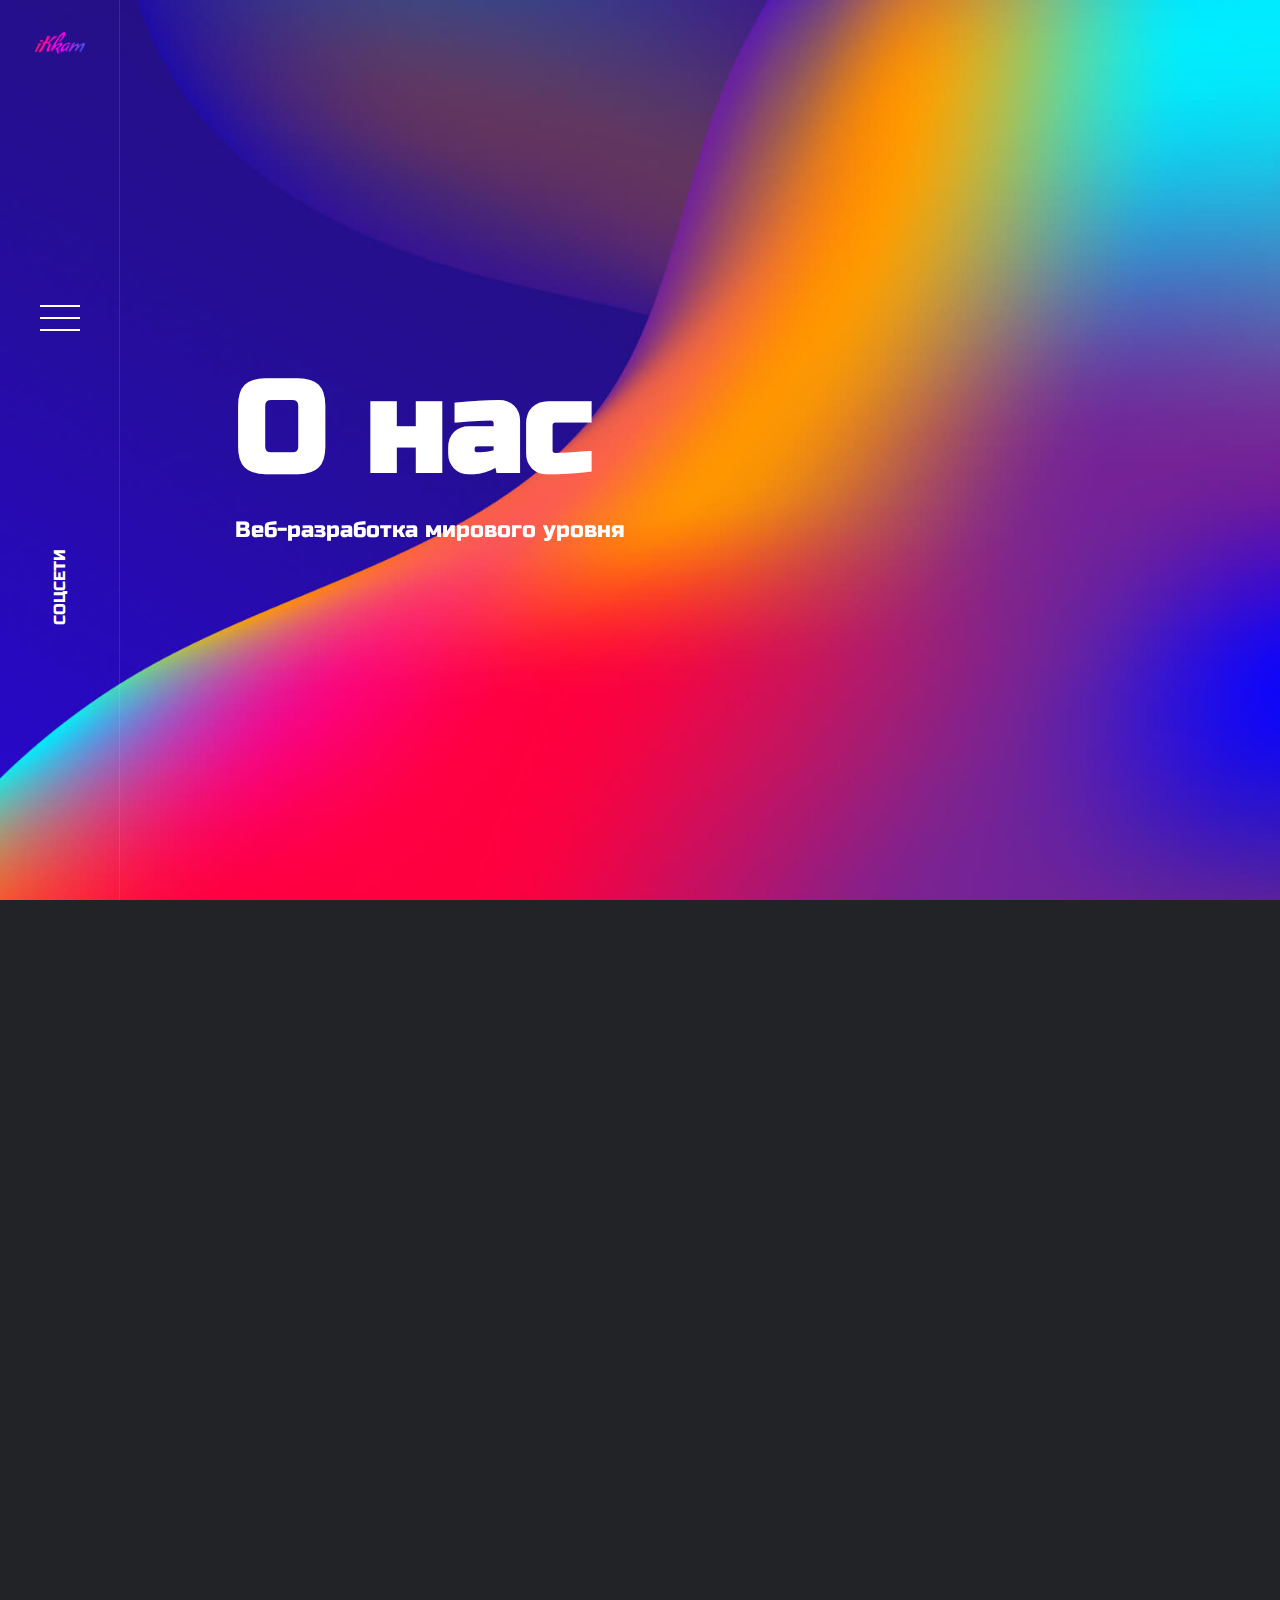
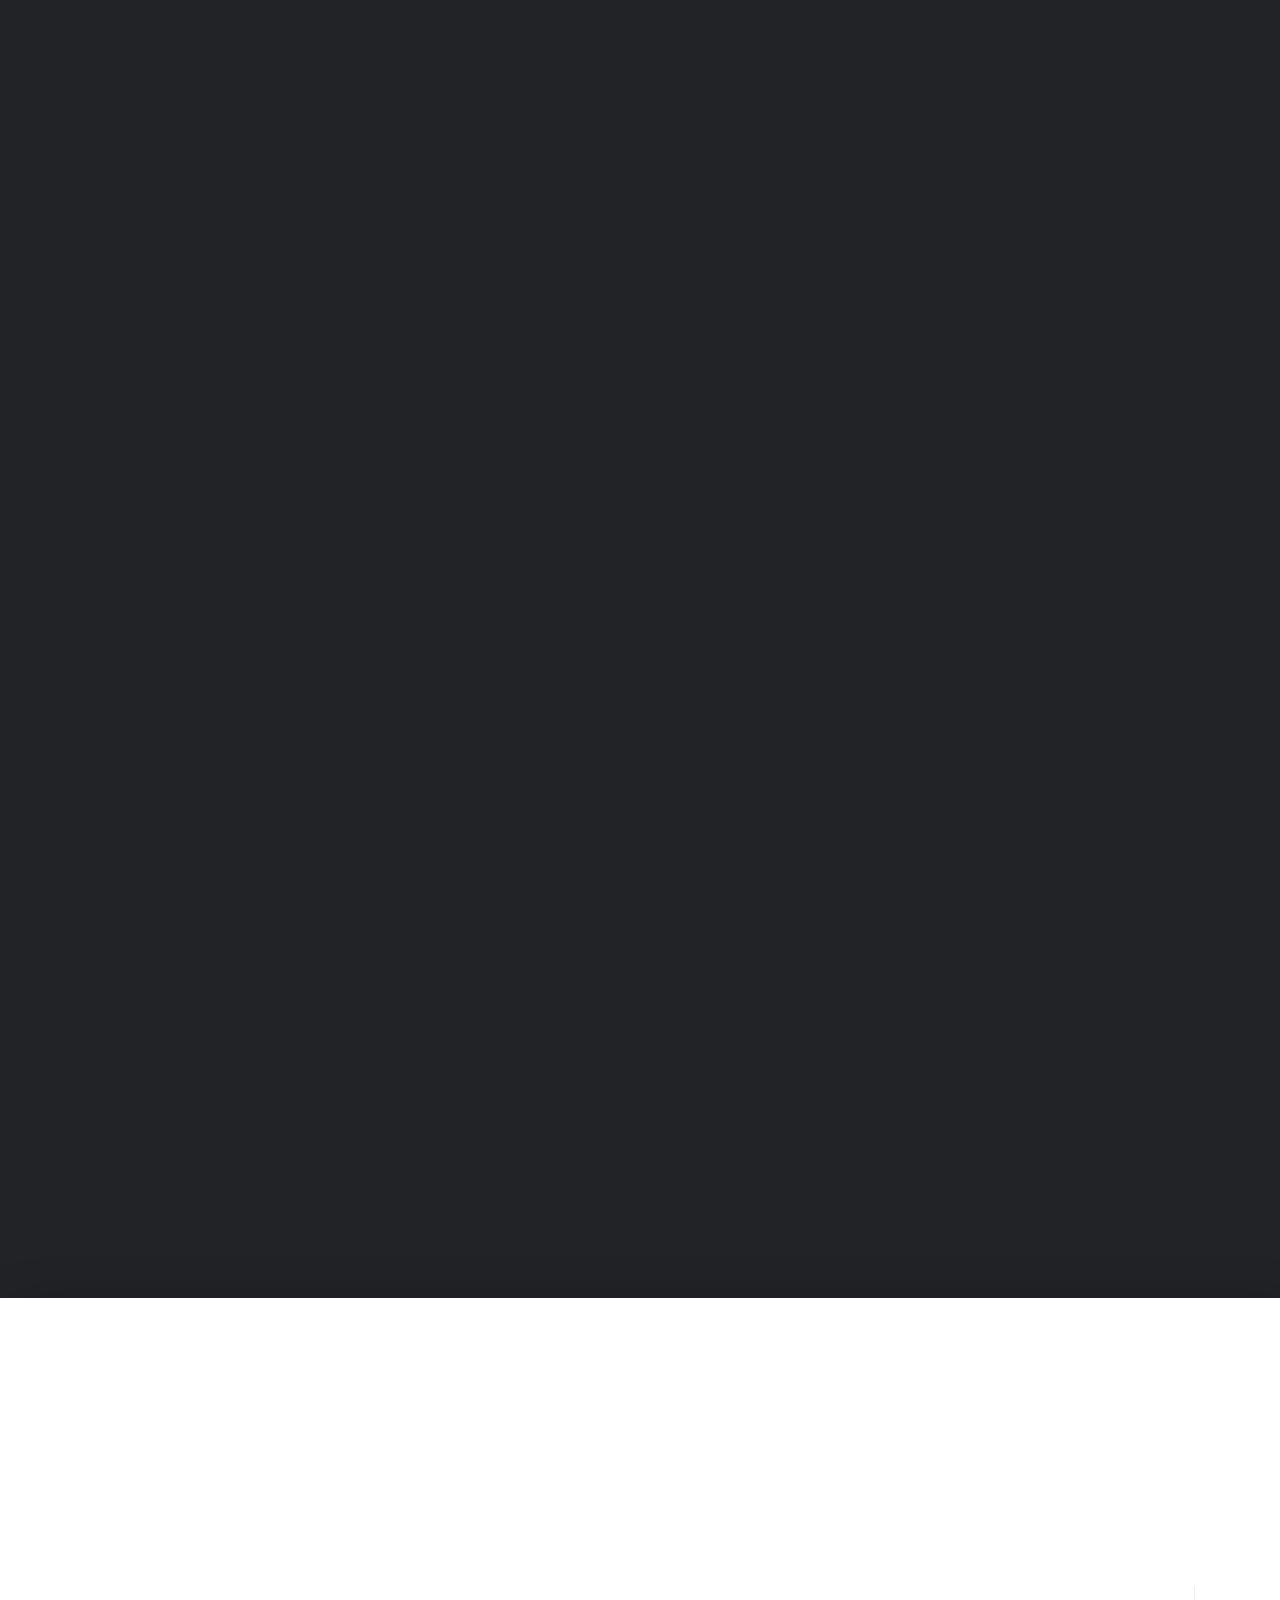
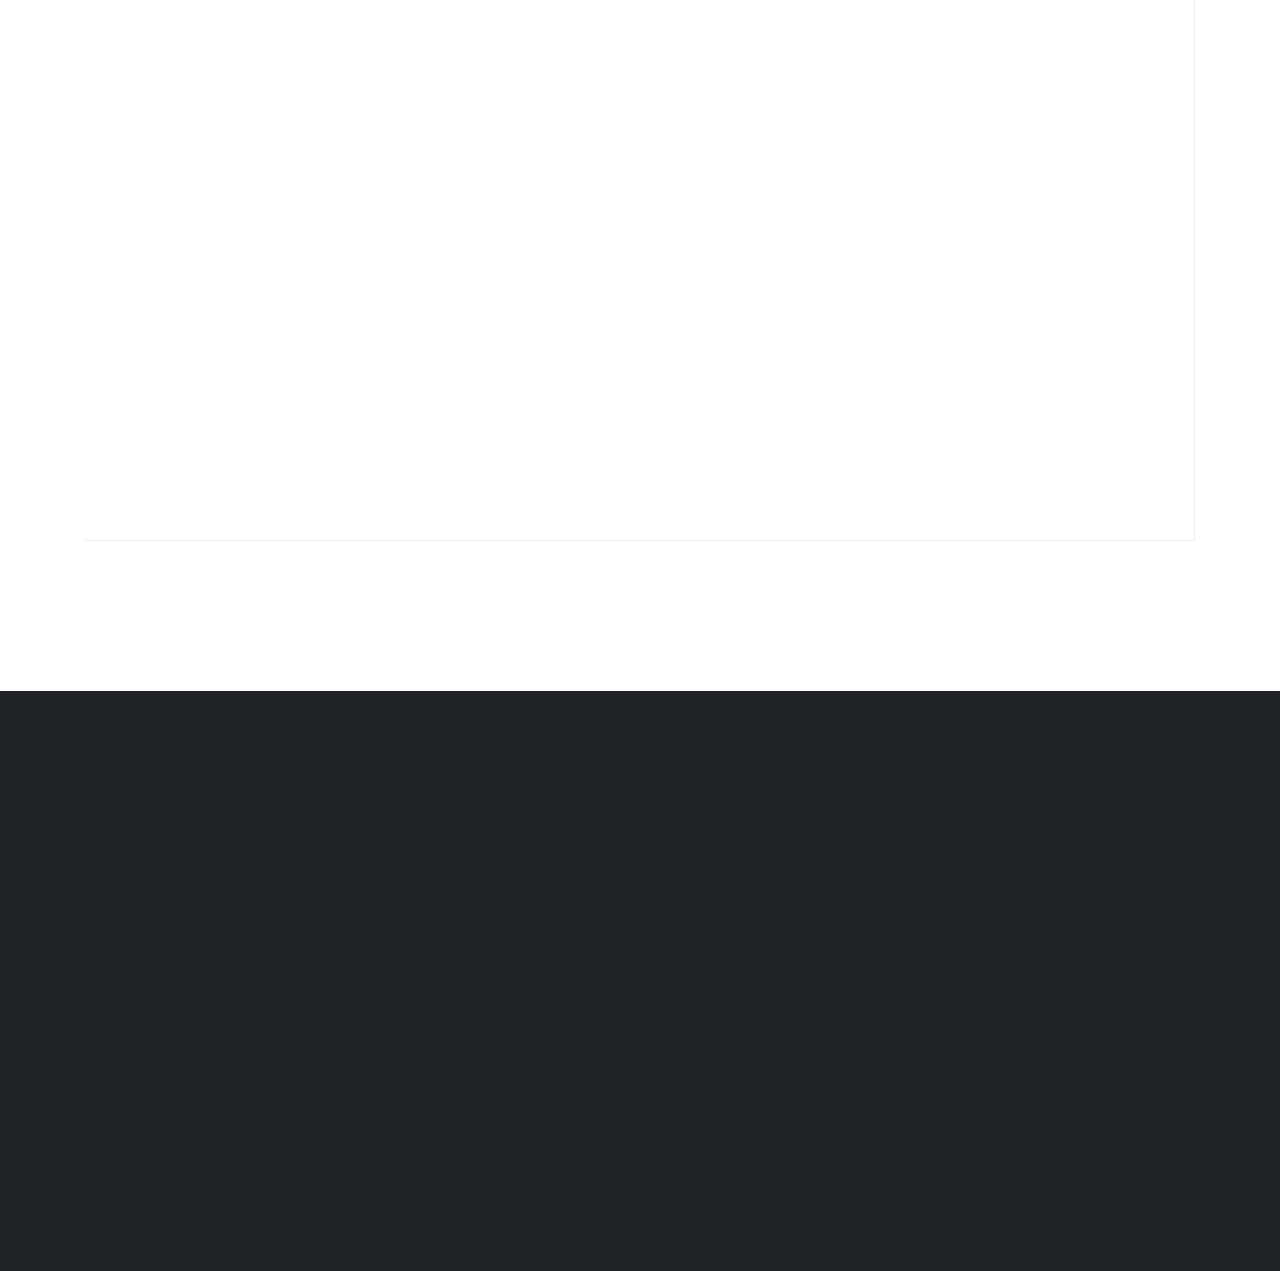
==== commit c3979169: "initial" ====
--- a/about.html
+++ b/about.html
@@ -5,7 +5,7 @@
     <meta name="viewport" content="width=device-width, initial-scale=1, shrink-to-fit=no">
     <meta name="format-detection" content="telephone=no">
     <meta name="theme-color" content="#75dab4" />
-    <title>Tourog | Creative Agensy for Digital Age</title>
+    <title>IKKAM | РАЗРАБОТКА ПРИЛОЖЕНИЙ ДЛЯ IOS И ANDROID</title>
     <meta name="author" content="Themezinho">
     <meta name="description" content="Tourog | Creative Agensy for Digital Age">
     <meta name="keywords" content="creative, works, showcase, portfolio, highlight, projects, modern, tourog, digital, studio, css, animation, transition, freelancers">
@@ -88,22 +88,7 @@
         </div>
     </div>
     <!-- end social-media -->
-    <div class="all-cases">
-        <div class="layer"> </div>
-        <!-- end layer -->
-        <div class="inner">
-            <ul>
-                <li><a href="#">Darkness</a></li>
-                <li><a href="#">Goddes</a></li>
-                <li><a href="#">Employee</a></li>
-                <li><a href="#">Berry</a></li>
-                <li><a href="#">Roosters</a></li>
-                <li><a href="#">Primero</a></li>
-            </ul>
-        </div>
-        <!-- end inner -->
-    </div>
-    <!-- end all-cases -->
+
     <main>
         <aside class="left-side">
             <div class="logo"> <a href="index.html"><img src="images/logo.png" alt="Image"></a> </div>
@@ -126,14 +111,12 @@
                 </div>
             </div>
             <!-- end hamburger -->
-            <div class="follow-us"> СОЦСЕТЫ </div>
+            <div class="follow-us"> СОЦСЕТИ </div>
             <!-- end follow-us -->
-            <div class="equalizer"> <span></span> <span></span> <span></span> <span></span> </div>
+            <div class="equalizer"> </div>
             <!-- end equalizer -->
         </aside>
         <!-- end left-side -->
-        <div class="all-cases-link"> <span>ВСЕ КЕЙСЫ</span> <b>+</b> </div>
-        <!-- end all-cases-link -->
         <header class="page-header">
             <div class="video-bg">
                 <img src="images/bg-main.jpg" alt="">
@@ -287,15 +270,13 @@
                     <!-- end col-5 -->
                     <div class="col-lg-12">
                         <ul>
-                            <li class="reveal-effect masker wow"> <img src="images/logo01.png" alt="Image"> </li>
-                            <li class="reveal-effect masker wow"> <img src="images/logo02.png" alt="Image"> </li>
-                            <li class="reveal-effect masker wow"> <img src="images/logo03.png" alt="Image"> </li>
-                            <li class="reveal-effect masker wow"> <img src="images/logo04.png" alt="Image"> </li>
-                            <li class="reveal-effect masker wow"> <img src="images/logo05.png" alt="Image"> </li>
-                            <li class="reveal-effect masker wow"> <img src="images/logo06.png" alt="Image"> </li>
-                            <li class="reveal-effect masker wow"> <img src="images/logo07.png" alt="Image"> </li>
-                            <li class="reveal-effect masker wow"> <img src="images/logo08.png" alt="Image"> </li>
-                            <li class="reveal-effect masker wow"> <img src="images/logo09.png" alt="Image"> </li>
+                            <li class="reveal-effect masker wow"> <img src="images/logo1.png" alt="Image"> </li>
+                            <li class="reveal-effect masker wow"> <img src="images/logo2.png" alt="Image"> </li>
+                            <li class="reveal-effect masker wow"> <img src="images/logo3.png" alt="Image"> </li>
+                            <li class="reveal-effect masker wow"> <img src="images/logo4.png" alt="Image"> </li>
+                            <li class="reveal-effect masker wow"> <img src="images/logo5.png" alt="Image"> </li>
+                            <li class="reveal-effect masker wow"> <img src="images/logo6.png" alt="Image"> </li>
+                            <li class="reveal-effect masker wow"> <img src="images/logo7.png" alt="Image"> </li>
                         </ul>
                     </div>
                     <!-- end col-7 -->
@@ -320,11 +301,11 @@
                     </ul>
                     <h6>РАССКАЖИТЕ О СВОЕМ ПРОЕКТЕ</h6>
                     <h2>Пишите нам, мы любим, когда нам пишут. Мы ответим на все ваши вопросы.</h2>
-                    <a href="#" class="link">Контакты</a>
+                    <a href="contact.html" class="link">Контакты</a>
                 </div>
                 <!-- end col-12 -->
                 <div class="col-12">
-                    <div class="footer-bar"> <span class="copyright">© 2020 Ikkam | All Rights Reserved</span> <span class="creation">Site created by <a href="#">Cameron Class</a></span> </div>
+                    <div class="footer-bar"> <span class="copyright">© 2020 Ikkam | All Rights Reserved</span> </div>
                     <!-- end footer-bar -->
                 </div>
                 <!-- end col-12 -->
--- a/scss/style.css
+++ b/scss/style.css
@@ -1,4 +1,4 @@
-@import url("https://fonts.googleapis.com/css?family=Fjalla+One|Poppins:300,400,600,800&display=swap");@import url("https://fonts.googleapis.com/css2?family=Russo+One&display=swap");*{outline:none !important}body{margin:0;padding:0;font-family:"Russo One", sans-serif;-webkit-font-smoothing:antialiased;text-rendering:optimizeLegibility;-moz-osx-font-smoothing:grayscale;background:#222327}img{max-width:100%}a{color:#222327;-webkit-transition:0.25s ease-in-out;-o-transition:0.25s ease-in-out;transition:0.25s ease-in-out}a:hover{text-decoration:underline;color:#222327}.overflow{overflow:hidden}@media (min-width: 1300px){.container{max-width:1340px}}main{width:100%;display:-webkit-box;display:-ms-flexbox;display:flex;-ms-flex-wrap:wrap;flex-wrap:wrap;position:relative;overflow:hidden;background:#222327}section{position:relative}aside{position:relative}input[type="text"]{max-width:100%;height:58px;border:1px solid #eee;padding:0 20px}input[type="email"]{max-width:100%;height:58px;border:1px solid #eee;padding:0 20px}input[type="search"]{max-width:100%;height:58px;border:1px solid #eee;padding:0 20px}input[type="password"]{max-width:100%;height:58px;border:1px solid #eee;padding:0 20px}input[type="submit"]{height:58px;border:none;background:#222327;color:#fff;padding:0 30px;font-weight:600;font-size:14px}button[type="submit"]{height:58px;border:none;background:#222327;color:#fff;padding:0 30px;font-weight:600;font-size:14px}textarea{max-width:100%;height:140px;border:1px solid #eee;padding:20px}.equalizer{width:26px;height:30px;cursor:pointer;position:relative}.equalizer span{background:#fff;width:2px;height:0px;bottom:0;left:0%;display:block;position:absolute;-webkit-transition:height 0.2s linear;-o-transition:height 0.2s linear;transition:height 0.2s linear}.equalizer span:nth-child(1){margin-left:8px}.equalizer span:nth-child(2){margin-left:16px}.equalizer span:nth-child(4){margin-left:24px}.equalizer.paused span{height:3px !important}.splitting .word,.splitting .char{display:inline-block}.splitting .char{position:relative}.animated .char{display:inline-block;-webkit-animation:texteffect 0.6s cubic-bezier(0.5, 0, 0.5, 1) both;animation:texteffect 0.6s cubic-bezier(0.5, 0, 0.5, 1) both;-webkit-animation-delay:calc(10ms * var(--char-index));animation-delay:calc(10ms * var(--char-index))}.odometer.odometer-auto-theme,.odometer.odometer-theme-car{padding:0}.odometer.odometer-auto-theme .odometer-digit,.odometer.odometer-theme-car .odometer-digit{padding:0}.odometer.odometer-auto-theme .odometer-digit .odometer-value,.odometer.odometer-theme-car .odometer-digit .odometer-value{text-indent:-5px}.odometer.odometer-auto-theme .odometer-digit .odometer-digit-inner,.odometer.odometer-theme-car .odometer-digit .odometer-digit-inner{left:0}.odometer.odometer-auto-theme .odometer-digit .odometer-value,.odometer.odometer-theme-car .odometer-digit .odometer-value{text-indent:0}.pagination{width:100%;float:left;margin:50px 0}.pagination .page-item{display:inline-block;margin-right:10px}.pagination .page-item .page-link{font-weight:600;border-radius:0 !important;font-size:13px;color:#222327;line-height:1;padding:15px 30px}.reveal-effect{float:left;position:relative}.reveal-effect>*{-webkit-animation-duration:1s;animation-duration:1s;-webkit-animation-fill-mode:forwards;animation-fill-mode:forwards;-webkit-animation-timing-function:cubic-bezier(0.785, 0.135, 0.15, 0.86);animation-timing-function:cubic-bezier(0.785, 0.135, 0.15, 0.86);position:relative}.reveal-effect>*{-webkit-animation-fill-mode:forwards;animation-fill-mode:forwards}.reveal-effect{-webkit-transition-property:-webkit-transform;transition-property:-webkit-transform;-o-transition-property:transform;transition-property:transform;transition-property:transform, -webkit-transform}.reveal-effect{-webkit-transition-duration:1.2s;-o-transition-duration:1.2s;transition-duration:1.2s;-webkit-transition-timing-function:cubic-bezier(0.25, 0.1, 0.25, 1);-o-transition-timing-function:cubic-bezier(0.25, 0.1, 0.25, 1);transition-timing-function:cubic-bezier(0.25, 0.1, 0.25, 1)}.reveal-effect.animated{-webkit-transform:translate(0, 0);-ms-transform:translate(0, 0);transform:translate(0, 0)}.reveal-effect.animated *{-webkit-animation-name:show-img-1;animation-name:show-img-1}.reveal-effect:after{-webkit-animation-fill-mode:forwards;animation-fill-mode:forwards;-webkit-animation-timing-function:cubic-bezier(0.785, 0.135, 0.15, 0.86);animation-timing-function:cubic-bezier(0.785, 0.135, 0.15, 0.86)}.reveal-effect:after{content:"";width:100%;height:100%;display:block;position:absolute;top:0;left:0}.reveal-effect:after{-webkit-transform-origin:left top;-ms-transform-origin:left top;transform-origin:left top;-webkit-transform:scale(0.05, 0);-ms-transform:scale(0.05, 0);transform:scale(0.05, 0);-webkit-animation-duration:1s;animation-duration:1s;-webkit-animation-fill-mode:forwards;animation-fill-mode:forwards;-webkit-animation-timing-function:cubic-bezier(0.785, 0.135, 0.15, 0.86);animation-timing-function:cubic-bezier(0.785, 0.135, 0.15, 0.86)}.reveal-effect.masker:after{background-color:#161619}.reveal-effect.animated:after{-webkit-animation-name:slide-bg-2;animation-name:slide-bg-2}.swiper-pagination .swiper-pagination-bullet{width:12px;height:12px;-webkit-transform:scale(0.4);-ms-transform:scale(0.4);transform:scale(0.4);background:#fff;opacity:1;border-radius:50%}.swiper-pagination .swiper-pagination-bullet:hover{-webkit-transition:box-shadow 0.3s ease;-webkit-transition:-webkit-box-shadow 0.3s ease;transition:-webkit-box-shadow 0.3s ease;-o-transition:box-shadow 0.3s ease;transition:box-shadow 0.3s ease;transition:box-shadow 0.3s ease, -webkit-box-shadow 0.3s ease;-webkit-transition:background-color 0.3s ease, -webkit-transform 0.3s ease;transition:background-color 0.3s ease, -webkit-transform 0.3s ease;-o-transition:background-color 0.3s ease, transform 0.3s ease;transition:background-color 0.3s ease, transform 0.3s ease;transition:background-color 0.3s ease, transform 0.3s ease, -webkit-transform 0.3s ease;-webkit-transform:scale(1);-webkit-box-shadow:0 0 0 2px rgba(255,255,255,0);box-shadow:0 0 0 2px rgba(255,255,255,0);border:2px solid #fff;background:none}.swiper-pagination .swiper-pagination-bullet-active{-webkit-transition:box-shadow 0.3s ease;-webkit-transition:-webkit-box-shadow 0.3s ease;transition:-webkit-box-shadow 0.3s ease;-o-transition:box-shadow 0.3s ease;transition:box-shadow 0.3s ease;transition:box-shadow 0.3s ease, -webkit-box-shadow 0.3s ease;-webkit-transition:background-color 0.3s ease, -webkit-transform 0.3s ease;transition:background-color 0.3s ease, -webkit-transform 0.3s ease;-o-transition:background-color 0.3s ease, transform 0.3s ease;transition:background-color 0.3s ease, transform 0.3s ease;transition:background-color 0.3s ease, transform 0.3s ease, -webkit-transform 0.3s ease;-webkit-transform:scale(1);-webkit-box-shadow:0 0 0 2px rgba(255,255,255,0);box-shadow:0 0 0 2px rgba(255,255,255,0);border:2px solid #fff;background:none}.preloader{width:100%;height:100%;display:-webkit-box;display:-ms-flexbox;display:flex;-ms-flex-wrap:wrap;flex-wrap:wrap;-ms-flex-line-pack:center;align-content:center;position:fixed;left:0;top:0;z-index:11;background:#75dab4;text-align:center;-webkit-transition:all 0.3s ease;-o-transition:all 0.3s ease;transition:all 0.3s ease;-o-transition-duration:500ms;transition-duration:500ms;-webkit-transition-duration:500ms;-o-transition-timing-function:cubic-bezier(0.86, 0, 0.07, 1);transition-timing-function:cubic-bezier(0.86, 0, 0.07, 1);-webkit-transition-timing-function:cubic-bezier(0.86, 0, 0.07, 1);overflow:hidden;-webkit-transition-delay:0.6s;-o-transition-delay:0.6s;transition-delay:0.6s}.preloader *{-webkit-transition:all 0.3s ease;-o-transition:all 0.3s ease;transition:all 0.3s ease;-o-transition-duration:500ms;transition-duration:500ms;-webkit-transition-duration:500ms;-o-transition-timing-function:cubic-bezier(0.86, 0, 0.07, 1);transition-timing-function:cubic-bezier(0.86, 0, 0.07, 1);-webkit-transition-timing-function:cubic-bezier(0.86, 0, 0.07, 1)}.preloader .layer{width:100%;height:100%;position:absolute;left:0;top:0;background:#1c1c1c;-webkit-transition-delay:0.3s;-o-transition-delay:0.3s;transition-delay:0.3s}.preloader .inner{display:inline-block;text-align:center;position:relative;z-index:2;margin:0 auto}.preloader .inner span{color:#fff;text-transform:uppercase;font-weight:600;font-size:13px}.preloader .inner figure{display:block;margin-bottom:20px;-webkit-transition-delay:0.1s;-o-transition-delay:0.1s;transition-delay:0.1s}.preloader .inner figure img{height:40px;-webkit-transform:translateX(-7px);-ms-transform:translateX(-7px);transform:translateX(-7px)}.page-loaded .preloader{left:-100%}.page-loaded .preloader .inner figure{opacity:0;-webkit-transform:scale(1.5);-ms-transform:scale(1.5);transform:scale(1.5)}.page-loaded .preloader .inner span{-webkit-transform:translateY(20px);-ms-transform:translateY(20px);transform:translateY(20px);opacity:0}.page-loaded .preloader .layer{left:-100%}.page-loaded .left-side{left:0;opacity:1}.page-loaded .slider{-webkit-filter:blur(0);filter:blur(0);-webkit-transform:scale(1);-ms-transform:scale(1);transform:scale(1)}.page-loaded .page-header{-webkit-filter:blur(0);filter:blur(0);-webkit-transform:scale(1);-ms-transform:scale(1);transform:scale(1)}.page-loaded .all-cases-link{right:15px}.page-transition{width:100%;height:100%;position:fixed;right:-100%;top:0;z-index:13;opacity:0;visibility:hidden;opacity:0;visibility:hidden;-webkit-transition:all 0.3s ease;-o-transition:all 0.3s ease;transition:all 0.3s ease;-o-transition-duration:500ms;transition-duration:500ms;-webkit-transition-duration:500ms;-o-transition-timing-function:cubic-bezier(0.86, 0, 0.07, 1);transition-timing-function:cubic-bezier(0.86, 0, 0.07, 1);-webkit-transition-timing-function:cubic-bezier(0.86, 0, 0.07, 1);background:#75dab4}.page-transition .layer{width:0;height:100%;position:absolute;right:0;top:0;background:#1c1c1c;-webkit-transition:all 0.3s ease;-o-transition:all 0.3s ease;transition:all 0.3s ease;-o-transition-duration:500ms;transition-duration:500ms;-webkit-transition-duration:500ms;-o-transition-timing-function:cubic-bezier(0.86, 0, 0.07, 1);transition-timing-function:cubic-bezier(0.86, 0, 0.07, 1);-webkit-transition-timing-function:cubic-bezier(0.86, 0, 0.07, 1);-webkit-transition-delay:0.3s;-o-transition-delay:0.3s;transition-delay:0.3s}.page-transition.active{opacity:1;visibility:visible;right:0}.page-transition.active .layer{width:100%}.site-navigation{width:100%;height:100vh;display:-webkit-box;display:-ms-flexbox;display:flex;-ms-flex-wrap:wrap;flex-wrap:wrap;-webkit-box-orient:vertical;-webkit-box-direction:normal;-ms-flex-direction:column;flex-direction:column;-webkit-box-pack:center;-ms-flex-pack:center;justify-content:center;position:fixed;right:-100%;top:0;z-index:9;opacity:0;visibility:hidden;-webkit-transition:all 0.3s ease;-o-transition:all 0.3s ease;transition:all 0.3s ease;-o-transition-duration:500ms;transition-duration:500ms;-webkit-transition-duration:500ms;-o-transition-timing-function:cubic-bezier(0.86, 0, 0.07, 1);transition-timing-function:cubic-bezier(0.86, 0, 0.07, 1);-webkit-transition-timing-function:cubic-bezier(0.86, 0, 0.07, 1);background:#75dab4;padding-left:90px}.site-navigation .layer{width:0;height:100%;position:absolute;right:0;top:0;background:#161619;-webkit-transition:all 0.3s ease;-o-transition:all 0.3s ease;transition:all 0.3s ease;-o-transition-duration:500ms;transition-duration:500ms;-webkit-transition-duration:500ms;-o-transition-timing-function:cubic-bezier(0.86, 0, 0.07, 1);transition-timing-function:cubic-bezier(0.86, 0, 0.07, 1);-webkit-transition-timing-function:cubic-bezier(0.86, 0, 0.07, 1);-webkit-transition-delay:0.3s;-o-transition-delay:0.3s;transition-delay:0.3s}.site-navigation .inner{position:relative;z-index:2;padding-left:100px;-webkit-transition:0.25s ease-in-out;-o-transition:0.25s ease-in-out;transition:0.25s ease-in-out;-webkit-transition-delay:0.7s;-o-transition-delay:0.7s;transition-delay:0.7s;opacity:0}.site-navigation .inner ul{margin:0;padding:0;-webkit-animation-duration:1s;animation-duration:1s}.site-navigation .inner ul li{display:block;margin:5px 0;padding:5px 0}.site-navigation .inner ul li ul{margin-top:0;margin-bottom:10px;display:none}.site-navigation .inner ul li ul li{display:block;margin:0}.site-navigation .inner ul li ul li a{font-size:26px}.site-navigation .inner ul li i{margin-left:20px;font-size:30px;color:#fff;display:inline-block;line-height:1;-webkit-transform:translateY(-5px);-ms-transform:translateY(-5px);transform:translateY(-5px);cursor:pointer}.site-navigation .inner ul li small{width:100%;display:block;color:#fff;opacity:0.7;letter-spacing:0.5px;font-size:11px;text-transform:uppercase;font-weight:600;-webkit-transform:translateY(-15px);-ms-transform:translateY(-15px);transform:translateY(-15px)}.site-navigation .inner ul li a{font-size:50px;display:inline-block;font-weight:800;color:#fff;-webkit-transition:0.25s ease-in-out;-o-transition:0.25s ease-in-out;transition:0.25s ease-in-out}.site-navigation .inner ul li a:hover{color:#75dab4;text-decoration:none}.site-navigation.active{opacity:1;visibility:visible;right:0}.site-navigation.active .layer{width:100%}.site-navigation.active .inner{opacity:1}.section-title{font-family:"Russo One", sans-serif;margin-bottom:80px;line-height:1.4;font-size:3.2vw;letter-spacing:2px}.first-offer{position:absolute;width:100%;height:auto;top:45%;left:200px;-webkit-transform:translateY(-50%);-ms-transform:translateY(-50%);transform:translateY(-50%);color:white}.btn-offer{padding:10px 50px;font-size:20px;background-color:#fff;border-radius:1px;display:inline-block}.btn-offer:hover{color:white;text-decoration:none;background-color:#75dab4}.social-media{width:100%;height:100%;display:-webkit-box;display:-ms-flexbox;display:flex;-ms-flex-wrap:wrap;flex-wrap:wrap;-webkit-box-orient:vertical;-webkit-box-direction:normal;-ms-flex-direction:column;flex-direction:column;-webkit-box-pack:center;-ms-flex-pack:center;justify-content:center;-webkit-box-align:center;-ms-flex-align:center;align-items:center;position:fixed;right:-100%;top:0;z-index:3;background:#75dab4;opacity:0;visibility:hidden;-webkit-transition:all 0.3s ease;-o-transition:all 0.3s ease;transition:all 0.3s ease;-o-transition-duration:500ms;transition-duration:500ms;-webkit-transition-duration:500ms;-o-transition-timing-function:cubic-bezier(0.86, 0, 0.07, 1);transition-timing-function:cubic-bezier(0.86, 0, 0.07, 1);-webkit-transition-timing-function:cubic-bezier(0.86, 0, 0.07, 1)}.social-media .layer{width:0;height:100%;position:absolute;right:0;top:0;background:#161619;-webkit-transition:all 0.3s ease;-o-transition:all 0.3s ease;transition:all 0.3s ease;-o-transition-duration:500ms;transition-duration:500ms;-webkit-transition-duration:500ms;-o-transition-timing-function:cubic-bezier(0.86, 0, 0.07, 1);transition-timing-function:cubic-bezier(0.86, 0, 0.07, 1);-webkit-transition-timing-function:cubic-bezier(0.86, 0, 0.07, 1);-webkit-transition-delay:0.3s;-o-transition-delay:0.3s;transition-delay:0.3s}.social-media .inner{position:relative;z-index:2;padding-left:100px;-webkit-transition:0.25s ease-in-out;-o-transition:0.25s ease-in-out;transition:0.25s ease-in-out;-webkit-transition-delay:0.7s;-o-transition-delay:0.7s;transition-delay:0.7s;opacity:0;text-align:center;width:100%}.social-media .inner h5{font-size:3vw;font-weight:600;color:#fff;margin-bottom:50px}.social-media .inner ul{display:block;margin:0;padding:0}.social-media .inner ul li{font-size:2vw;display:inline-block;margin:0 40px;padding:0;list-style:none}.social-media .inner ul li a{color:#fff}.social-media .inner ul li a:hover{color:#75dab4;text-decoration:none}.social-media.active{opacity:1;visibility:visible;right:0}.social-media.active .layer{width:100%}.social-media.active .inner{opacity:1}.all-cases{width:100%;height:100%;display:-webkit-box;display:-ms-flexbox;display:flex;-ms-flex-wrap:wrap;flex-wrap:wrap;-webkit-box-orient:vertical;-webkit-box-direction:normal;-ms-flex-direction:column;flex-direction:column;-webkit-box-pack:center;-ms-flex-pack:center;justify-content:center;-webkit-box-align:center;-ms-flex-align:center;align-items:center;position:fixed;right:-100%;top:0;z-index:3;background:#75dab4;opacity:0;visibility:hidden;-webkit-transition:all 0.3s ease;-o-transition:all 0.3s ease;transition:all 0.3s ease;-o-transition-duration:500ms;transition-duration:500ms;-webkit-transition-duration:500ms;-o-transition-timing-function:cubic-bezier(0.86, 0, 0.07, 1);transition-timing-function:cubic-bezier(0.86, 0, 0.07, 1);-webkit-transition-timing-function:cubic-bezier(0.86, 0, 0.07, 1)}.all-cases .layer{width:0;height:100%;position:absolute;right:0;top:0;background:#161619;-webkit-transition:all 0.3s ease;-o-transition:all 0.3s ease;transition:all 0.3s ease;-o-transition-duration:500ms;transition-duration:500ms;-webkit-transition-duration:500ms;-o-transition-timing-function:cubic-bezier(0.86, 0, 0.07, 1);transition-timing-function:cubic-bezier(0.86, 0, 0.07, 1);-webkit-transition-timing-function:cubic-bezier(0.86, 0, 0.07, 1);-webkit-transition-delay:0.3s;-o-transition-delay:0.3s;transition-delay:0.3s}.all-cases .inner{position:relative;z-index:2;padding-left:220px;-webkit-transition:0.25s ease-in-out;-o-transition:0.25s ease-in-out;transition:0.25s ease-in-out;-webkit-transition-delay:0.7s;-o-transition-delay:0.7s;transition-delay:0.7s;opacity:0;width:100%}.all-cases .inner ul{display:block;max-height:500px;overflow-y:scroll;margin:0;padding:0}.all-cases .inner ul li{font-size:8vw;font-weight:800;margin:0;padding:0;list-style:none}.all-cases .inner ul li a{-webkit-text-stroke-width:1px;-webkit-text-stroke-color:#fff;color:transparent}.all-cases .inner ul li a:hover{color:#fff;text-decoration:none}.all-cases.active{opacity:1;visibility:visible;right:0}.all-cases.active .layer{width:100%}.all-cases.active .inner{opacity:1}.all-cases-link{position:absolute;right:-100%;top:20px;z-index:5;-webkit-transition:all 0.3s ease;-o-transition:all 0.3s ease;transition:all 0.3s ease;-o-transition-duration:500ms;transition-duration:500ms;-webkit-transition-duration:500ms;-o-transition-timing-function:cubic-bezier(0.86, 0, 0.07, 1);transition-timing-function:cubic-bezier(0.86, 0, 0.07, 1);-webkit-transition-timing-function:cubic-bezier(0.86, 0, 0.07, 1);-webkit-transition-delay:1s;-o-transition-delay:1s;transition-delay:1s}.all-cases-link span{color:#fff;font-family:"Russo One", sans-serif;margin-right:10px}.all-cases-link b{width:40px;height:40px;line-height:44px;font-size:25px;font-weight:300;display:inline-block;background:#fff;color:#222327;text-align:center;border-radius:50%;cursor:pointer}.all-cases-link b:hover{background:#75dab4;text-decoration:none;color:#fff}.left-side{width:120px;height:100vh;display:-webkit-box;display:-ms-flexbox;display:flex;-webkit-box-orient:vertical;-webkit-box-direction:normal;-ms-flex-direction:column;flex-direction:column;position:absolute;left:-100%;top:0;z-index:10;text-align:center;border-right:1px solid rgba(255,255,255,0.1);padding:30px 0;-webkit-transition:all 0.3s ease;-o-transition:all 0.3s ease;transition:all 0.3s ease;-o-transition-duration:500ms;transition-duration:500ms;-webkit-transition-duration:500ms;-o-transition-timing-function:cubic-bezier(0.86, 0, 0.07, 1);transition-timing-function:cubic-bezier(0.86, 0, 0.07, 1);-webkit-transition-timing-function:cubic-bezier(0.86, 0, 0.07, 1);-webkit-transition-delay:1s;-o-transition-delay:1s;transition-delay:1s;opacity:0}.left-side .logo{display:inline-block;margin-bottom:auto}.left-side .logo img{width:50px}.left-side .hamburger{margin:auto}.left-side .follow-us{width:100px;font-family:"Russo One", sans-serif;color:#fff;text-align:center;-webkit-transform:rotate(-90deg);-ms-transform:rotate(-90deg);transform:rotate(-90deg);margin:auto;cursor:pointer}.left-side .equalizer{margin:auto;margin-bottom:0}.slider{width:100%;height:100vh;display:-webkit-box;display:-ms-flexbox;display:flex;-ms-flex-wrap:wrap;flex-wrap:wrap;position:relative;z-index:2;-webkit-transition:all 0.3s ease;-o-transition:all 0.3s ease;transition:all 0.3s ease;-o-transition-duration:500ms;transition-duration:500ms;-webkit-transition-duration:500ms;-o-transition-timing-function:cubic-bezier(0.86, 0, 0.07, 1);transition-timing-function:cubic-bezier(0.86, 0, 0.07, 1);-webkit-transition-timing-function:cubic-bezier(0.86, 0, 0.07, 1);-webkit-transform:scale(1.2);-ms-transform:scale(1.2);transform:scale(1.2);-webkit-filter:blur(20px);filter:blur(20px);-webkit-transition-delay:0.8s;-o-transition-delay:0.8s;transition-delay:0.8s}.slider .swiper-container{width:100%;height:100vh;display:-webkit-box;display:-ms-flexbox;display:flex;-ms-flex-wrap:wrap;flex-wrap:wrap;overflow:visible}.slider .swiper-container .swiper-slide{background-size:cover;background-position:center;overflow:hidden}.slider .swiper-container .swiper-slide video{min-width:100%;min-height:100%;position:absolute;left:50%;top:50%;-webkit-transform:translate(-50%, -50%);-ms-transform:translate(-50%, -50%);transform:translate(-50%, -50%);opacity:0.6}.slider .gallery-top{height:100%;width:100%;background:#222327}.slider .gallery-thumbs{width:calc(100% - 240px);display:-webkit-box;display:-ms-flexbox;display:flex;-ms-flex-wrap:wrap;flex-wrap:wrap;margin:0 120px;padding-bottom:30px;z-index:9;position:absolute;bottom:30%;right:0;height:auto;color:#fff}.slider .gallery-thumbs .swiper-slide{width:90%;height:100%;opacity:0.4;text-align:center;-webkit-filter:blur(3px);filter:blur(3px)}.slider .gallery-thumbs .swiper-slide span{margin-left:50%;-webkit-transform:translateX(-50%);-ms-transform:translateX(-50%);transform:translateX(-50%);float:left;font-size:3vw;line-height:5vw;font-weight:800}.slider .gallery-thumbs .swiper-slide a{display:none;font-size:13px;color:#fff;font-family:"Russo One", sans-serif;padding-bottom:5px;position:relative}.slider .gallery-thumbs .swiper-slide a:before{content:"";width:20px;height:2px;background:#fff;position:absolute;left:0;bottom:0;-webkit-transition:0.25s ease-in-out;-o-transition:0.25s ease-in-out;transition:0.25s ease-in-out}.slider .gallery-thumbs .swiper-slide a:hover{text-decoration:none}.slider .gallery-thumbs .swiper-slide a:hover:before{width:100%}.slider .gallery-thumbs .swiper-slide-active{width:100%;opacity:1;-webkit-transform:scale(1.4);-ms-transform:scale(1.4);transform:scale(1.4);-webkit-filter:blur(0px);filter:blur(0px)}.slider .gallery-thumbs .swiper-slide-active span{font-size:4vw}.slider .gallery-thumbs .swiper-slide-active a{display:inline-block}.slider .swiper-button-prev{height:auto;position:absolute;left:auto;top:auto;right:100px;bottom:30px;font-family:"Russo One", sans-serif;color:#fff;background:none;font-size:14px}.slider .swiper-button-next{height:auto;position:absolute;left:auto;top:auto;right:30px;bottom:30px;font-family:"Russo One", sans-serif;color:#fff;background:none;font-size:14px}.slider .slide-progress{width:33%;display:-webkit-box;display:-ms-flexbox;display:flex;-ms-flex-wrap:nowrap;flex-wrap:nowrap;position:absolute;left:50%;bottom:30px;margin-left:-110px;z-index:3;text-align:center}.slider .slide-progress span{display:inline-block;color:#fff;font-family:"Russo One", sans-serif;font-size:14px}.slider .slide-progress .swiper-pagination{width:160px;height:2px;margin:auto 10px;display:inline-block;position:static;background:rgba(255,255,255,0.3)}.slider .slide-progress .swiper-pagination .swiper-pagination-progressbar-fill{background:#fff}.video-hero{width:100%;height:100vh;display:-webkit-box;display:-ms-flexbox;display:flex;-ms-flex-wrap:wrap;flex-wrap:wrap;-webkit-box-align:center;-ms-flex-align:center;align-items:center;position:relative}.video-hero .video-bg{width:100%;height:100%;position:absolute;left:0;top:0;overflow:hidden;background:#222327}.video-hero .video-bg video{min-width:100%;min-height:100%;position:absolute;left:50%;top:50%;-webkit-transform:translate(-50%, -50%);-ms-transform:translate(-50%, -50%);transform:translate(-50%, -50%);opacity:0.6}.video-hero .video-bg img{width:100%;height:100%;-o-object-fit:cover;object-fit:cover}.video-hero .inner{width:100%;display:block;text-align:center;position:relative;z-index:2}.video-hero .inner span{width:100%;float:left;font-size:8vw;line-height:5vw;font-weight:800;color:#fff;margin-bottom:30px}.video-hero .inner a{font-size:19px;color:#fff;font-family:"Russo One", sans-serif;padding-bottom:5px;position:relative;border-bottom:2px solid #fff;padding-bottom:4px}.video-hero .inner a:hover{text-decoration:none;color:#75dab4}.carousel-hero{width:100%;height:100vh;display:-webkit-box;display:-ms-flexbox;display:flex;-ms-flex-wrap:wrap;flex-wrap:wrap;position:relative}.carousel-hero .carousel-slider{width:100%;display:-webkit-box;display:-ms-flexbox;display:flex;-ms-flex-wrap:wrap;flex-wrap:wrap;overflow:hidden}.carousel-hero .carousel-slider .swiper-slide{display:-webkit-box;display:-ms-flexbox;display:flex;-ms-flex-wrap:wrap;flex-wrap:wrap;-webkit-box-align:center;-ms-flex-align:center;align-items:center;margin:0;background-size:cover;background-position:center}.carousel-hero .carousel-slider .swiper-slide.swiper-slide-active{-webkit-box-shadow:0 0 50px rgba(0,0,0,0.5);box-shadow:0 0 50px rgba(0,0,0,0.5);z-index:3}.carousel-hero .carousel-slider .swiper-slide.swiper-slide-active .inner{opacity:1}.carousel-hero .carousel-slider .swiper-slide.swiper-slide-active:after{opacity:0.4}.carousel-hero .carousel-slider .swiper-slide:after{content:"";width:100%;height:100%;position:absolute;left:0;top:0;background:#222327;opacity:0.7}.carousel-hero .carousel-slider .swiper-slide .inner{width:100%;display:block;text-align:center;color:#fff;position:relative;z-index:2;opacity:0;-webkit-transition:0.25s ease-in-out;-o-transition:0.25s ease-in-out;transition:0.25s ease-in-out}.carousel-hero .carousel-slider .swiper-slide .inner h2{width:100%;float:left;font-size:4vw;line-height:5vw;font-weight:800;color:#fff;margin-bottom:10px}.carousel-hero .carousel-slider .swiper-slide .inner a{font-size:19px;color:#fff;font-family:"Russo One", sans-serif;padding-bottom:5px;position:relative;border-bottom:2px solid #fff;padding-bottom:4px}.carousel-hero .carousel-slider .swiper-slide .inner a:hover{text-decoration:none;color:#75dab4}.carousel-hero .swiper-button-prev{height:auto;position:absolute;left:auto;top:auto;right:120px;bottom:30px;font-family:"Russo One", sans-serif;color:#fff;background:none}.carousel-hero .swiper-button-next{height:auto;position:absolute;left:auto;top:auto;right:40px;bottom:30px;font-family:"Russo One", sans-serif;color:#fff;background:none}.carousel-hero .slide-progress{width:220px;display:-webkit-box;display:-ms-flexbox;display:flex;-ms-flex-wrap:wrap;flex-wrap:wrap;position:absolute;left:50%;bottom:30px;margin-left:-110px;z-index:3;text-align:center}.carousel-hero .slide-progress span{display:inline-block;color:#fff;font-family:"Russo One", sans-serif;font-size:14px}.carousel-hero .slide-progress .swiper-pagination{width:160px;height:2px;margin:auto 10px;display:inline-block;position:static;background:rgba(255,255,255,0.3)}.carousel-hero .slide-progress .swiper-pagination .swiper-pagination-progressbar-fill{background:#fff}.page-header{width:100%;height:100vh;display:-webkit-box;display:-ms-flexbox;display:flex;-ms-flex-wrap:wrap;flex-wrap:wrap;-webkit-box-orient:vertical;-webkit-box-direction:normal;-ms-flex-direction:column;flex-direction:column;-webkit-box-pack:center;-ms-flex-pack:center;justify-content:center;background:#161619;position:relative;-webkit-transition:all 0.3s ease;-o-transition:all 0.3s ease;transition:all 0.3s ease;-o-transition-duration:500ms;transition-duration:500ms;-webkit-transition-duration:500ms;-o-transition-timing-function:cubic-bezier(0.86, 0, 0.07, 1);transition-timing-function:cubic-bezier(0.86, 0, 0.07, 1);-webkit-transition-timing-function:cubic-bezier(0.86, 0, 0.07, 1);-webkit-transform:scale(1.2);-ms-transform:scale(1.2);transform:scale(1.2);-webkit-filter:blur(20px);filter:blur(20px);-webkit-transition-delay:0.8s;-o-transition-delay:0.8s;transition-delay:0.8s}.page-header .video-bg{width:100%;height:100%;position:absolute;left:0;top:0;overflow:hidden}.page-header .video-bg video{min-width:100%;min-height:100%;position:absolute;left:50%;top:50%;-webkit-transform:translate(-50%, -50%);-ms-transform:translate(-50%, -50%);transform:translate(-50%, -50%);opacity:0.2}.page-header .video-bg img{width:100%;height:100%;-o-object-fit:cover;object-fit:cover}.page-header .inner{width:100%;padding-left:220px;position:relative;z-index:2}.page-header .inner h1{color:#fff;font-weight:800;font-size:10vw;letter-spacing:0px}.page-header .inner p{margin:0;color:#fff;font-size:22px;font-weight:300;letter-spacing:0px}.intro{width:100%;display:-webkit-box;display:-ms-flexbox;display:flex;-ms-flex-wrap:wrap;flex-wrap:wrap;padding:150px 0;color:#fff;background:#161619}.intro .col-lg-7{padding-left:10%}.intro h6{font-weight:600;text-transform:uppercase;font-size:19px}.intro h6:after{content:"";width:70px;height:1px;background:#fff;display:inline-block;margin-left:15px;margin-bottom:7px}.intro b{font-size:120px;line-height:1;font-family:"Russo One", sans-serif;float:left;font-weight:400;margin-right:20px}.intro h4{font-weight:600}.intro p{font-size:20px;font-weight:300;margin-bottom:35px}.intro small{display:block;opacity:0.7;margin-bottom:50px}.intro a{color:#fff;font-size:17px;border-bottom:1px solid #75dab4;padding-bottom:5px}.intro a:hover{border-color:#fff}.intro-image{width:100%;display:-webkit-box;display:-ms-flexbox;display:flex;-ms-flex-wrap:wrap;flex-wrap:wrap;padding-bottom:150px;position:relative}.intro-image:before{content:"";width:100%;height:100px;background:#161619;position:absolute;left:0;top:0}.intro-image.light:before{background:#fff}.intro-image .office-slider{width:100%;display:-webkit-box;display:-ms-flexbox;display:flex;-ms-flex-wrap:wrap;flex-wrap:wrap;background:#222327;position:relative;overflow:hidden}.intro-image figure{width:100%;display:block;margin:0;position:relative}.intro-image figure img{width:100%;opacity:0.7}.intro-image figure figcaption{position:absolute;left:0;bottom:0;padding:20px;line-height:1}.intro-image figure figcaption h6{font-size:13px;color:#fff;font-weight:600}.process{width:100%;display:-webkit-box;display:-ms-flexbox;display:flex;-ms-flex-wrap:wrap;flex-wrap:wrap;margin-bottom:150px;color:#fff;text-align:center}.process .odometer{font-family:"Russo One", sans-serif;font-size:5vw;line-height:1}.process .symbol{width:100%;display:block;font-size:12px}.process small{width:80%;display:block;border-top:1px solid rgba(255,255,255,0.1);padding-top:30px;margin:20px 10%;font-weight:600}.icon-content-block{width:100%;display:-webkit-box;display:-ms-flexbox;display:flex;-ms-flex-wrap:wrap;flex-wrap:wrap;text-align:center;color:#fff;background:#222327}.icon-content-block .container{position:relative;z-index:2}.icon-content-block .content-block{width:100%;display:block;margin:0;padding:50px 30px;position:relative;-webkit-transition:0.25s ease-in-out;-o-transition:0.25s ease-in-out;transition:0.25s ease-in-out}.icon-content-block .content-block.selected{background:#161619;-webkit-box-shadow:15px 15px 30px rgba(0,0,0,0.3);box-shadow:15px 15px 30px rgba(0,0,0,0.3)}.icon-content-block .content-block.selected:before{content:"";width:50%;height:50%;position:absolute;right:-25px;bottom:-30px;z-index:-1;background:url(../images/dot-pattern.png) right;background-size:10px}.icon-content-block .content-block figure{width:100%;display:block;margin-bottom:40px}.icon-content-block .content-block figure img{height:75px}.icon-content-block .content-block h6{display:block;font-weight:600;letter-spacing:0.5px;margin-bottom:10px}.icon-content-block .content-block ul{margin:0;padding:0}.icon-content-block .content-block ul li{padding:3px 0;opacity:0.7;list-style:none;font-weight:300}.text-content-block{width:100%;display:-webkit-box;display:-ms-flexbox;display:flex;-ms-flex-wrap:wrap;flex-wrap:wrap;padding:150px 0;background:#fff}.text-content-block .col-md-4{margin:20px 0}.text-content-block .section-title{margin-bottom:30px}.text-content-block h5{font-size:20px;font-weight:300;line-height:1.5;padding-right:20%;margin-bottom:70px}.text-content-block small{font-size:40px;font-weight:800;margin-bottom:-20px;opacity:0.1;display:block}.text-content-block h6{font-size:20px;font-family:"Russo One", sans-serif}.text-content-block p{padding-right:20%;margin-bottom:0;line-height:1.5}.testimonials{width:100%;display:-webkit-box;display:-ms-flexbox;display:flex;-ms-flex-wrap:wrap;flex-wrap:wrap;margin-top:150px;color:#fff;background:#161619;position:relative}.testimonials:before{content:"";width:100%;height:50px;background:#222327;position:absolute;left:0;top:0}.testimonials .section-title{margin-bottom:0}.testimonials .testimonials-slider{width:80%;display:-webkit-box;display:-ms-flexbox;display:flex;-ms-flex-wrap:wrap;flex-wrap:wrap;overflow:hidden;position:relative}.testimonials .swiper-pagination{width:100px;right:80px;left:auto;bottom:115px;text-align:right}.testimonials .swiper-pagination-bullet{background:#222327}.testimonials .swiper-pagination-bullet:hover{border-color:#222327}.testimonials .swiper-pagination-bullet-active{border-color:#222327;background:none}.testimonials .testimonial{width:100%;display:-webkit-box;display:-ms-flexbox;display:flex;-ms-flex-wrap:wrap;flex-wrap:wrap;padding:100px 80px;background:#75dab4;color:#222327}.testimonials .testimonial blockquote{font-size:21px;line-height:1.7;font-weight:300;padding-bottom:30px;margin-bottom:30px;border-bottom:1px solid rgba(0,0,0,0.2)}.testimonials .testimonial .reviewer{width:100%;display:-webkit-box;display:-ms-flexbox;display:flex;-ms-flex-wrap:wrap;flex-wrap:wrap}.testimonials .testimonial .reviewer img{width:50px;height:50px;border-radius:50%;margin-right:15px;float:left}.testimonials .testimonial .reviewer .reviewer-infos{width:calc(100% - 65px);float:left}.testimonials .testimonial .reviewer h6{display:block;font-weight:600}.testimonials .testimonial .reviewer small{display:block}.team{width:100%;display:-webkit-box;display:-ms-flexbox;display:flex;-ms-flex-wrap:wrap;flex-wrap:wrap;padding-top:150px;padding-bottom:100px;color:#fff;background:#161619;position:relative;z-index:2}.team:before{content:"";width:100%;height:100px;position:absolute;left:0;bottom:0;background:#fff}.team .reveal-effect.masker:after{background:#222327}.team h5{font-size:20px;font-weight:300;line-height:1.5}.team figure{width:100%;display:-webkit-box;display:-ms-flexbox;display:flex;-ms-flex-wrap:wrap;flex-wrap:wrap;position:relative;margin-bottom:-100px}.team figure:hover ul{opacity:1;visibility:visible}.team figure img{width:100%}.team figure figcaption{display:block;color:#222327;margin-top:20px}.team figure figcaption h6{display:block;font-weight:600}.team figure figcaption small{display:block;opacity:0.5}.team figure ul{width:80%;display:-webkit-box;display:-ms-flexbox;display:flex;margin:10%;padding:0;background:#fff;position:absolute;left:0;bottom:60px;-webkit-transition:0.25s ease-in-out;-o-transition:0.25s ease-in-out;transition:0.25s ease-in-out;opacity:0;visibility:hidden;-webkit-box-shadow:0 0 20px rgba(0,0,0,0.1);box-shadow:0 0 20px rgba(0,0,0,0.1)}.team figure ul li{-webkit-box-flex:1;-ms-flex:1;flex:1;margin:0;padding:10px 0;list-style:none;text-align:center;border-right:1px solid #eee}.team figure ul li:last-child{border-right:0}.team figure ul li a{color:#222327;font-size:13px;padding:5px}.team figure ul li a:hover{color:#75dab4}.works{width:100%;display:-webkit-box;display:-ms-flexbox;display:flex;-ms-flex-wrap:wrap;flex-wrap:wrap;padding:150px 0;background:#222327;color:#fff}.works ul{width:100%;display:-webkit-box;display:-ms-flexbox;display:flex;-ms-flex-wrap:wrap;flex-wrap:wrap;margin:-60px 0;padding:0;position:relative;z-index:2}.works ul li{width:33.33333%;display:inline-block;margin:0;padding:0;list-style:none;padding:60px}.works ul li:nth-child(2n+2){margin-top:100px}.works ul li:nth-child(3n+3){margin-top:40px}.works ul li figure{width:100%;display:block;margin-bottom:30px;position:relative;z-index:2;background:#222327;-webkit-transition:0.25s ease-in-out;-o-transition:0.25s ease-in-out;transition:0.25s ease-in-out}.works ul li figure:hover{-webkit-box-shadow:15px 15px 30px rgba(0,0,0,0.3);box-shadow:15px 15px 30px rgba(0,0,0,0.3);-webkit-transform:translateY(-10px);-ms-transform:translateY(-10px);transform:translateY(-10px)}.works ul li figure:hover:before{opacity:1}.works ul li figure:before{content:"";width:90%;height:30%;position:absolute;right:-25px;bottom:-30px;z-index:-1;background:url(../images/dot-pattern.png) right;background-size:10px;opacity:0;-webkit-transition:0.25s ease-in-out;-o-transition:0.25s ease-in-out;transition:0.25s ease-in-out}.works ul li figure a{width:100%;background:#222327;display:block;position:relative;z-index:2}.works ul li figure a img{width:100%}.works ul li h3{font-weight:600;margin-bottom:5px;font-size:26px;letter-spacing:-1px}.works ul li small{display:block;font-family:"Russo One", sans-serif;opacity:0.7}.case-study{width:100%;display:-webkit-box;display:-ms-flexbox;display:flex;-ms-flex-wrap:wrap;flex-wrap:wrap;padding:150px 0;background:#fff}.case-study h6{font-weight:600;margin-top:30px}.case-study h5{font-family:"Russo One", sans-serif;font-size:5vw;text-align:center;margin-top:50px;text-transform:uppercase}.case-study p{margin-bottom:20px;line-height:1.5}.case-study figure{width:100%;display:block;margin-bottom:30px}.case-study figure img{width:100%}.case-study figure video{width:100%}.case-study .container-fluid{margin-top:80px;padding-left:30px;padding-right:30px}.blog{width:100%;display:-webkit-box;display:-ms-flexbox;display:flex;-ms-flex-wrap:wrap;flex-wrap:wrap;padding:100px 0;background:#fff}.blog .col-lg-9{padding-right:60px}.blog .sidebar{width:100%;float:left;display:-webkit-box;display:-ms-flexbox;display:flex;-ms-flex-wrap:wrap;flex-wrap:wrap;padding:50px 0}.blog .sidebar .widget{width:100%;display:block;border-left:1px solid #eee;margin-bottom:40px;padding-left:30px;padding-bottom:10px}.blog .sidebar .widget .title{display:block;font-weight:800;font-size:19px;padding:15px 0;position:relative}.blog .sidebar .widget .title:before{content:"";width:1px;height:100%;background:#222327;position:absolute;left:-31px;top:0}.blog .sidebar .widget p{margin:0}.blog .sidebar .widget form{width:100%}.blog .sidebar .widget form input[type="text"]{width:100%;margin-bottom:10px}.blog .sidebar .widget .categories{width:100%;margin:0;padding:0}.blog .sidebar .widget .categories li{display:-webkit-box;display:-ms-flexbox;display:flex;-ms-flex-wrap:wrap;flex-wrap:wrap;margin:4px 0;padding:0;list-style:none}.blog .sidebar .widget .categories li span{width:20px;height:20px;line-height:20px;background:#ccc;color:#fff;margin-right:15px;margin-left:0;text-align:center;font-size:11px;font-weight:600}.blog .sidebar .widget .categories li a{color:#222327;margin-left:0;font-weight:600}.blog .sidebar .widget .tags{width:100%;display:block;margin-bottom:0;padding:0}.blog .sidebar .widget .tags li{display:inline-block;list-style:none;margin-bottom:5px}.blog .sidebar .widget .tags li a{font-weight:600;font-size:11px;background:#222327;color:#fff;line-height:1;padding:3px 6px}.blog .sidebar .widget .tags li a:hover{color:#75dab4;text-decoration:none}.blog .sidebar .widget .mini-works{width:100%;display:-webkit-box;display:-ms-flexbox;display:flex;-ms-flex-wrap:wrap;flex-wrap:wrap;margin:0;padding:0}.blog .sidebar .widget .mini-works li{width:33.3333%;display:inline-block;margin:0;padding:4px;list-style:none}.blog .post{width:100%;float:left;display:-webkit-box;display:-ms-flexbox;display:flex;-ms-flex-wrap:wrap;flex-wrap:wrap;-webkit-box-align:center;-ms-flex-align:center;align-items:center;margin:50px 0}.blog .post.single{position:relative}.blog .post.single .post-image{width:100%;margin-bottom:50px}.blog .post.single .post-content{width:100%;padding:0 60px}.blog .post.single .post-content .post-title{font-size:4vw;line-height:1.4}.blog .post:nth-child(even){position:relative}.blog .post:nth-child(even) .post-image{-webkit-box-ordinal-group:3;-ms-flex-order:2;order:2}.blog .post:nth-child(even) .post-image:before{right:auto;left:-25px}.blog .post:nth-child(even) .post-content{-webkit-box-ordinal-group:2;-ms-flex-order:1;order:1;padding-right:60px;padding-left:0;text-align:right}.blog .post .post-image{width:45%;margin:0;position:relative;-webkit-box-shadow:15px 15px 30px rgba(0,0,0,0.1);box-shadow:15px 15px 30px rgba(0,0,0,0.1)}.blog .post .post-image img{position:relative;width:100%}.blog .post .post-image:before{content:"";width:90%;height:60%;position:absolute;right:-25px;bottom:-30px;z-index:0;background:url(../images/dot-pattern.png) right;background-size:10px;-webkit-transition:0.25s ease-in-out;-o-transition:0.25s ease-in-out;transition:0.25s ease-in-out;opacity:0.2}.blog .post .post-content{width:55%;padding-left:60px}.blog .post .post-content h5{font-weight:600;margin-top:30px}.blog .post .post-content ul{margin-bottom:30px;padding-left:20px}.blog .post .post-content ul li{margin:0}.blog .post .post-content .social-share{width:100%;float:left;padding:0;margin-bottom:40px;text-align:center}.blog .post .post-content .social-share li{float:left;margin-right:5px;padding:0;list-style:none}.blog .post .post-content .social-share li.facebook a{background:#475993}.blog .post .post-content .social-share li.twitter a{background:#76a9ea}.blog .post .post-content .social-share li.google-plus a{background:#f34a38}.blog .post .post-content .social-share li.linkedin a{background:#0077b7}.blog .post .post-content .social-share li.youtube a{background:#f61c0d}.blog .post .post-content .social-share li a{width:44px;height:44px;line-height:44px;float:left;background:#222327;color:#fff;border:none;border-radius:0}.blog .post .post-content .image-left{width:40%;float:left;margin-right:30px;margin-bottom:30px;margin-top:20px}.blog .post .post-content .image-full{width:100%;display:block;margin:30px 0}.blog .post .post-content .post-date{width:100%;display:block;margin-bottom:10px;text-transform:uppercase;opacity:0.5}.blog .post .post-content .post-title{width:100%;display:block;margin-bottom:20px;font-size:3vw;font-weight:800}.blog .post .post-content .post-title a{color:#161619}.blog .post .post-content .post-title a:hover{color:#75dab4;text-decoration:none}.blog .post .post-content .post-author{width:100%;display:block;margin-bottom:20px}.blog .post .post-content .post-author img{width:50px;height:50px;display:inline-block;margin-right:15px;border-radius:50%}.blog .post .post-content .post-author span{display:inline-block;color:#a7a7a7}.blog .post .post-content .post-author span a{color:#222327;font-size:15px}.blog .post .post-content .post-author span a:hover{color:#222327}.blog .post .post-content .post-categories{width:100%;display:block;margin-bottom:30px;padding:0}.blog .post .post-content .post-categories li{display:inline-block;list-style:none}.blog .post .post-content .post-categories li a{font-weight:600;font-size:11px;background:#222327;color:#fff;line-height:1;padding:3px 6px}.blog .post .post-content .post-categories li a:hover{color:#75dab4;text-decoration:none}.blog .post .post-content .post-link{font-family:"Russo One", sans-serif;border-bottom:2px solid #222327;padding-bottom:5px}.blog .post .post-content .post-link:hover{color:#75dab4;text-decoration:none}.clients{width:100%;display:-webkit-box;display:-ms-flexbox;display:flex;-ms-flex-wrap:wrap;flex-wrap:wrap;padding:150px 0;background:#fff;-webkit-box-shadow:15px 15px 50px rgba(0,0,0,0.3);box-shadow:15px 15px 50px rgba(0,0,0,0.3)}.clients ul{width:100%;display:-webkit-box;display:-ms-flexbox;display:flex;-ms-flex-wrap:wrap;flex-wrap:wrap;margin:0;padding:0;border-right:1px solid #eee;border-bottom:1px solid #eee}.clients ul li{width:25%;margin:0;padding:40px;list-style:none;border-left:1px solid #eee;border-top:1px solid #eee}.contact{width:100%;display:-webkit-box;display:-ms-flexbox;display:flex;-ms-flex-wrap:wrap;flex-wrap:wrap;padding:150px 0;background:#fff}.contact h6{font-weight:600;margin-top:30px}.contact address{display:block}.contact address p{margin:0}.contact address a{text-decoration:underline}.contact .contact-form{width:100%;display:block}.contact .contact-form #contact{display:block}.contact .contact-form #contact .form-group{display:block;position:relative;margin-bottom:35px}.contact .contact-form #contact .form-group span{width:100%;line-height:58px;position:absolute;left:0;top:0;padding:0 20px;z-index:0;-webkit-transition:0.25s ease-in-out;-o-transition:0.25s ease-in-out;transition:0.25s ease-in-out}.contact .contact-form #contact .form-group span.label-up{font-size:13px;line-height:16px;top:-20px;font-weight:600}.contact .contact-form #contact .form-group input[type="text"]{width:400px;background:none;position:relative;z-index:2}.contact .contact-form #contact .form-group input:focus+span{font-size:13px;line-height:16px;top:-20px;font-weight:600}.contact .contact-form #contact .form-group textarea{width:500px;background:none;position:relative;z-index:2}.contact .contact-form #contact .form-group textarea:focus+span{font-size:13px;line-height:16px;top:-20px;font-weight:600}.contact .contact-form #contact .form-group label.error{width:100%;color:red;margin-top:5px;margin-bottom:0;font-weight:600;font-size:13px}.contact .contact-form #success,.contact .contact-form #error{display:none;float:left}.contact .contact-form #error{background:red;color:#fff}.contact .contact-form #success{background:green;color:#fff}.contact .contact-form .alert{border:none;border-radius:0;padding:20px 30px}.contact .map{width:80%;height:400px;display:block;background:#222327}.contact .map iframe{width:100%;height:100%;border:none}.footer{width:100%;position:fixed;left:0;bottom:0;z-index:-1;display:-webkit-box;display:-ms-flexbox;display:flex;-ms-flex-wrap:wrap;flex-wrap:wrap;padding-top:100px;color:#fff;background:url(../images/footer-bg.png) top center no-repeat;background-size:80% auto}.footer ul{margin:0;padding:0;float:right}.footer ul li{display:inline-block;margin-left:10px}.footer ul li a{color:#fff;font-size:13px}.footer ul li a:hover{color:#75dab4}.footer h6{font-family:"Russo One", sans-serif;font-size:2vw;margin-bottom:20px}.footer h2{font-size:4vw;font-weight:300;line-height:1.3;margin-bottom:50px;opacity:0.7}.footer .link{color:#fff;font-size:17px;border-bottom:1px solid #75dab4;padding-bottom:5px}.footer .link:hover{border-color:#fff;text-decoration:none}.footer .footer-bar{width:100%;display:-webkit-box;display:-ms-flexbox;display:flex;-ms-flex-wrap:wrap;flex-wrap:wrap;margin-top:100px;padding:50px 0;border-top:1px solid rgba(255,255,255,0.1);font-size:13px}.footer .footer-bar .copyright{margin:0}.footer .footer-bar .creation{margin-left:auto}.footer .footer-bar .creation a{color:#fff;text-decoration:underline}.footer .footer-bar .creation a:hover{text-decoration:none;color:#75dab4}@media only screen and (max-width: 991px), only screen and (max-device-width: 991px){.section-title{font-size:8vw;margin-bottom:50px}.page-header .inner{padding-left:160px}.all-cases .inner{padding-left:160px}.social-media .inner ul li{font-size:4vw}.all-cases .inner ul li{font-size:10vw}.works{padding:80px 0}.works ul li{width:50%}.slider .gallery-thumbs .swiper-slide-active span{width:100%;font-size:7vw;line-height:9vw}.intro .col-lg-7{padding-left:15px;margin-top:50px}.text-content-block{padding:80px 0}.intro-image{padding-bottom:80px}.icon-content-block .col-lg-3:nth-child(3){margin-top:0}.icon-content-block .content-block{padding:30px 20px}.process{margin-bottom:80px}.process .col-lg-3:first-child{margin-bottom:40px}.process .odometer{font-size:8vw}.testimonials{margin-top:80px}.testimonials:before{display:none}.testimonials .col-lg-6:first-child{-webkit-box-ordinal-group:3;-ms-flex-order:2;order:2}.testimonials .col-lg-6:last-child{-webkit-box-ordinal-group:2;-ms-flex-order:1;order:1}.testimonials .testimonials-slider{margin-top:40px;width:100%}.testimonials .swiper-pagination{bottom:65px}.testimonials .testimonial{padding:50px 80px}.testimonials .section-title{margin-top:80px}.team{padding:80px 0}.team:before{display:none}.team .col{width:33.33333%;-ms-flex-preferred-size:auto;flex-basis:auto;-webkit-box-flex:inherit;-ms-flex-positive:inherit;flex-grow:inherit}.team figure{margin:30px 0}.team figure figcaption{color:#fff}.team h5{margin-bottom:40px;margin-top:0}.intro{padding:80px 0}.clients{padding:80px 0}.blog{padding:30px 0}.blog .col-lg-9{padding-right:15px}.contact{padding:80px 0}.contact .map{width:100%;margin:50px 0}.contact .contact-form{margin-top:30px}.footer h6{font-size:26px}.footer ul{width:100%;float:left;margin-bottom:30px}.footer ul li{margin-left:0;margin-right:10px}}@media only screen and (max-width: 767px), only screen and (max-device-width: 767px){.section-title{font-size:9vw;margin-bottom:40px}.slider .gallery-thumbs{width:100%;margin:0}.page-header .inner{padding-left:80px}.page-header .inner p{font-size:17px;padding-right:10%}.all-cases .inner{padding-left:100px}.all-cases .inner ul li{font-size:13vw}.site-navigation .inner{padding-left:0}.site-navigation .inner ul li{line-height:1}.site-navigation .inner ul li a{font-size:34px}.site-navigation .inner ul li i{font-size:20px;margin-left:13px}.site-navigation .inner ul li small{display:none}.site-navigation .inner ul li ul{margin-top:10px}.site-navigation .inner ul li ul li a{font-size:22px}.left-side{width:80px;border-right:none}.left-side .follow-us{display:none}.slide-progress{display:none}.all-cases-link{right:15px}.swiper-button-next{right:20px}.swiper-button-prev{right:90px}.icon-content-block .col-lg-3:nth-child(3){margin:50px 0}.icon-content-block .content-block{padding:0}.icon-content-block .content-block.selected{background:none;-webkit-box-shadow:none;box-shadow:none}.icon-content-block .content-block.selected:before{display:none}.testimonials .testimonial{padding:70px 50px}.testimonials .swiper-pagination{bottom:85px}.team .col{width:50%}.works ul li{width:100%}.works ul li:nth-child(2n+2){margin-top:0}.works ul li:nth-child(3n+3){margin-top:0}.clients ul li{padding:30px 20px;width:50%}.clients ul li:last-child{display:none}.blog .post .post-image{width:100%;margin-bottom:40px}.blog .post .post-content{width:100%;padding:0 !important}.blog .post:nth-child(even){text-align:left}.blog .post:nth-child(even) .post-image{-webkit-box-ordinal-group:2;-ms-flex-order:1;order:1}.blog .post:nth-child(even) .post-content{-webkit-box-ordinal-group:3;-ms-flex-order:2;order:2;text-align:left}.blog .post .post-content .post-title{font-size:7vw}.blog .post.single .post-content .post-title{font-size:8vw}.footer h2{font-size:7vw}.footer h2 br{display:none}.footer .footer-bar .creation{width:100%;display:block;margin-top:5px}.first-offer{left:80px;width:75%}.first-offer h1{font-size:20px}.first-offer h3{font-size:18px}.first-offer p{font-size:14px}}@-webkit-keyframes texteffect{0%{-webkit-transform:translateY(50%);transform:translateY(50%);opacity:0}100%{-webkit-transform:translateY(0);transform:translateY(0);opacity:1}}@keyframes texteffect{0%{-webkit-transform:translateY(50%);transform:translateY(50%);opacity:0}100%{-webkit-transform:translateY(0);transform:translateY(0);opacity:1}}@keyframes texteffect{0%{-webkit-transform:translateY(50%);transform:translateY(50%);opacity:0}100%{-webkit-transform:translateY(0);transform:translateY(0);opacity:1}}@-webkit-keyframes show-img-1{0%,
+@import url("https://fonts.googleapis.com/css?family=Fjalla+One|Poppins:300,400,600,800&display=swap");@import url("https://fonts.googleapis.com/css2?family=Russo+One&display=swap");*{outline:none !important}body{margin:0;padding:0;font-family:"Russo One", sans-serif;-webkit-font-smoothing:antialiased;text-rendering:optimizeLegibility;-moz-osx-font-smoothing:grayscale;background:#222327}img{max-width:100%}a{color:#222327;-webkit-transition:0.25s ease-in-out;-o-transition:0.25s ease-in-out;transition:0.25s ease-in-out}a:hover{text-decoration:underline;color:#222327}.overflow{overflow:hidden}@media (min-width: 1300px){.container{max-width:1340px}}main{width:100%;display:-webkit-box;display:-ms-flexbox;display:flex;-ms-flex-wrap:wrap;flex-wrap:wrap;position:relative;overflow:hidden;background:#222327}section{position:relative}aside{position:relative}input[type="text"]{max-width:100%;height:58px;border:1px solid #eee;padding:0 20px}input[type="email"]{max-width:100%;height:58px;border:1px solid #eee;padding:0 20px}input[type="search"]{max-width:100%;height:58px;border:1px solid #eee;padding:0 20px}input[type="password"]{max-width:100%;height:58px;border:1px solid #eee;padding:0 20px}input[type="submit"]{height:58px;border:none;background:#222327;color:#fff;padding:0 30px;font-weight:600;font-size:14px}button[type="submit"]{height:58px;border:none;background:#222327;color:#fff;padding:0 30px;font-weight:600;font-size:14px}textarea{max-width:100%;height:140px;border:1px solid #eee;padding:20px}.equalizer{width:26px;height:30px;cursor:pointer;position:relative}.equalizer span{background:#fff;width:2px;height:0px;bottom:0;left:0%;display:block;position:absolute;-webkit-transition:height 0.2s linear;-o-transition:height 0.2s linear;transition:height 0.2s linear}.equalizer span:nth-child(1){margin-left:8px}.equalizer span:nth-child(2){margin-left:16px}.equalizer span:nth-child(4){margin-left:24px}.equalizer.paused span{height:3px !important}.splitting .word,.splitting .char{display:inline-block}.splitting .char{position:relative}.animated .char{display:inline-block;-webkit-animation:texteffect 0.6s cubic-bezier(0.5, 0, 0.5, 1) both;animation:texteffect 0.6s cubic-bezier(0.5, 0, 0.5, 1) both;-webkit-animation-delay:calc(10ms * var(--char-index));animation-delay:calc(10ms * var(--char-index))}.odometer.odometer-auto-theme,.odometer.odometer-theme-car{padding:0}.odometer.odometer-auto-theme .odometer-digit,.odometer.odometer-theme-car .odometer-digit{padding:0}.odometer.odometer-auto-theme .odometer-digit .odometer-value,.odometer.odometer-theme-car .odometer-digit .odometer-value{text-indent:-5px}.odometer.odometer-auto-theme .odometer-digit .odometer-digit-inner,.odometer.odometer-theme-car .odometer-digit .odometer-digit-inner{left:0}.odometer.odometer-auto-theme .odometer-digit .odometer-value,.odometer.odometer-theme-car .odometer-digit .odometer-value{text-indent:0}.pagination{width:100%;float:left;margin:50px 0}.pagination .page-item{display:inline-block;margin-right:10px}.pagination .page-item .page-link{font-weight:600;border-radius:0 !important;font-size:13px;color:#222327;line-height:1;padding:15px 30px}.reveal-effect{float:left;position:relative}.reveal-effect>*{-webkit-animation-duration:1s;animation-duration:1s;-webkit-animation-fill-mode:forwards;animation-fill-mode:forwards;-webkit-animation-timing-function:cubic-bezier(0.785, 0.135, 0.15, 0.86);animation-timing-function:cubic-bezier(0.785, 0.135, 0.15, 0.86);position:relative}.reveal-effect>*{-webkit-animation-fill-mode:forwards;animation-fill-mode:forwards}.reveal-effect{-webkit-transition-property:-webkit-transform;transition-property:-webkit-transform;-o-transition-property:transform;transition-property:transform;transition-property:transform, -webkit-transform}.reveal-effect{-webkit-transition-duration:1.2s;-o-transition-duration:1.2s;transition-duration:1.2s;-webkit-transition-timing-function:cubic-bezier(0.25, 0.1, 0.25, 1);-o-transition-timing-function:cubic-bezier(0.25, 0.1, 0.25, 1);transition-timing-function:cubic-bezier(0.25, 0.1, 0.25, 1)}.reveal-effect.animated{-webkit-transform:translate(0, 0);-ms-transform:translate(0, 0);transform:translate(0, 0)}.reveal-effect.animated *{-webkit-animation-name:show-img-1;animation-name:show-img-1}.reveal-effect:after{-webkit-animation-fill-mode:forwards;animation-fill-mode:forwards;-webkit-animation-timing-function:cubic-bezier(0.785, 0.135, 0.15, 0.86);animation-timing-function:cubic-bezier(0.785, 0.135, 0.15, 0.86)}.reveal-effect:after{content:"";width:100%;height:100%;display:block;position:absolute;top:0;left:0}.reveal-effect:after{-webkit-transform-origin:left top;-ms-transform-origin:left top;transform-origin:left top;-webkit-transform:scale(0.05, 0);-ms-transform:scale(0.05, 0);transform:scale(0.05, 0);-webkit-animation-duration:1s;animation-duration:1s;-webkit-animation-fill-mode:forwards;animation-fill-mode:forwards;-webkit-animation-timing-function:cubic-bezier(0.785, 0.135, 0.15, 0.86);animation-timing-function:cubic-bezier(0.785, 0.135, 0.15, 0.86)}.reveal-effect.masker:after{background-color:#161619}.reveal-effect.animated:after{-webkit-animation-name:slide-bg-2;animation-name:slide-bg-2}.swiper-pagination .swiper-pagination-bullet{width:12px;height:12px;-webkit-transform:scale(0.4);-ms-transform:scale(0.4);transform:scale(0.4);background:#fff;opacity:1;border-radius:50%}.swiper-pagination .swiper-pagination-bullet:hover{-webkit-transition:box-shadow 0.3s ease;-webkit-transition:-webkit-box-shadow 0.3s ease;transition:-webkit-box-shadow 0.3s ease;-o-transition:box-shadow 0.3s ease;transition:box-shadow 0.3s ease;transition:box-shadow 0.3s ease, -webkit-box-shadow 0.3s ease;-webkit-transition:background-color 0.3s ease, -webkit-transform 0.3s ease;transition:background-color 0.3s ease, -webkit-transform 0.3s ease;-o-transition:background-color 0.3s ease, transform 0.3s ease;transition:background-color 0.3s ease, transform 0.3s ease;transition:background-color 0.3s ease, transform 0.3s ease, -webkit-transform 0.3s ease;-webkit-transform:scale(1);-webkit-box-shadow:0 0 0 2px rgba(255,255,255,0);box-shadow:0 0 0 2px rgba(255,255,255,0);border:2px solid #fff;background:none}.swiper-pagination .swiper-pagination-bullet-active{-webkit-transition:box-shadow 0.3s ease;-webkit-transition:-webkit-box-shadow 0.3s ease;transition:-webkit-box-shadow 0.3s ease;-o-transition:box-shadow 0.3s ease;transition:box-shadow 0.3s ease;transition:box-shadow 0.3s ease, -webkit-box-shadow 0.3s ease;-webkit-transition:background-color 0.3s ease, -webkit-transform 0.3s ease;transition:background-color 0.3s ease, -webkit-transform 0.3s ease;-o-transition:background-color 0.3s ease, transform 0.3s ease;transition:background-color 0.3s ease, transform 0.3s ease;transition:background-color 0.3s ease, transform 0.3s ease, -webkit-transform 0.3s ease;-webkit-transform:scale(1);-webkit-box-shadow:0 0 0 2px rgba(255,255,255,0);box-shadow:0 0 0 2px rgba(255,255,255,0);border:2px solid #fff;background:none}.preloader{width:100%;height:100%;display:-webkit-box;display:-ms-flexbox;display:flex;-ms-flex-wrap:wrap;flex-wrap:wrap;-ms-flex-line-pack:center;align-content:center;position:fixed;left:0;top:0;z-index:11;background:#75dab4;text-align:center;-webkit-transition:all 0.3s ease;-o-transition:all 0.3s ease;transition:all 0.3s ease;-o-transition-duration:500ms;transition-duration:500ms;-webkit-transition-duration:500ms;-o-transition-timing-function:cubic-bezier(0.86, 0, 0.07, 1);transition-timing-function:cubic-bezier(0.86, 0, 0.07, 1);-webkit-transition-timing-function:cubic-bezier(0.86, 0, 0.07, 1);overflow:hidden;-webkit-transition-delay:0.6s;-o-transition-delay:0.6s;transition-delay:0.6s}.preloader *{-webkit-transition:all 0.3s ease;-o-transition:all 0.3s ease;transition:all 0.3s ease;-o-transition-duration:500ms;transition-duration:500ms;-webkit-transition-duration:500ms;-o-transition-timing-function:cubic-bezier(0.86, 0, 0.07, 1);transition-timing-function:cubic-bezier(0.86, 0, 0.07, 1);-webkit-transition-timing-function:cubic-bezier(0.86, 0, 0.07, 1)}.preloader .layer{width:100%;height:100%;position:absolute;left:0;top:0;background:#1c1c1c;-webkit-transition-delay:0.3s;-o-transition-delay:0.3s;transition-delay:0.3s}.preloader .inner{display:inline-block;text-align:center;position:relative;z-index:2;margin:0 auto}.preloader .inner span{color:#fff;text-transform:uppercase;font-weight:600;font-size:13px}.preloader .inner figure{display:block;margin-bottom:20px;-webkit-transition-delay:0.1s;-o-transition-delay:0.1s;transition-delay:0.1s}.preloader .inner figure img{height:40px;-webkit-transform:translateX(-7px);-ms-transform:translateX(-7px);transform:translateX(-7px)}.page-loaded .preloader{left:-100%}.page-loaded .preloader .inner figure{opacity:0;-webkit-transform:scale(1.5);-ms-transform:scale(1.5);transform:scale(1.5)}.page-loaded .preloader .inner span{-webkit-transform:translateY(20px);-ms-transform:translateY(20px);transform:translateY(20px);opacity:0}.page-loaded .preloader .layer{left:-100%}.page-loaded .left-side{left:0;opacity:1}.page-loaded .slider{-webkit-filter:blur(0);filter:blur(0);-webkit-transform:scale(1);-ms-transform:scale(1);transform:scale(1)}.page-loaded .page-header{-webkit-filter:blur(0);filter:blur(0);-webkit-transform:scale(1);-ms-transform:scale(1);transform:scale(1)}.page-loaded .all-cases-link{right:15px}.page-transition{width:100%;height:100%;position:fixed;right:-100%;top:0;z-index:13;opacity:0;visibility:hidden;opacity:0;visibility:hidden;-webkit-transition:all 0.3s ease;-o-transition:all 0.3s ease;transition:all 0.3s ease;-o-transition-duration:500ms;transition-duration:500ms;-webkit-transition-duration:500ms;-o-transition-timing-function:cubic-bezier(0.86, 0, 0.07, 1);transition-timing-function:cubic-bezier(0.86, 0, 0.07, 1);-webkit-transition-timing-function:cubic-bezier(0.86, 0, 0.07, 1);background:#75dab4}.page-transition .layer{width:0;height:100%;position:absolute;right:0;top:0;background:#1c1c1c;-webkit-transition:all 0.3s ease;-o-transition:all 0.3s ease;transition:all 0.3s ease;-o-transition-duration:500ms;transition-duration:500ms;-webkit-transition-duration:500ms;-o-transition-timing-function:cubic-bezier(0.86, 0, 0.07, 1);transition-timing-function:cubic-bezier(0.86, 0, 0.07, 1);-webkit-transition-timing-function:cubic-bezier(0.86, 0, 0.07, 1);-webkit-transition-delay:0.3s;-o-transition-delay:0.3s;transition-delay:0.3s}.page-transition.active{opacity:1;visibility:visible;right:0}.page-transition.active .layer{width:100%}.site-navigation{width:100%;height:100vh;display:-webkit-box;display:-ms-flexbox;display:flex;-ms-flex-wrap:wrap;flex-wrap:wrap;-webkit-box-orient:vertical;-webkit-box-direction:normal;-ms-flex-direction:column;flex-direction:column;-webkit-box-pack:center;-ms-flex-pack:center;justify-content:center;position:fixed;right:-100%;top:0;z-index:9;opacity:0;visibility:hidden;-webkit-transition:all 0.3s ease;-o-transition:all 0.3s ease;transition:all 0.3s ease;-o-transition-duration:500ms;transition-duration:500ms;-webkit-transition-duration:500ms;-o-transition-timing-function:cubic-bezier(0.86, 0, 0.07, 1);transition-timing-function:cubic-bezier(0.86, 0, 0.07, 1);-webkit-transition-timing-function:cubic-bezier(0.86, 0, 0.07, 1);background:#75dab4;padding-left:90px}.site-navigation .layer{width:0;height:100%;position:absolute;right:0;top:0;background:#161619;-webkit-transition:all 0.3s ease;-o-transition:all 0.3s ease;transition:all 0.3s ease;-o-transition-duration:500ms;transition-duration:500ms;-webkit-transition-duration:500ms;-o-transition-timing-function:cubic-bezier(0.86, 0, 0.07, 1);transition-timing-function:cubic-bezier(0.86, 0, 0.07, 1);-webkit-transition-timing-function:cubic-bezier(0.86, 0, 0.07, 1);-webkit-transition-delay:0.3s;-o-transition-delay:0.3s;transition-delay:0.3s}.site-navigation .inner{position:relative;z-index:2;padding-left:100px;-webkit-transition:0.25s ease-in-out;-o-transition:0.25s ease-in-out;transition:0.25s ease-in-out;-webkit-transition-delay:0.7s;-o-transition-delay:0.7s;transition-delay:0.7s;opacity:0}.site-navigation .inner ul{margin:0;padding:0;-webkit-animation-duration:1s;animation-duration:1s}.site-navigation .inner ul li{display:block;margin:5px 0;padding:5px 0}.site-navigation .inner ul li ul{margin-top:0;margin-bottom:10px;display:none}.site-navigation .inner ul li ul li{display:block;margin:0}.site-navigation .inner ul li ul li a{font-size:26px}.site-navigation .inner ul li i{margin-left:20px;font-size:30px;color:#fff;display:inline-block;line-height:1;-webkit-transform:translateY(-5px);-ms-transform:translateY(-5px);transform:translateY(-5px);cursor:pointer}.site-navigation .inner ul li small{width:100%;display:block;color:#fff;opacity:0.7;letter-spacing:0.5px;font-size:11px;text-transform:uppercase;font-weight:600;-webkit-transform:translateY(-15px);-ms-transform:translateY(-15px);transform:translateY(-15px)}.site-navigation .inner ul li a{font-size:50px;display:inline-block;font-weight:800;color:#fff;-webkit-transition:0.25s ease-in-out;-o-transition:0.25s ease-in-out;transition:0.25s ease-in-out}.site-navigation .inner ul li a:hover{color:#75dab4;text-decoration:none}.site-navigation.active{opacity:1;visibility:visible;right:0}.site-navigation.active .layer{width:100%}.site-navigation.active .inner{opacity:1}.section-title{font-family:"Russo One", sans-serif;margin-bottom:80px;line-height:1.4;font-size:3.2vw;letter-spacing:2px}.first-offer{position:absolute;width:100%;height:auto;top:45%;left:200px;-webkit-transform:translateY(-50%);-ms-transform:translateY(-50%);transform:translateY(-50%);color:white}.btn-offer{padding:10px 50px;font-size:20px;background-color:#fff;border-radius:1px;display:inline-block}.btn-offer:hover{color:white;text-decoration:none;background-color:#75dab4}.social-media{width:100%;height:100%;display:-webkit-box;display:-ms-flexbox;display:flex;-ms-flex-wrap:wrap;flex-wrap:wrap;-webkit-box-orient:vertical;-webkit-box-direction:normal;-ms-flex-direction:column;flex-direction:column;-webkit-box-pack:center;-ms-flex-pack:center;justify-content:center;-webkit-box-align:center;-ms-flex-align:center;align-items:center;position:fixed;right:-100%;top:0;z-index:3;background:#75dab4;opacity:0;visibility:hidden;-webkit-transition:all 0.3s ease;-o-transition:all 0.3s ease;transition:all 0.3s ease;-o-transition-duration:500ms;transition-duration:500ms;-webkit-transition-duration:500ms;-o-transition-timing-function:cubic-bezier(0.86, 0, 0.07, 1);transition-timing-function:cubic-bezier(0.86, 0, 0.07, 1);-webkit-transition-timing-function:cubic-bezier(0.86, 0, 0.07, 1)}.social-media .layer{width:0;height:100%;position:absolute;right:0;top:0;background:#161619;-webkit-transition:all 0.3s ease;-o-transition:all 0.3s ease;transition:all 0.3s ease;-o-transition-duration:500ms;transition-duration:500ms;-webkit-transition-duration:500ms;-o-transition-timing-function:cubic-bezier(0.86, 0, 0.07, 1);transition-timing-function:cubic-bezier(0.86, 0, 0.07, 1);-webkit-transition-timing-function:cubic-bezier(0.86, 0, 0.07, 1);-webkit-transition-delay:0.3s;-o-transition-delay:0.3s;transition-delay:0.3s}.social-media .inner{position:relative;z-index:2;padding-left:100px;-webkit-transition:0.25s ease-in-out;-o-transition:0.25s ease-in-out;transition:0.25s ease-in-out;-webkit-transition-delay:0.7s;-o-transition-delay:0.7s;transition-delay:0.7s;opacity:0;text-align:center;width:100%}.social-media .inner h5{font-size:3vw;font-weight:600;color:#fff;margin-bottom:50px}.social-media .inner ul{display:block;margin:0;padding:0}.social-media .inner ul li{font-size:2vw;display:inline-block;margin:0 40px;padding:0;list-style:none}.social-media .inner ul li a{color:#fff}.social-media .inner ul li a:hover{color:#75dab4;text-decoration:none}.social-media.active{opacity:1;visibility:visible;right:0}.social-media.active .layer{width:100%}.social-media.active .inner{opacity:1}.all-cases{width:100%;height:100%;display:-webkit-box;display:-ms-flexbox;display:flex;-ms-flex-wrap:wrap;flex-wrap:wrap;-webkit-box-orient:vertical;-webkit-box-direction:normal;-ms-flex-direction:column;flex-direction:column;-webkit-box-pack:center;-ms-flex-pack:center;justify-content:center;-webkit-box-align:center;-ms-flex-align:center;align-items:center;position:fixed;right:-100%;top:0;z-index:3;background:#75dab4;opacity:0;visibility:hidden;-webkit-transition:all 0.3s ease;-o-transition:all 0.3s ease;transition:all 0.3s ease;-o-transition-duration:500ms;transition-duration:500ms;-webkit-transition-duration:500ms;-o-transition-timing-function:cubic-bezier(0.86, 0, 0.07, 1);transition-timing-function:cubic-bezier(0.86, 0, 0.07, 1);-webkit-transition-timing-function:cubic-bezier(0.86, 0, 0.07, 1)}.all-cases .layer{width:0;height:100%;position:absolute;right:0;top:0;background:#161619;-webkit-transition:all 0.3s ease;-o-transition:all 0.3s ease;transition:all 0.3s ease;-o-transition-duration:500ms;transition-duration:500ms;-webkit-transition-duration:500ms;-o-transition-timing-function:cubic-bezier(0.86, 0, 0.07, 1);transition-timing-function:cubic-bezier(0.86, 0, 0.07, 1);-webkit-transition-timing-function:cubic-bezier(0.86, 0, 0.07, 1);-webkit-transition-delay:0.3s;-o-transition-delay:0.3s;transition-delay:0.3s}.all-cases .inner{position:relative;z-index:2;padding-left:220px;-webkit-transition:0.25s ease-in-out;-o-transition:0.25s ease-in-out;transition:0.25s ease-in-out;-webkit-transition-delay:0.7s;-o-transition-delay:0.7s;transition-delay:0.7s;opacity:0;width:100%}.all-cases .inner ul{display:block;max-height:500px;overflow-y:scroll;margin:0;padding:0}.all-cases .inner ul li{font-size:8vw;font-weight:800;margin:0;padding:0;list-style:none}.all-cases .inner ul li a{-webkit-text-stroke-width:1px;-webkit-text-stroke-color:#fff;color:transparent}.all-cases .inner ul li a:hover{color:#fff;text-decoration:none}.all-cases.active{opacity:1;visibility:visible;right:0}.all-cases.active .layer{width:100%}.all-cases.active .inner{opacity:1}.all-cases-link{position:absolute;right:-100%;top:20px;z-index:5;-webkit-transition:all 0.3s ease;-o-transition:all 0.3s ease;transition:all 0.3s ease;-o-transition-duration:500ms;transition-duration:500ms;-webkit-transition-duration:500ms;-o-transition-timing-function:cubic-bezier(0.86, 0, 0.07, 1);transition-timing-function:cubic-bezier(0.86, 0, 0.07, 1);-webkit-transition-timing-function:cubic-bezier(0.86, 0, 0.07, 1);-webkit-transition-delay:1s;-o-transition-delay:1s;transition-delay:1s}.all-cases-link span{color:#fff;font-family:"Russo One", sans-serif;margin-right:10px}.all-cases-link b{width:40px;height:40px;line-height:44px;font-size:25px;font-weight:300;display:inline-block;background:#fff;color:#222327;text-align:center;border-radius:50%;cursor:pointer}.all-cases-link b:hover{background:#75dab4;text-decoration:none;color:#fff}.left-side{width:120px;height:100vh;display:-webkit-box;display:-ms-flexbox;display:flex;-webkit-box-orient:vertical;-webkit-box-direction:normal;-ms-flex-direction:column;flex-direction:column;position:absolute;left:-100%;top:0;z-index:10;text-align:center;border-right:1px solid rgba(255,255,255,0.1);padding:30px 0;-webkit-transition:all 0.3s ease;-o-transition:all 0.3s ease;transition:all 0.3s ease;-o-transition-duration:500ms;transition-duration:500ms;-webkit-transition-duration:500ms;-o-transition-timing-function:cubic-bezier(0.86, 0, 0.07, 1);transition-timing-function:cubic-bezier(0.86, 0, 0.07, 1);-webkit-transition-timing-function:cubic-bezier(0.86, 0, 0.07, 1);-webkit-transition-delay:1s;-o-transition-delay:1s;transition-delay:1s;opacity:0}.left-side .logo{display:inline-block;margin-bottom:auto}.left-side .logo img{width:50px}.left-side .hamburger{margin:auto}.left-side .follow-us{width:100px;font-family:"Russo One", sans-serif;color:#fff;text-align:center;-webkit-transform:rotate(-90deg);-ms-transform:rotate(-90deg);transform:rotate(-90deg);margin:auto;cursor:pointer}.left-side .equalizer{margin:auto;margin-bottom:0}.slider{width:100%;height:100vh;display:-webkit-box;display:-ms-flexbox;display:flex;-ms-flex-wrap:wrap;flex-wrap:wrap;position:relative;z-index:2;-webkit-transition:all 0.3s ease;-o-transition:all 0.3s ease;transition:all 0.3s ease;-o-transition-duration:500ms;transition-duration:500ms;-webkit-transition-duration:500ms;-o-transition-timing-function:cubic-bezier(0.86, 0, 0.07, 1);transition-timing-function:cubic-bezier(0.86, 0, 0.07, 1);-webkit-transition-timing-function:cubic-bezier(0.86, 0, 0.07, 1);-webkit-transform:scale(1.2);-ms-transform:scale(1.2);transform:scale(1.2);-webkit-filter:blur(20px);filter:blur(20px);-webkit-transition-delay:0.8s;-o-transition-delay:0.8s;transition-delay:0.8s}.slider .swiper-container{width:100%;height:100vh;display:-webkit-box;display:-ms-flexbox;display:flex;-ms-flex-wrap:wrap;flex-wrap:wrap;overflow:visible}.slider .swiper-container .swiper-slide{background-size:cover;background-position:center;overflow:hidden}.slider .swiper-container .swiper-slide video{min-width:100%;min-height:100%;position:absolute;left:50%;top:50%;-webkit-transform:translate(-50%, -50%);-ms-transform:translate(-50%, -50%);transform:translate(-50%, -50%);opacity:0.6}.slider .gallery-top{height:100%;width:100%;background:#222327}.slider .gallery-thumbs{width:calc(100% - 240px);display:-webkit-box;display:-ms-flexbox;display:flex;-ms-flex-wrap:wrap;flex-wrap:wrap;margin:0 120px;padding-bottom:30px;z-index:9;position:absolute;bottom:30%;right:0;height:auto;color:#fff}.slider .gallery-thumbs .swiper-slide{width:90%;height:100%;opacity:0.4;text-align:center;-webkit-filter:blur(3px);filter:blur(3px)}.slider .gallery-thumbs .swiper-slide span{margin-left:50%;-webkit-transform:translateX(-50%);-ms-transform:translateX(-50%);transform:translateX(-50%);float:left;font-size:3vw;line-height:5vw;font-weight:800}.slider .gallery-thumbs .swiper-slide a{display:none;font-size:13px;color:#fff;font-family:"Russo One", sans-serif;padding-bottom:5px;position:relative}.slider .gallery-thumbs .swiper-slide a:before{content:"";width:20px;height:2px;background:#fff;position:absolute;left:0;bottom:0;-webkit-transition:0.25s ease-in-out;-o-transition:0.25s ease-in-out;transition:0.25s ease-in-out}.slider .gallery-thumbs .swiper-slide a:hover{text-decoration:none}.slider .gallery-thumbs .swiper-slide a:hover:before{width:100%}.slider .gallery-thumbs .swiper-slide-active{width:100%;opacity:1;-webkit-transform:scale(1.4);-ms-transform:scale(1.4);transform:scale(1.4);-webkit-filter:blur(0px);filter:blur(0px)}.slider .gallery-thumbs .swiper-slide-active span{font-size:4vw}.slider .gallery-thumbs .swiper-slide-active a{display:inline-block}.slider .swiper-button-prev{height:auto;width:auto;position:absolute;left:auto;top:auto;right:100px;bottom:30px;font-family:"Russo One", sans-serif;color:#fff;background:none;font-size:14px}.slider .swiper-button-next{height:auto;width:auto;position:absolute;left:auto;top:auto;right:30px;bottom:30px;font-family:"Russo One", sans-serif;color:#fff;background:none;font-size:14px}.slider .slide-progress{width:33%;display:-webkit-box;display:-ms-flexbox;display:flex;-ms-flex-wrap:nowrap;flex-wrap:nowrap;position:absolute;left:50%;bottom:30px;margin-left:-110px;z-index:3;text-align:center}.slider .slide-progress span{display:inline-block;color:#fff;font-family:"Russo One", sans-serif;font-size:14px}.slider .slide-progress .swiper-pagination{width:160px;height:2px;margin:auto 10px;display:inline-block;position:static;background:rgba(255,255,255,0.3)}.slider .slide-progress .swiper-pagination .swiper-pagination-progressbar-fill{background:#fff}.video-hero{width:100%;height:100vh;display:-webkit-box;display:-ms-flexbox;display:flex;-ms-flex-wrap:wrap;flex-wrap:wrap;-webkit-box-align:center;-ms-flex-align:center;align-items:center;position:relative}.video-hero .video-bg{width:100%;height:100%;position:absolute;left:0;top:0;overflow:hidden;background:#222327}.video-hero .video-bg video{min-width:100%;min-height:100%;position:absolute;left:50%;top:50%;-webkit-transform:translate(-50%, -50%);-ms-transform:translate(-50%, -50%);transform:translate(-50%, -50%);opacity:0.6}.video-hero .video-bg img{width:100%;height:100%;-o-object-fit:cover;object-fit:cover}.video-hero .inner{width:100%;display:block;text-align:center;position:relative;z-index:2}.video-hero .inner span{width:100%;float:left;font-size:8vw;line-height:5vw;font-weight:800;color:#fff;margin-bottom:30px}.video-hero .inner a{font-size:19px;color:#fff;font-family:"Russo One", sans-serif;padding-bottom:5px;position:relative;border-bottom:2px solid #fff;padding-bottom:4px}.video-hero .inner a:hover{text-decoration:none;color:#75dab4}.carousel-hero{width:100%;height:100vh;display:-webkit-box;display:-ms-flexbox;display:flex;-ms-flex-wrap:wrap;flex-wrap:wrap;position:relative}.carousel-hero .carousel-slider{width:100%;display:-webkit-box;display:-ms-flexbox;display:flex;-ms-flex-wrap:wrap;flex-wrap:wrap;overflow:hidden}.carousel-hero .carousel-slider .swiper-slide{display:-webkit-box;display:-ms-flexbox;display:flex;-ms-flex-wrap:wrap;flex-wrap:wrap;-webkit-box-align:center;-ms-flex-align:center;align-items:center;margin:0;background-size:cover;background-position:center}.carousel-hero .carousel-slider .swiper-slide.swiper-slide-active{-webkit-box-shadow:0 0 50px rgba(0,0,0,0.5);box-shadow:0 0 50px rgba(0,0,0,0.5);z-index:3}.carousel-hero .carousel-slider .swiper-slide.swiper-slide-active .inner{opacity:1}.carousel-hero .carousel-slider .swiper-slide.swiper-slide-active:after{opacity:0.4}.carousel-hero .carousel-slider .swiper-slide:after{content:"";width:100%;height:100%;position:absolute;left:0;top:0;background:#222327;opacity:0.7}.carousel-hero .carousel-slider .swiper-slide .inner{width:100%;display:block;text-align:center;color:#fff;position:relative;z-index:2;opacity:0;-webkit-transition:0.25s ease-in-out;-o-transition:0.25s ease-in-out;transition:0.25s ease-in-out}.carousel-hero .carousel-slider .swiper-slide .inner h2{width:100%;float:left;font-size:4vw;line-height:5vw;font-weight:800;color:#fff;margin-bottom:10px}.carousel-hero .carousel-slider .swiper-slide .inner a{font-size:19px;color:#fff;font-family:"Russo One", sans-serif;padding-bottom:5px;position:relative;border-bottom:2px solid #fff;padding-bottom:4px}.carousel-hero .carousel-slider .swiper-slide .inner a:hover{text-decoration:none;color:#75dab4}.carousel-hero .swiper-button-prev{height:auto;width:auto;position:absolute;left:auto;top:auto;right:120px;bottom:30px;font-family:"Russo One", sans-serif;color:#fff;background:none}.carousel-hero .swiper-button-next{height:auto;width:auto;position:absolute;left:auto;top:auto;right:40px;bottom:30px;font-family:"Russo One", sans-serif;color:#fff;background:none}.carousel-hero .slide-progress{width:220px;display:-webkit-box;display:-ms-flexbox;display:flex;-ms-flex-wrap:wrap;flex-wrap:wrap;position:absolute;left:50%;bottom:30px;margin-left:-110px;z-index:3;text-align:center}.carousel-hero .slide-progress span{display:inline-block;color:#fff;font-family:"Russo One", sans-serif;font-size:14px}.carousel-hero .slide-progress .swiper-pagination{width:160px;height:2px;margin:auto 10px;display:inline-block;position:static;background:rgba(255,255,255,0.3)}.carousel-hero .slide-progress .swiper-pagination .swiper-pagination-progressbar-fill{background:#fff}.page-header{width:100%;height:100vh;display:-webkit-box;display:-ms-flexbox;display:flex;-ms-flex-wrap:wrap;flex-wrap:wrap;-webkit-box-orient:vertical;-webkit-box-direction:normal;-ms-flex-direction:column;flex-direction:column;-webkit-box-pack:center;-ms-flex-pack:center;justify-content:center;background:#161619;position:relative;-webkit-transition:all 0.3s ease;-o-transition:all 0.3s ease;transition:all 0.3s ease;-o-transition-duration:500ms;transition-duration:500ms;-webkit-transition-duration:500ms;-o-transition-timing-function:cubic-bezier(0.86, 0, 0.07, 1);transition-timing-function:cubic-bezier(0.86, 0, 0.07, 1);-webkit-transition-timing-function:cubic-bezier(0.86, 0, 0.07, 1);-webkit-transform:scale(1.2);-ms-transform:scale(1.2);transform:scale(1.2);-webkit-filter:blur(20px);filter:blur(20px);-webkit-transition-delay:0.8s;-o-transition-delay:0.8s;transition-delay:0.8s}.page-header .video-bg{width:100%;height:100%;position:absolute;left:0;top:0;overflow:hidden}.page-header .video-bg video{min-width:100%;min-height:100%;position:absolute;left:50%;top:50%;-webkit-transform:translate(-50%, -50%);-ms-transform:translate(-50%, -50%);transform:translate(-50%, -50%);opacity:0.2}.page-header .video-bg img{width:100%;height:100%;-o-object-fit:cover;object-fit:cover}.page-header .inner{width:100%;padding-left:220px;position:relative;z-index:2}.page-header .inner h1{color:#fff;font-weight:800;font-size:10vw;letter-spacing:0px}.page-header .inner p{margin:0;color:#fff;font-size:22px;font-weight:300;letter-spacing:0px}.intro{width:100%;display:-webkit-box;display:-ms-flexbox;display:flex;-ms-flex-wrap:wrap;flex-wrap:wrap;padding:150px 0;color:#fff;background:#161619}.intro .col-lg-7{padding-left:10%}.intro h6{font-weight:600;text-transform:uppercase;font-size:19px}.intro h6:after{content:"";width:70px;height:1px;background:#fff;display:inline-block;margin-left:15px;margin-bottom:7px}.intro b{font-size:120px;line-height:1;font-family:"Russo One", sans-serif;float:left;font-weight:400;margin-right:20px}.intro h4{font-weight:600}.intro p{font-size:20px;font-weight:300;margin-bottom:35px}.intro small{display:block;opacity:0.7;margin-bottom:50px}.intro a{color:#fff;font-size:17px;border-bottom:1px solid #75dab4;padding-bottom:5px}.intro a:hover{border-color:#fff}.intro-image{width:100%;display:-webkit-box;display:-ms-flexbox;display:flex;-ms-flex-wrap:wrap;flex-wrap:wrap;padding-bottom:150px;position:relative}.intro-image:before{content:"";width:100%;height:100px;background:#161619;position:absolute;left:0;top:0}.intro-image.light:before{background:#fff}.intro-image .office-slider{width:100%;display:-webkit-box;display:-ms-flexbox;display:flex;-ms-flex-wrap:wrap;flex-wrap:wrap;background:#222327;position:relative;overflow:hidden}.intro-image figure{width:100%;display:block;margin:0;position:relative}.intro-image figure img{width:100%;opacity:0.7}.intro-image figure figcaption{position:absolute;left:0;bottom:0;padding:20px;line-height:1}.intro-image figure figcaption h6{font-size:13px;color:#fff;font-weight:600}.process{width:100%;display:-webkit-box;display:-ms-flexbox;display:flex;-ms-flex-wrap:wrap;flex-wrap:wrap;margin-bottom:150px;color:#fff;text-align:center}.process .odometer{font-family:"Russo One", sans-serif;font-size:5vw;line-height:1}.process .symbol{width:100%;display:block;font-size:12px}.process small{width:80%;display:block;border-top:1px solid rgba(255,255,255,0.1);padding-top:30px;margin:20px 10%;font-weight:600}.icon-content-block{width:100%;display:-webkit-box;display:-ms-flexbox;display:flex;-ms-flex-wrap:wrap;flex-wrap:wrap;text-align:center;color:#fff;background:#222327}.icon-content-block .container{position:relative;z-index:2}.icon-content-block .content-block{width:100%;display:block;margin:0;padding:50px 30px;position:relative;-webkit-transition:0.25s ease-in-out;-o-transition:0.25s ease-in-out;transition:0.25s ease-in-out}.icon-content-block .content-block.selected{background:#161619;-webkit-box-shadow:15px 15px 30px rgba(0,0,0,0.3);box-shadow:15px 15px 30px rgba(0,0,0,0.3)}.icon-content-block .content-block.selected:before{content:"";width:50%;height:50%;position:absolute;right:-25px;bottom:-30px;z-index:-1;background:url(../images/dot-pattern.png) right;background-size:10px}.icon-content-block .content-block figure{width:100%;display:block;margin-bottom:40px}.icon-content-block .content-block figure img{height:75px}.icon-content-block .content-block h6{display:block;font-weight:600;letter-spacing:0.5px;margin-bottom:10px}.icon-content-block .content-block ul{margin:0;padding:0}.icon-content-block .content-block ul li{padding:3px 0;opacity:0.7;list-style:none;font-weight:300}.text-content-block{width:100%;display:-webkit-box;display:-ms-flexbox;display:flex;-ms-flex-wrap:wrap;flex-wrap:wrap;padding:150px 0;background:#fff}.text-content-block .col-md-4{margin:20px 0}.text-content-block .section-title{margin-bottom:30px}.text-content-block h5{font-size:20px;font-weight:300;line-height:1.5;padding-right:20%;margin-bottom:70px}.text-content-block small{font-size:40px;font-weight:800;margin-bottom:-20px;opacity:0.1;display:block}.text-content-block h6{font-size:20px;font-family:"Russo One", sans-serif}.text-content-block p{padding-right:20%;margin-bottom:0;line-height:1.5}.testimonials{width:100%;display:-webkit-box;display:-ms-flexbox;display:flex;-ms-flex-wrap:wrap;flex-wrap:wrap;margin-top:150px;color:#fff;background:#161619;position:relative}.testimonials:before{content:"";width:100%;height:50px;background:#222327;position:absolute;left:0;top:0}.testimonials .section-title{margin-bottom:0}.testimonials .testimonials-slider{width:80%;display:-webkit-box;display:-ms-flexbox;display:flex;-ms-flex-wrap:wrap;flex-wrap:wrap;overflow:hidden;position:relative}.testimonials .swiper-pagination{width:100px;right:80px;left:auto;bottom:115px;text-align:right}.testimonials .swiper-pagination-bullet{background:#222327}.testimonials .swiper-pagination-bullet:hover{border-color:#222327}.testimonials .swiper-pagination-bullet-active{border-color:#222327;background:none}.testimonials .testimonial{width:100%;display:-webkit-box;display:-ms-flexbox;display:flex;-ms-flex-wrap:wrap;flex-wrap:wrap;padding:100px 80px;background:#75dab4;color:#222327}.testimonials .testimonial blockquote{font-size:21px;line-height:1.7;font-weight:300;padding-bottom:30px;margin-bottom:30px;border-bottom:1px solid rgba(0,0,0,0.2)}.testimonials .testimonial .reviewer{width:100%;display:-webkit-box;display:-ms-flexbox;display:flex;-ms-flex-wrap:wrap;flex-wrap:wrap}.testimonials .testimonial .reviewer img{width:50px;height:50px;border-radius:50%;margin-right:15px;float:left}.testimonials .testimonial .reviewer .reviewer-infos{width:calc(100% - 65px);float:left}.testimonials .testimonial .reviewer h6{display:block;font-weight:600}.testimonials .testimonial .reviewer small{display:block}.team{width:100%;display:-webkit-box;display:-ms-flexbox;display:flex;-ms-flex-wrap:wrap;flex-wrap:wrap;padding-top:150px;padding-bottom:100px;color:#fff;background:#161619;position:relative;z-index:2}.team:before{content:"";width:100%;height:100px;position:absolute;left:0;bottom:0;background:#fff}.team .reveal-effect.masker:after{background:#222327}.team h5{font-size:20px;font-weight:300;line-height:1.5}.team figure{width:100%;display:-webkit-box;display:-ms-flexbox;display:flex;-ms-flex-wrap:wrap;flex-wrap:wrap;position:relative;margin-bottom:-100px}.team figure:hover ul{opacity:1;visibility:visible}.team figure img{width:100%}.team figure figcaption{display:block;color:#222327;margin-top:20px}.team figure figcaption h6{display:block;font-weight:600}.team figure figcaption small{display:block;opacity:0.5}.team figure ul{width:80%;display:-webkit-box;display:-ms-flexbox;display:flex;margin:10%;padding:0;background:#fff;position:absolute;left:0;bottom:60px;-webkit-transition:0.25s ease-in-out;-o-transition:0.25s ease-in-out;transition:0.25s ease-in-out;opacity:0;visibility:hidden;-webkit-box-shadow:0 0 20px rgba(0,0,0,0.1);box-shadow:0 0 20px rgba(0,0,0,0.1)}.team figure ul li{-webkit-box-flex:1;-ms-flex:1;flex:1;margin:0;padding:10px 0;list-style:none;text-align:center;border-right:1px solid #eee}.team figure ul li:last-child{border-right:0}.team figure ul li a{color:#222327;font-size:13px;padding:5px}.team figure ul li a:hover{color:#75dab4}.works{width:100%;display:-webkit-box;display:-ms-flexbox;display:flex;-ms-flex-wrap:wrap;flex-wrap:wrap;padding:150px 0;background:#222327;color:#fff}.works ul{width:100%;display:-webkit-box;display:-ms-flexbox;display:flex;-ms-flex-wrap:wrap;flex-wrap:wrap;margin:-60px 0;padding:0;position:relative;z-index:2}.works ul li{width:33.33333%;display:inline-block;margin:0;padding:0;list-style:none;padding:60px}.works ul li:nth-child(2n+2){margin-top:100px}.works ul li:nth-child(3n+3){margin-top:40px}.works ul li figure{width:100%;display:block;margin-bottom:30px;position:relative;z-index:2;background:#222327;-webkit-transition:0.25s ease-in-out;-o-transition:0.25s ease-in-out;transition:0.25s ease-in-out}.works ul li figure:hover{-webkit-box-shadow:15px 15px 30px rgba(0,0,0,0.3);box-shadow:15px 15px 30px rgba(0,0,0,0.3);-webkit-transform:translateY(-10px);-ms-transform:translateY(-10px);transform:translateY(-10px)}.works ul li figure:hover:before{opacity:1}.works ul li figure:before{content:"";width:90%;height:30%;position:absolute;right:-25px;bottom:-30px;z-index:-1;background:url(../images/dot-pattern.png) right;background-size:10px;opacity:0;-webkit-transition:0.25s ease-in-out;-o-transition:0.25s ease-in-out;transition:0.25s ease-in-out}.works ul li figure a{width:100%;background:#222327;display:block;position:relative;z-index:2}.works ul li figure a img{width:100%}.works ul li h3{font-weight:600;margin-bottom:5px;font-size:26px;letter-spacing:-1px}.works ul li small{display:block;font-family:"Russo One", sans-serif;opacity:0.7}.case-study{width:100%;display:-webkit-box;display:-ms-flexbox;display:flex;-ms-flex-wrap:wrap;flex-wrap:wrap;padding:150px 0;background:#fff}.case-study h6{font-weight:600;margin-top:30px}.case-study h5{font-family:"Russo One", sans-serif;font-size:5vw;text-align:center;margin-top:50px;text-transform:uppercase}.case-study p{margin-bottom:20px;line-height:1.5}.case-study figure{width:100%;display:block;margin-bottom:30px}.case-study figure img{width:100%}.case-study figure video{width:100%}.case-study .container-fluid{margin-top:80px;padding-left:30px;padding-right:30px}.blog{width:100%;display:-webkit-box;display:-ms-flexbox;display:flex;-ms-flex-wrap:wrap;flex-wrap:wrap;padding:100px 0;background:#fff}.blog .col-lg-9{padding-right:60px}.blog .sidebar{width:100%;float:left;display:-webkit-box;display:-ms-flexbox;display:flex;-ms-flex-wrap:wrap;flex-wrap:wrap;padding:50px 0}.blog .sidebar .widget{width:100%;display:block;border-left:1px solid #eee;margin-bottom:40px;padding-left:30px;padding-bottom:10px}.blog .sidebar .widget .title{display:block;font-weight:800;font-size:19px;padding:15px 0;position:relative}.blog .sidebar .widget .title:before{content:"";width:1px;height:100%;background:#222327;position:absolute;left:-31px;top:0}.blog .sidebar .widget p{margin:0}.blog .sidebar .widget form{width:100%}.blog .sidebar .widget form input[type="text"]{width:100%;margin-bottom:10px}.blog .sidebar .widget .categories{width:100%;margin:0;padding:0}.blog .sidebar .widget .categories li{display:-webkit-box;display:-ms-flexbox;display:flex;-ms-flex-wrap:wrap;flex-wrap:wrap;margin:4px 0;padding:0;list-style:none}.blog .sidebar .widget .categories li span{width:20px;height:20px;line-height:20px;background:#ccc;color:#fff;margin-right:15px;margin-left:0;text-align:center;font-size:11px;font-weight:600}.blog .sidebar .widget .categories li a{color:#222327;margin-left:0;font-weight:600}.blog .sidebar .widget .tags{width:100%;display:block;margin-bottom:0;padding:0}.blog .sidebar .widget .tags li{display:inline-block;list-style:none;margin-bottom:5px}.blog .sidebar .widget .tags li a{font-weight:600;font-size:11px;background:#222327;color:#fff;line-height:1;padding:3px 6px}.blog .sidebar .widget .tags li a:hover{color:#75dab4;text-decoration:none}.blog .sidebar .widget .mini-works{width:100%;display:-webkit-box;display:-ms-flexbox;display:flex;-ms-flex-wrap:wrap;flex-wrap:wrap;margin:0;padding:0}.blog .sidebar .widget .mini-works li{width:33.3333%;display:inline-block;margin:0;padding:4px;list-style:none}.blog .post{width:100%;float:left;display:-webkit-box;display:-ms-flexbox;display:flex;-ms-flex-wrap:wrap;flex-wrap:wrap;-webkit-box-align:center;-ms-flex-align:center;align-items:center;margin:50px 0}.blog .post.single{position:relative}.blog .post.single .post-image{width:100%;margin-bottom:50px}.blog .post.single .post-content{width:100%;padding:0 60px}.blog .post.single .post-content .post-title{font-size:4vw;line-height:1.4}.blog .post:nth-child(even){position:relative}.blog .post:nth-child(even) .post-image{-webkit-box-ordinal-group:3;-ms-flex-order:2;order:2}.blog .post:nth-child(even) .post-image:before{right:auto;left:-25px}.blog .post:nth-child(even) .post-content{-webkit-box-ordinal-group:2;-ms-flex-order:1;order:1;padding-right:60px;padding-left:0;text-align:right}.blog .post .post-image{width:45%;margin:0;position:relative;-webkit-box-shadow:15px 15px 30px rgba(0,0,0,0.1);box-shadow:15px 15px 30px rgba(0,0,0,0.1)}.blog .post .post-image img{position:relative;width:100%}.blog .post .post-image:before{content:"";width:90%;height:60%;position:absolute;right:-25px;bottom:-30px;z-index:0;background:url(../images/dot-pattern.png) right;background-size:10px;-webkit-transition:0.25s ease-in-out;-o-transition:0.25s ease-in-out;transition:0.25s ease-in-out;opacity:0.2}.blog .post .post-content{width:55%;padding-left:60px}.blog .post .post-content h5{font-weight:600;margin-top:30px}.blog .post .post-content ul{margin-bottom:30px;padding-left:20px}.blog .post .post-content ul li{margin:0}.blog .post .post-content .social-share{width:100%;float:left;padding:0;margin-bottom:40px;text-align:center}.blog .post .post-content .social-share li{float:left;margin-right:5px;padding:0;list-style:none}.blog .post .post-content .social-share li.facebook a{background:#475993}.blog .post .post-content .social-share li.twitter a{background:#76a9ea}.blog .post .post-content .social-share li.google-plus a{background:#f34a38}.blog .post .post-content .social-share li.linkedin a{background:#0077b7}.blog .post .post-content .social-share li.youtube a{background:#f61c0d}.blog .post .post-content .social-share li a{width:44px;height:44px;line-height:44px;float:left;background:#222327;color:#fff;border:none;border-radius:0}.blog .post .post-content .image-left{width:40%;float:left;margin-right:30px;margin-bottom:30px;margin-top:20px}.blog .post .post-content .image-full{width:100%;display:block;margin:30px 0}.blog .post .post-content .post-date{width:100%;display:block;margin-bottom:10px;text-transform:uppercase;opacity:0.5}.blog .post .post-content .post-title{width:100%;display:block;margin-bottom:20px;font-size:3vw;font-weight:800}.blog .post .post-content .post-title a{color:#161619}.blog .post .post-content .post-title a:hover{color:#75dab4;text-decoration:none}.blog .post .post-content .post-author{width:100%;display:block;margin-bottom:20px}.blog .post .post-content .post-author img{width:50px;height:50px;display:inline-block;margin-right:15px;border-radius:50%}.blog .post .post-content .post-author span{display:inline-block;color:#a7a7a7}.blog .post .post-content .post-author span a{color:#222327;font-size:15px}.blog .post .post-content .post-author span a:hover{color:#222327}.blog .post .post-content .post-categories{width:100%;display:block;margin-bottom:30px;padding:0}.blog .post .post-content .post-categories li{display:inline-block;list-style:none}.blog .post .post-content .post-categories li a{font-weight:600;font-size:11px;background:#222327;color:#fff;line-height:1;padding:3px 6px}.blog .post .post-content .post-categories li a:hover{color:#75dab4;text-decoration:none}.blog .post .post-content .post-link{font-family:"Russo One", sans-serif;border-bottom:2px solid #222327;padding-bottom:5px}.blog .post .post-content .post-link:hover{color:#75dab4;text-decoration:none}.clients{width:100%;display:-webkit-box;display:-ms-flexbox;display:flex;-ms-flex-wrap:wrap;flex-wrap:wrap;padding:150px 0;background:#fff;-webkit-box-shadow:15px 15px 50px rgba(0,0,0,0.3);box-shadow:15px 15px 50px rgba(0,0,0,0.3)}.clients ul{width:100%;display:-webkit-box;display:-ms-flexbox;display:flex;-ms-flex-wrap:wrap;flex-wrap:wrap;margin:0;padding:0;border-right:1px solid #eee;border-bottom:1px solid #eee}.clients ul li{width:25%;margin:0;padding:40px;list-style:none;border-left:1px solid #eee;border-top:1px solid #eee}.contact{width:100%;display:-webkit-box;display:-ms-flexbox;display:flex;-ms-flex-wrap:wrap;flex-wrap:wrap;padding:150px 0;background:#fff}.contact h6{font-weight:600;margin-top:30px}.contact address{display:block}.contact address p{margin:0}.contact address a{text-decoration:underline}.contact .contact-form{width:100%;display:block}.contact .contact-form #contact{display:block}.contact .contact-form #contact .form-group{display:block;position:relative;margin-bottom:35px}.contact .contact-form #contact .form-group span{width:100%;line-height:58px;position:absolute;left:0;top:0;padding:0 20px;z-index:0;-webkit-transition:0.25s ease-in-out;-o-transition:0.25s ease-in-out;transition:0.25s ease-in-out}.contact .contact-form #contact .form-group span.label-up{font-size:13px;line-height:16px;top:-20px;font-weight:600}.contact .contact-form #contact .form-group input[type="text"]{width:400px;background:none;position:relative;z-index:2}.contact .contact-form #contact .form-group input:focus+span{font-size:13px;line-height:16px;top:-20px;font-weight:600}.contact .contact-form #contact .form-group textarea{width:500px;background:none;position:relative;z-index:2}.contact .contact-form #contact .form-group textarea:focus+span{font-size:13px;line-height:16px;top:-20px;font-weight:600}.contact .contact-form #contact .form-group label.error{width:100%;color:red;margin-top:5px;margin-bottom:0;font-weight:600;font-size:13px}.contact .contact-form #success,.contact .contact-form #error{display:none;float:left}.contact .contact-form #error{background:red;color:#fff}.contact .contact-form #success{background:green;color:#fff}.contact .contact-form .alert{border:none;border-radius:0;padding:20px 30px}.contact .map{width:80%;height:400px;display:block;background:#222327}.contact .map iframe{width:100%;height:100%;border:none}.footer{width:100%;position:fixed;left:0;bottom:0;z-index:-1;display:-webkit-box;display:-ms-flexbox;display:flex;-ms-flex-wrap:wrap;flex-wrap:wrap;padding-top:100px;color:#fff;background:url(../images/footer-bg.png) top center no-repeat;background-size:80% auto}.footer ul{margin:0;padding:0;float:right}.footer ul li{display:inline-block;margin-left:10px}.footer ul li a{color:#fff;font-size:13px}.footer ul li a:hover{color:#75dab4}.footer h6{font-family:"Russo One", sans-serif;font-size:2vw;margin-bottom:20px}.footer h2{font-size:4vw;font-weight:300;line-height:1.3;margin-bottom:50px;opacity:0.7}.footer .link{color:#fff;font-size:17px;border-bottom:1px solid #75dab4;padding-bottom:5px}.footer .link:hover{border-color:#fff;text-decoration:none}.footer .footer-bar{width:100%;display:-webkit-box;display:-ms-flexbox;display:flex;-ms-flex-wrap:wrap;flex-wrap:wrap;margin-top:100px;padding:50px 0;border-top:1px solid rgba(255,255,255,0.1);font-size:13px}.footer .footer-bar .copyright{margin:0}.footer .footer-bar .creation{margin-left:auto}.footer .footer-bar .creation a{color:#fff;text-decoration:underline}.footer .footer-bar .creation a:hover{text-decoration:none;color:#75dab4}@media only screen and (max-width: 991px), only screen and (max-device-width: 991px){.section-title{font-size:8vw;margin-bottom:50px}.page-header .inner{padding-left:160px}.all-cases .inner{padding-left:160px}.social-media .inner ul li{font-size:4vw}.all-cases .inner ul li{font-size:10vw}.works{padding:80px 0}.works ul li{width:50%}.slider .gallery-thumbs .swiper-slide-active span{width:100%;font-size:7vw;line-height:9vw}.intro .col-lg-7{padding-left:15px;margin-top:50px}.text-content-block{padding:80px 0}.intro-image{padding-bottom:80px}.icon-content-block .col-lg-3:nth-child(3){margin-top:0}.icon-content-block .content-block{padding:30px 20px}.process{margin-bottom:80px}.process .col-lg-3:first-child{margin-bottom:40px}.process .odometer{font-size:8vw}.testimonials{margin-top:80px}.testimonials:before{display:none}.testimonials .col-lg-6:first-child{-webkit-box-ordinal-group:3;-ms-flex-order:2;order:2}.testimonials .col-lg-6:last-child{-webkit-box-ordinal-group:2;-ms-flex-order:1;order:1}.testimonials .testimonials-slider{margin-top:40px;width:100%}.testimonials .swiper-pagination{bottom:65px}.testimonials .testimonial{padding:50px 80px}.testimonials .section-title{margin-top:80px}.team{padding:80px 0}.team:before{display:none}.team .col{width:33.33333%;-ms-flex-preferred-size:auto;flex-basis:auto;-webkit-box-flex:inherit;-ms-flex-positive:inherit;flex-grow:inherit}.team figure{margin:30px 0}.team figure figcaption{color:#fff}.team h5{margin-bottom:40px;margin-top:0}.intro{padding:80px 0}.clients{padding:80px 0}.blog{padding:30px 0}.blog .col-lg-9{padding-right:15px}.contact{padding:80px 0}.contact .map{width:100%;margin:50px 0}.contact .contact-form{margin-top:30px}.footer h6{font-size:26px}.footer ul{width:100%;float:left;margin-bottom:30px}.footer ul li{margin-left:0;margin-right:10px}}@media only screen and (max-width: 767px), only screen and (max-device-width: 767px){.section-title{font-size:9vw;margin-bottom:40px}.slider .gallery-thumbs{width:100%;margin:0}.page-header .inner{padding-left:80px}.page-header .inner p{font-size:17px;padding-right:10%}.all-cases .inner{padding-left:100px}.all-cases .inner ul li{font-size:13vw}.site-navigation .inner{padding-left:0}.site-navigation .inner ul li{line-height:1}.site-navigation .inner ul li a{font-size:34px}.site-navigation .inner ul li i{font-size:20px;margin-left:13px}.site-navigation .inner ul li small{display:none}.site-navigation .inner ul li ul{margin-top:10px}.site-navigation .inner ul li ul li a{font-size:22px}.left-side{width:80px;border-right:none}.left-side .follow-us{display:none}.slide-progress{display:none}.all-cases-link{right:15px}.swiper-button-next{right:20px}.swiper-button-prev{right:90px}.icon-content-block .col-lg-3:nth-child(3){margin:50px 0}.icon-content-block .content-block{padding:0}.icon-content-block .content-block.selected{background:none;-webkit-box-shadow:none;box-shadow:none}.icon-content-block .content-block.selected:before{display:none}.testimonials .testimonial{padding:70px 50px}.testimonials .swiper-pagination{bottom:85px}.team .col{width:50%}.works ul li{width:100%}.works ul li:nth-child(2n+2){margin-top:0}.works ul li:nth-child(3n+3){margin-top:0}.clients ul li{padding:30px 20px;width:50%}.clients ul li:last-child{display:none}.blog .post .post-image{width:100%;margin-bottom:40px}.blog .post .post-content{width:100%;padding:0 !important}.blog .post:nth-child(even){text-align:left}.blog .post:nth-child(even) .post-image{-webkit-box-ordinal-group:2;-ms-flex-order:1;order:1}.blog .post:nth-child(even) .post-content{-webkit-box-ordinal-group:3;-ms-flex-order:2;order:2;text-align:left}.blog .post .post-content .post-title{font-size:7vw}.blog .post.single .post-content .post-title{font-size:8vw}.footer h2{font-size:7vw}.footer h2 br{display:none}.footer .footer-bar .creation{width:100%;display:block;margin-top:5px}.first-offer{left:80px;width:75%}.first-offer h1{font-size:20px}.first-offer h3{font-size:18px}.first-offer p{font-size:14px}}@-webkit-keyframes texteffect{0%{-webkit-transform:translateY(50%);transform:translateY(50%);opacity:0}100%{-webkit-transform:translateY(0);transform:translateY(0);opacity:1}}@keyframes texteffect{0%{-webkit-transform:translateY(50%);transform:translateY(50%);opacity:0}100%{-webkit-transform:translateY(0);transform:translateY(0);opacity:1}}@keyframes texteffect{0%{-webkit-transform:translateY(50%);transform:translateY(50%);opacity:0}100%{-webkit-transform:translateY(0);transform:translateY(0);opacity:1}}@-webkit-keyframes show-img-1{0%,
 	66.6%{visibility:hidden}100%,
 	66.7%{visibility:visible}}@keyframes show-img-1{0%,
 	66.6%{visibility:hidden}100%,
